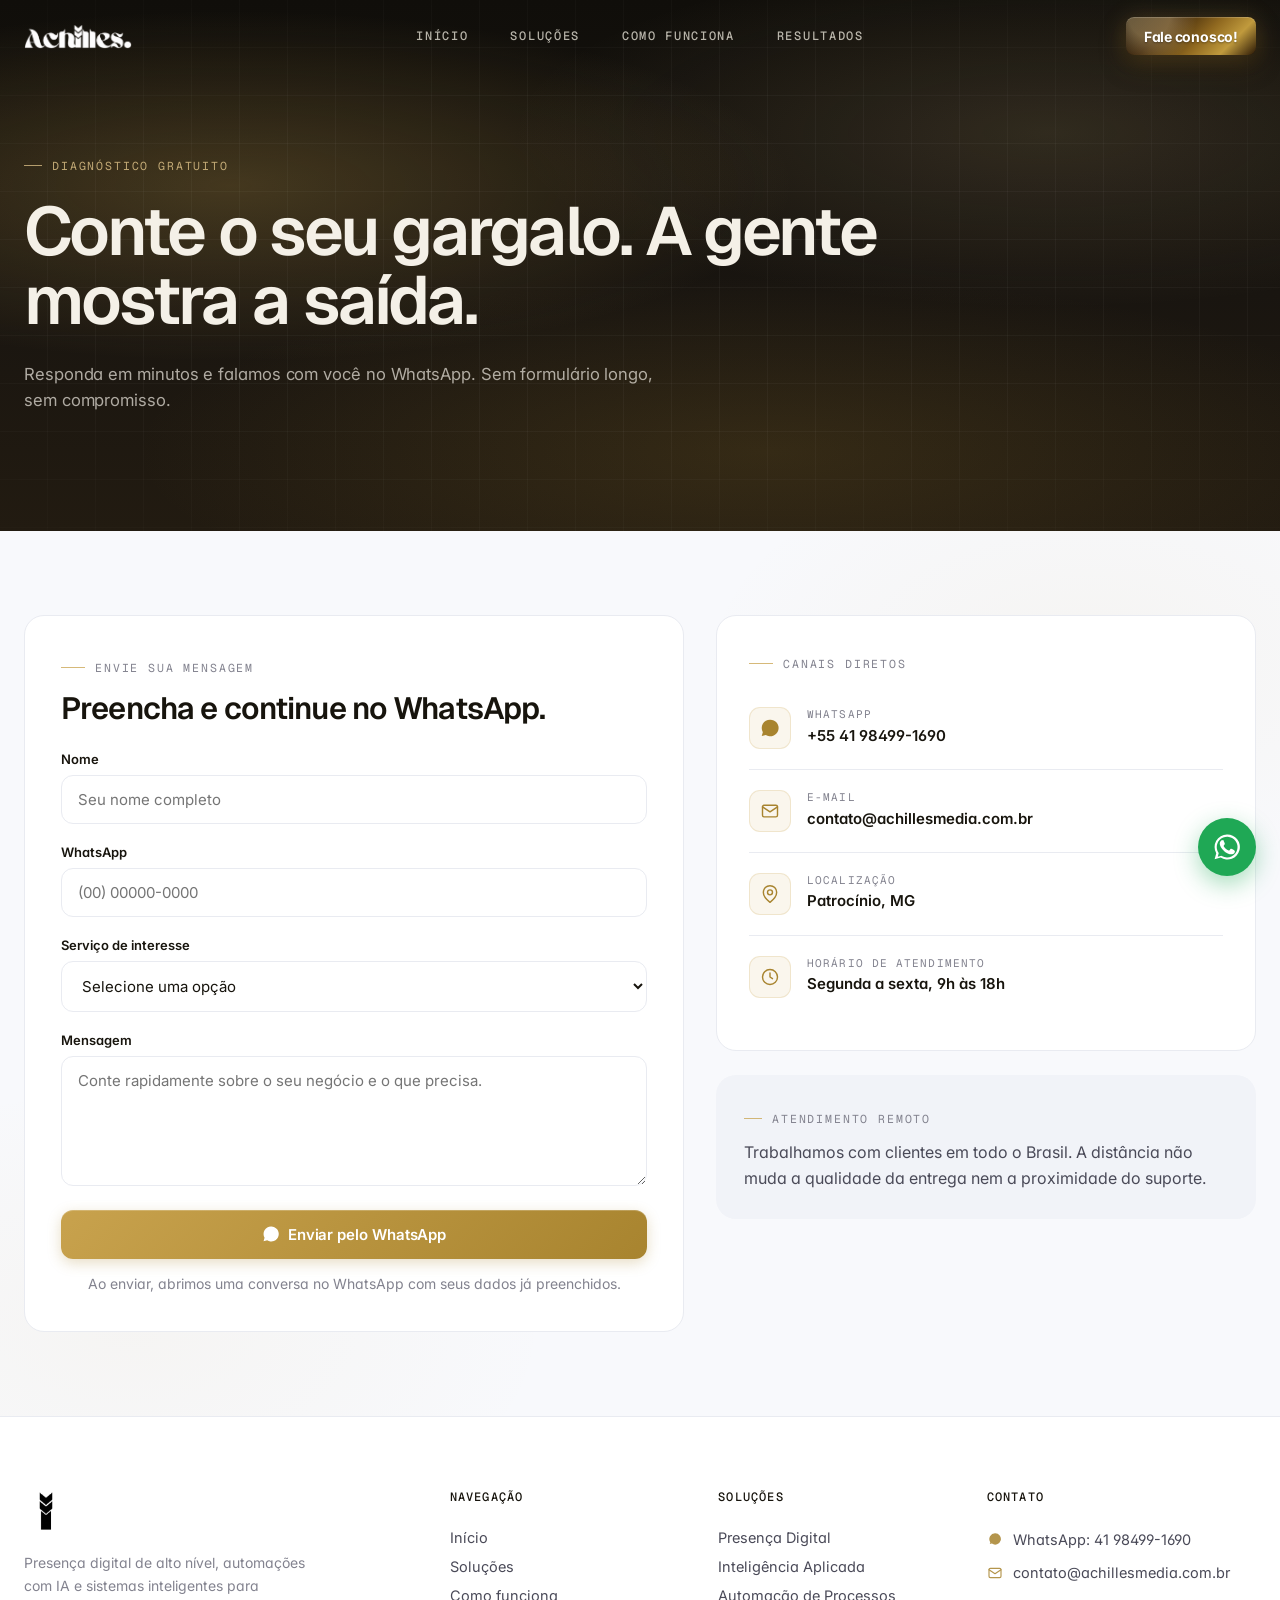
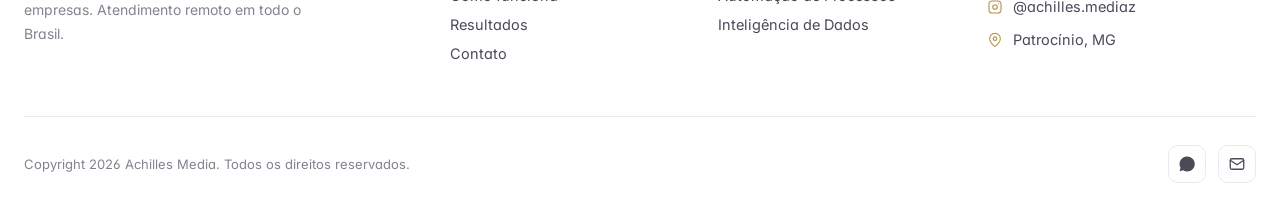
==== contato.html @ 7c9bd321 "Migrate to multi-page site (soluções, processo, resultados, contato)" ====
<!doctype html>
<html lang="pt-BR">
<head>
  <meta charset="utf-8" />
  <meta name="viewport" content="width=device-width, initial-scale=1.0" />

  <title>Contato | Achilles Media</title>
  <meta name="description" content="Fale com a Achilles Media. Diagnóstico gratuito por WhatsApp ou e-mail. Atendimento remoto em todo o Brasil, sede em Patrocínio, MG." />
  <link rel="canonical" href="https://achillesmedia.com.br/contato.html" />

  <meta property="og:type" content="website" />
  <meta property="og:title" content="Contato | Achilles Media" />
  <meta property="og:description" content="Diagnóstico gratuito por WhatsApp ou e-mail. Atendimento remoto em todo o Brasil." />
  <meta property="og:url" content="https://achillesmedia.com.br/contato.html" />
  <meta property="og:locale" content="pt_BR" />

  <link rel="icon" type="image/png" sizes="32x32" href="assets/logo-achilles.png" />
  <link rel="apple-touch-icon" href="assets/logo-achilles.png" />

  <style>
    :root { color-scheme: light; }
    html, body { background: #ffffff; color: #17140d; margin: 0; }
    .contact-grid { display:grid; grid-template-columns: 1.1fr 0.9fr; gap:32px; align-items:start; }
    @media (max-width: 860px){ .contact-grid { grid-template-columns:1fr; gap:24px; } }
  </style>

  <link rel="preconnect" href="https://fonts.googleapis.com" />
  <link rel="preconnect" href="https://fonts.gstatic.com" crossorigin />
  <link href="https://fonts.googleapis.com/css2?family=Inter:wght@400;500;600;700;800&family=Geist:wght@500;600;700&family=Geist+Mono:wght@400;500&display=swap" rel="stylesheet" />
  <link rel="stylesheet" href="styles.css" />
</head>
<body>

  <header class="nav">
    <div class="container nav-inner">
      <a href="index.html" class="nav-logo" aria-label="Achilles Media, página inicial">
        <img src="assets/logo-achilles-branca.png" alt="Achilles Media" width="915" height="211" decoding="async" class="nav-logo-img nav-logo-light" /><img src="assets/logo-nome-trim.png" alt="Achilles Media" width="909" height="208" decoding="async" class="nav-logo-img nav-logo-dark" />
      </a>
      <nav class="nav-links" aria-label="Navegação principal">
        <a href="index.html" class="nav-link">Início</a>
        <a href="solucoes.html" class="nav-link">Soluções</a>
        <a href="processo.html" class="nav-link">Como funciona</a>
        <a href="resultados.html" class="nav-link">Resultados</a>
      </nav>
      <div class="nav-cta">
        <a href="https://wa.me/5541984991690" target="_blank" rel="noopener" class="btn btn-nav">Fale conosco!</a>
      </div>
      <button class="nav-toggle" aria-label="Abrir menu" aria-expanded="false">
        <svg viewBox="0 0 24 24" fill="none" stroke="currentColor" stroke-width="1.8" stroke-linecap="round"><line x1="4" y1="8" x2="20" y2="8"/><line x1="4" y1="16" x2="20" y2="16"/></svg>
      </button>
    </div>
    <div class="nav-mobile">
      <a href="index.html">Início</a>
      <a href="solucoes.html">Soluções</a>
      <a href="processo.html">Como funciona</a>
      <a href="resultados.html">Resultados</a>
      <a href="https://wa.me/5541984991690" target="_blank" rel="noopener" class="btn btn-primary">Fale conosco!</a>
    </div>
  </header>

  <section class="section-dark hero hero-page">
    <div class="container">
      <div class="hero-inner">
        <span class="pill reveal"><span class="pill-dot"></span> Diagnóstico gratuito</span>
        <h1 class="t-display-lg" data-words>Conte o seu gargalo. A gente mostra a saída.</h1>
        <p class="hero-sub t-body-lg reveal reveal-stagger" style="--i:1">
          Responda em minutos e falamos com você no WhatsApp. Sem formulário longo, sem compromisso.
        </p>
      </div>
    </div>
  </section>

  <section class="section section-page">
    <div class="container">
      <div class="contact-grid">

        <div class="card reveal" style="padding:36px">
          <span class="eyebrow" style="margin-bottom:16px">Envie sua mensagem</span>
          <h2 class="t-headline-lg" style="margin:0 0 24px">Preencha e continue no WhatsApp.</h2>
          <form id="contato-form" novalidate>
            <div class="form-field">
              <label for="nome">Nome</label>
              <input type="text" id="nome" name="nome" placeholder="Seu nome completo" autocomplete="name" required />
            </div>
            <div class="form-field">
              <label for="whatsapp">WhatsApp</label>
              <input type="tel" id="whatsapp" name="whatsapp" placeholder="(00) 00000-0000" autocomplete="tel" required />
            </div>
            <div class="form-field">
              <label for="servico">Serviço de interesse</label>
              <select id="servico" name="servico">
                <option value="">Selecione uma opção</option>
                <option>Sites e Landing Pages</option>
                <option>SEO e Presença no Google</option>
                <option>Identidade Visual e Branding</option>
                <option>Chatbot e Atendimento com IA</option>
                <option>Automação de Processos</option>
                <option>Sistemas e Dashboards</option>
                <option>Inteligência de Dados</option>
                <option>Ainda não sei, quero um diagnóstico</option>
              </select>
            </div>
            <div class="form-field">
              <label for="mensagem">Mensagem</label>
              <textarea id="mensagem" name="mensagem" placeholder="Conte rapidamente sobre o seu negócio e o que precisa."></textarea>
            </div>
            <button type="submit" class="btn btn-primary" style="width:100%">
              <svg viewBox="0 0 24 24" fill="currentColor"><path d="M17.5 14.4c-.3-.2-1.7-.9-2-1-.3-.1-.5-.1-.7.1-.2.3-.7 1-.9 1.1-.2.2-.3.2-.6.1-.3-.2-1.2-.5-2.3-1.4-.9-.8-1.4-1.7-1.6-2-.2-.3 0-.5.1-.6.1-.1.3-.3.4-.5.1-.2.2-.3.3-.5.1-.2 0-.4 0-.5 0-.1-.7-1.6-.9-2.2-.2-.6-.5-.5-.7-.5h-.6c-.2 0-.5.1-.8.4-.3.3-1 1-1 2.5s1.1 2.9 1.2 3.1c.2.2 2.1 3.3 5.2 4.6.7.3 1.3.5 1.7.6.7.2 1.4.2 1.9.1.6-.1 1.7-.7 1.9-1.4.2-.7.2-1.2.2-1.4-.1-.1-.3-.2-.6-.3zM12 2a10 10 0 0 0-8.6 15l-1.3 4.7 4.8-1.3A10 10 0 1 0 12 2z"/></svg>
              Enviar pelo WhatsApp
            </button>
            <p class="t-body-sm" style="color:var(--text-muted); margin:14px 0 0; text-align:center">Ao enviar, abrimos uma conversa no WhatsApp com seus dados já preenchidos.</p>
          </form>
        </div>

        <div style="display:grid; gap:24px;">
          <div class="card reveal reveal-stagger" style="--i:1; padding:32px">
            <span class="eyebrow" style="margin-bottom:16px">Canais diretos</span>
            <div class="info-row">
              <span class="info-icon"><svg viewBox="0 0 24 24" fill="currentColor"><path d="M17.5 14.4c-.3-.2-1.7-.9-2-1-.3-.1-.5-.1-.7.1-.2.3-.7 1-.9 1.1-.2.2-.3.2-.6.1-.3-.2-1.2-.5-2.3-1.4-.9-.8-1.4-1.7-1.6-2-.2-.3 0-.5.1-.6.1-.1.3-.3.4-.5.1-.2.2-.3.3-.5.1-.2 0-.4 0-.5 0-.1-.7-1.6-.9-2.2-.2-.6-.5-.5-.7-.5h-.6c-.2 0-.5.1-.8.4-.3.3-1 1-1 2.5s1.1 2.9 1.2 3.1c.2.2 2.1 3.3 5.2 4.6.7.3 1.3.5 1.7.6.7.2 1.4.2 1.9.1.6-.1 1.7-.7 1.9-1.4.2-.7.2-1.2.2-1.4-.1-.1-.3-.2-.6-.3zM12 2a10 10 0 0 0-8.6 15l-1.3 4.7 4.8-1.3A10 10 0 1 0 12 2z"/></svg></span>
              <div><div class="lbl">WhatsApp</div><a class="val" href="https://wa.me/5541984991690" target="_blank" rel="noopener">+55 41 98499-1690</a></div>
            </div>
            <div class="info-row">
              <span class="info-icon"><svg viewBox="0 0 24 24" fill="none" stroke="currentColor" stroke-width="1.7" stroke-linecap="round" stroke-linejoin="round"><rect x="3" y="5" width="18" height="14" rx="2"/><polyline points="3 7 12 13 21 7"/></svg></span>
              <div><div class="lbl">E-mail</div><a class="val" href="mailto:contato@achillesmedia.com.br">contato@achillesmedia.com.br</a></div>
            </div>
            <div class="info-row">
              <span class="info-icon"><svg viewBox="0 0 24 24" fill="none" stroke="currentColor" stroke-width="1.7" stroke-linecap="round" stroke-linejoin="round"><path d="M20 10c0 6-8 12-8 12s-8-6-8-12a8 8 0 0 1 16 0z"/><circle cx="12" cy="10" r="3"/></svg></span>
              <div><div class="lbl">Localização</div><div class="val">Patrocínio, MG</div></div>
            </div>
            <div class="info-row">
              <span class="info-icon"><svg viewBox="0 0 24 24" fill="none" stroke="currentColor" stroke-width="1.7" stroke-linecap="round" stroke-linejoin="round"><circle cx="12" cy="12" r="9"/><polyline points="12 7 12 12 15 14"/></svg></span>
              <div><div class="lbl">Horário de atendimento</div><div class="val">Segunda a sexta, 9h às 18h</div></div>
            </div>
          </div>

          <div class="card reveal reveal-stagger" style="--i:2; padding:28px; background:var(--bg-card-alt); border:none">
            <div class="pill" style="margin-bottom:14px"><span class="pill-dot"></span> Atendimento remoto</div>
            <p class="t-body-md" style="margin:0; color:var(--text-secondary)">Trabalhamos com clientes em todo o Brasil. A distância não muda a qualidade da entrega nem a proximidade do suporte.</p>
          </div>
        </div>

      </div>
    </div>
  </section>

  <footer class="footer">
    <div class="container">
      <div class="footer-grid">
        <div class="footer-brand">
          <img src="assets/logo-achilles-preto.png" alt="Achilles Media" width="1024" height="1024" loading="lazy" decoding="async" class="footer-logo-img" />
          <p>Presença digital de alto nível, automações com IA e sistemas inteligentes para empresas. Atendimento remoto em todo o Brasil.</p>
        </div>
        <div class="footer-col">
          <h4>Navegação</h4>
          <a href="index.html">Início</a>
          <a href="solucoes.html">Soluções</a>
          <a href="processo.html">Como funciona</a>
          <a href="resultados.html">Resultados</a>
          <a href="contato.html">Contato</a>
        </div>
        <div class="footer-col">
          <h4>Soluções</h4>
          <a href="solucoes.html">Presença Digital</a>
          <a href="solucoes.html">Inteligência Aplicada</a>
          <a href="solucoes.html">Automação de Processos</a>
          <a href="solucoes.html">Inteligência de Dados</a>
        </div>
        <div class="footer-col footer-contact">
          <h4>Contato</h4>
          <a href="https://wa.me/5541984991690" target="_blank" rel="noopener" aria-label="WhatsApp Achilles Media"><svg viewBox="0 0 24 24" fill="currentColor"><path d="M17.5 14.4c-.3-.2-1.7-.9-2-1-.3-.1-.5-.1-.7.1-.2.3-.7 1-.9 1.1-.2.2-.3.2-.6.1-.3-.2-1.2-.5-2.3-1.4-.9-.8-1.4-1.7-1.6-2-.2-.3 0-.5.1-.6l.4-.5c.1-.2.2-.3.3-.5.1-.2 0-.4 0-.5 0-.1-.7-1.6-.9-2.2-.2-.5-.4-.5-.7-.5h-.6c-.2 0-.5.1-.8.4-.3.3-1 1-1 2.5s1.1 2.9 1.2 3.1c.2.2 2.1 3.3 5.2 4.6.7.3 1.3.5 1.7.6.7.2 1.4.2 1.9.1.6-.1 1.7-.7 1.9-1.4.2-.7.2-1.2.2-1.4-.1-.1-.3-.2-.6-.3zM12 3.5a8.5 8.5 0 0 0-7.3 12.9l.2.3-.7 2.8 2.9-.8.3.2A8.5 8.5 0 1 0 12 3.5z"/></svg><span>WhatsApp: 41 98499-1690</span></a>
          <a href="mailto:contato@achillesmedia.com.br" aria-label="E-mail Achilles Media"><svg viewBox="0 0 24 24" fill="none" stroke="currentColor" stroke-width="1.7" stroke-linecap="round" stroke-linejoin="round"><rect x="3" y="5" width="18" height="14" rx="2"/><polyline points="3 7 12 13 21 7"/></svg><span>contato@achillesmedia.com.br</span></a>
          <a href="https://www.instagram.com/achilles.mediaz" target="_blank" rel="noopener" aria-label="Instagram Achilles Media"><svg viewBox="0 0 24 24" fill="none" stroke="currentColor" stroke-width="1.7" stroke-linecap="round" stroke-linejoin="round"><rect x="3" y="3" width="18" height="18" rx="5"/><circle cx="12" cy="12" r="3.4"/><circle cx="17.4" cy="6.6" r=".8" fill="currentColor" stroke="none"/></svg><span>@achilles.mediaz</span></a>
          <a href="contato.html" aria-label="Localização Achilles Media"><svg viewBox="0 0 24 24" fill="none" stroke="currentColor" stroke-width="1.7" stroke-linecap="round" stroke-linejoin="round"><path d="M20 10c0 5-8 12-8 12S4 15 4 10a8 8 0 1 1 16 0z"/><circle cx="12" cy="10" r="2.6"/></svg><span>Patrocínio, MG</span></a>
        </div>
      </div>
      <div class="footer-bottom">
        <span>Copyright <span data-year>2026</span> Achilles Media. Todos os direitos reservados.</span>
        <div class="footer-social">
          <a href="https://wa.me/5541984991690" target="_blank" rel="noopener" aria-label="WhatsApp">
            <svg viewBox="0 0 24 24" fill="currentColor"><path d="M17.5 14.4c-.3-.2-1.7-.9-2-1-.3-.1-.5-.1-.7.1-.2.3-.7 1-.9 1.1-.2.2-.3.2-.6.1-.3-.2-1.2-.5-2.3-1.4-.9-.8-1.4-1.7-1.6-2-.2-.3 0-.5.1-.6.1-.1.3-.3.4-.5.1-.2.2-.3.3-.5.1-.2 0-.4 0-.5 0-.1-.7-1.6-.9-2.2-.2-.6-.5-.5-.7-.5h-.6c-.2 0-.5.1-.8.4-.3.3-1 1-1 2.5s1.1 2.9 1.2 3.1c.2.2 2.1 3.3 5.2 4.6.7.3 1.3.5 1.7.6.7.2 1.4.2 1.9.1.6-.1 1.7-.7 1.9-1.4.2-.7.2-1.2.2-1.4-.1-.1-.3-.2-.6-.3zM12 2a10 10 0 0 0-8.6 15l-1.3 4.7 4.8-1.3A10 10 0 1 0 12 2z"/></svg>
          </a>
          <a href="mailto:contato@achillesmedia.com.br" aria-label="E-mail">
            <svg viewBox="0 0 24 24" fill="none" stroke="currentColor" stroke-width="1.7" stroke-linecap="round" stroke-linejoin="round"><rect x="3" y="5" width="18" height="14" rx="2"/><polyline points="3 7 12 13 21 7"/></svg>
          </a>
        </div>
      </div>
    </div>
  </footer>

  <a href="https://wa.me/5541984991690" target="_blank" rel="noopener" class="wa-float" aria-label="Falar no WhatsApp">
    <svg viewBox="0 0 24 24" fill="currentColor"><path d="M17.5 14.4c-.3-.2-1.7-.9-2-1-.3-.1-.5-.1-.7.1-.2.3-.7 1-.9 1.1-.2.2-.3.2-.6.1-.3-.2-1.2-.5-2.3-1.4-.9-.8-1.4-1.7-1.6-2-.2-.3 0-.5.1-.6.1-.1.3-.3.4-.5.1-.2.2-.3.3-.5.1-.2 0-.4 0-.5 0-.1-.7-1.6-.9-2.2-.2-.6-.5-.5-.7-.5h-.6c-.2 0-.5.1-.8.4-.3.3-1 1-1 2.5s1.1 2.9 1.2 3.1c.2.2 2.1 3.3 5.2 4.6.7.3 1.3.5 1.7.6.7.2 1.4.2 1.9.1.6-.1 1.7-.7 1.9-1.4.2-.7.2-1.2.2-1.4-.1-.1-.3-.2-.6-.3zM12 2a10 10 0 0 0-8.6 15l-1.3 4.7 4.8-1.3A10 10 0 1 0 12 2zm0 18.3a8.3 8.3 0 0 1-4.2-1.2l-.3-.2-2.9.8.8-2.8-.2-.3A8.3 8.3 0 1 1 12 20.3z"/></svg>
  </a>

  <script src="app.js" defer></script>
</body>
</html>
---- styles.css ----
/* ============================================================
   Achilles Media, sistema de design fiel à Automy
   Estrutura, componentes e animações da automy.com.br
   Paleta branco / dourado / preto. Navbar e footer brancos.
   ============================================================ */

:root {
  /* Dourado (substitui o roxo da Automy) */
  --gold: #c8a24d;
  --gold-dark: #a8842f;
  --gold-deep: #8a6a22;
  --gold-light: #e0c48a;

  /* Gradientes */
  --gradient-primary: linear-gradient(135deg, #c8a24d 0%, #a8842f 100%);
  --gradient-gold: linear-gradient(135deg, #e0c48a 0%, #c8a24d 100%);
  --gradient-cover: linear-gradient(180deg, #100e0a 0%, #191510 55%, #221b11 100%);

  /* Neutros (off-white frio, casa com o branco puro da logo) */
  --bg-white: #ffffff;
  --bg-page: #f8f9fc;
  --bg-card-alt: #f1f3f8;
  --border-light: #e9ebf1;
  --border-gold: rgba(200, 162, 77, 0.20);
  --text-primary: #17140d;
  --text-secondary: #4a4a58;
  --text-muted: #83838f;
  --text-light: #a9a9b4;

  /* Escuro */
  --dark: #100e0a;
  --on-dark: #f4f0e7;
  --on-dark-soft: rgba(244, 240, 231, 0.68);
  --on-dark-faint: rgba(244, 240, 231, 0.42);

  /* Sombras */
  --shadow-sm: 0 1px 2px rgba(23, 20, 13, 0.04);
  --shadow-md: 0 4px 12px rgba(23, 20, 13, 0.06);
  --shadow-lg: 0 8px 24px rgba(23, 20, 13, 0.08);
  --shadow-xl: 0 16px 48px rgba(23, 20, 13, 0.10);
  --shadow-gold-sm: 0 4px 12px rgba(168, 132, 47, 0.18);
  --shadow-gold-md: 0 8px 24px rgba(168, 132, 47, 0.26);
  --shadow-gold-lg: 0 16px 48px rgba(168, 132, 47, 0.30);

  /* Tipografia (fiel à Automy) */
  --font-body: 'Inter', -apple-system, BlinkMacSystemFont, 'Segoe UI', sans-serif;
  --font-display: 'Geist', 'Inter', -apple-system, BlinkMacSystemFont, sans-serif;
  --font-mono: 'Geist Mono', ui-monospace, SFMono-Regular, Menlo, monospace;

  --ease-default: cubic-bezier(0.4, 0, 0.2, 1);
  --ease-out: cubic-bezier(0.16, 1, 0.3, 1);
}

*,
*::before,
*::after {
  box-sizing: border-box;
}

html,
body {
  margin: 0;
  padding: 0;
  background: var(--bg-white);
  color: var(--text-primary);
  font-family: var(--font-body);
  font-feature-settings: 'cv02', 'cv03', 'cv04', 'cv11', 'ss01';
  -webkit-font-smoothing: antialiased;
  -moz-osx-font-smoothing: grayscale;
  text-rendering: optimizeLegibility;
  scroll-behavior: smooth;
}
body {
  overflow-x: hidden;
}
a {
  color: inherit;
  text-decoration: none;
}
button {
  font-family: inherit;
  cursor: pointer;
  border: none;
  background: none;
}
img {
  max-width: 100%;
  display: block;
}
ul {
  list-style: none;
  margin: 0;
  padding: 0;
}
::selection {
  background: rgba(200, 162, 77, 0.25);
  color: var(--text-primary);
}
:focus-visible {
  outline: 2px solid var(--gold);
  outline-offset: 3px;
  border-radius: 4px;
}

/* ============================================================
   Tipografia
   ============================================================ */
.t-display-lg,
.t-display-md,
.t-headline-lg {
  font-family: var(--font-display);
  font-feature-settings: 'ss01', 'ss02', 'cv11';
}
.t-display-lg {
  font-size: clamp(36px, 5.4vw, 68px);
  line-height: 1.02;
  font-weight: 600;
  letter-spacing: -0.04em;
}
.t-display-md {
  font-size: clamp(28px, 3.8vw, 52px);
  line-height: 1.06;
  font-weight: 600;
  letter-spacing: -0.035em;
}
.t-headline-lg {
  font-size: clamp(24px, 2.4vw, 34px);
  line-height: 1.16;
  font-weight: 600;
  letter-spacing: -0.028em;
}
.t-headline-sm {
  font-size: 18px;
  line-height: 1.35;
  font-weight: 600;
  letter-spacing: -0.01em;
}
.t-body-lg {
  font-size: clamp(16px, 1.3vw, 19px);
  line-height: 1.55;
  font-weight: 400;
  letter-spacing: -0.005em;
}
.t-body-md {
  font-size: 16px;
  line-height: 1.6;
  font-weight: 400;
}
.t-body-sm {
  font-size: 14px;
  line-height: 1.55;
  font-weight: 400;
}
.t-metric-lg {
  font-family: var(--font-display);
  font-size: clamp(32px, 3.6vw, 50px);
  line-height: 0.98;
  font-weight: 700;
  letter-spacing: -0.035em;
  font-variant-numeric: tabular-nums;
}

.gradient-text {
  background: var(--gradient-primary);
  -webkit-background-clip: text;
  background-clip: text;
  -webkit-text-fill-color: transparent;
  color: transparent;
  padding-bottom: 0.05em;
  display: inline-block;
}
.section-dark .gradient-text {
  background: var(--gradient-gold);
  -webkit-background-clip: text;
  background-clip: text;
  -webkit-text-fill-color: transparent;
}

/* ============================================================
   Layout
   ============================================================ */
.container {
  width: 100%;
  max-width: 1280px;
  margin: 0 auto;
  padding-left: 24px;
  padding-right: 24px;
}
@media (max-width: 640px) {
  .container {
    padding-left: 20px;
    padding-right: 20px;
  }
}
.section {
  padding-top: 84px;
  padding-bottom: 84px;
  position: relative;
}
@media (max-width: 768px) {
  .section {
    padding-top: 56px;
    padding-bottom: 56px;
  }
}
.section-tight {
  padding-top: 52px;
  padding-bottom: 52px;
}

/* Eyebrow (mono técnico, como a Automy) */
.eyebrow {
  font-family: var(--font-mono);
  font-size: 11.5px;
  font-weight: 400;
  letter-spacing: 0.16em;
  text-transform: uppercase;
  color: var(--text-muted);
  display: inline-flex;
  align-items: center;
  gap: 10px;
}
.eyebrow::before {
  content: '';
  display: inline-block;
  width: 24px;
  height: 1px;
  background: var(--gold);
  opacity: 0.75;
}
.section-dark .eyebrow {
  color: var(--gold-light);
}

.section-head {
  max-width: 720px;
  margin-bottom: 52px;
}
.section-head .eyebrow {
  margin-bottom: 18px;
}
.section-head h2 {
  margin: 0 0 18px;
}
.section-head p {
  color: var(--text-secondary);
  margin: 0;
}
.section-head.center {
  margin-left: auto;
  margin-right: auto;
  text-align: center;
}
.section-head.center .eyebrow {
  justify-content: center;
}
.section-dark .section-head p {
  color: var(--on-dark-soft);
}

/* ============================================================
   Fundos de seção
   ============================================================ */
.section-dark {
  background: var(--gradient-cover);
  color: var(--on-dark);
  position: relative;
  overflow: hidden;
  isolation: isolate;
}
.section-dark::before {
  content: '';
  position: absolute;
  inset: 0;
  background:
    radial-gradient(ellipse 80% 60% at 18% 35%, rgba(200, 162, 77, 0.26) 0%, transparent 55%),
    radial-gradient(ellipse 70% 55% at 82% 25%, rgba(224, 196, 138, 0.14) 0%, transparent 60%),
    radial-gradient(ellipse 90% 60% at 60% 85%, rgba(168, 132, 47, 0.16) 0%, transparent 55%);
  z-index: -2;
}
.section-dark::after {
  content: '';
  position: absolute;
  inset: 0;
  background-image:
    linear-gradient(rgba(255, 255, 255, 0.035) 1px, transparent 1px),
    linear-gradient(90deg, rgba(255, 255, 255, 0.035) 1px, transparent 1px);
  background-size: 48px 48px;
  background-position: -1px -1px;
  z-index: -1;
  mask-image: radial-gradient(ellipse 100% 80% at 50% 50%, black 40%, transparent 100%);
  -webkit-mask-image: radial-gradient(ellipse 100% 80% at 50% 50%, black 40%, transparent 100%);
}

/* Canvas de partículas em seções escuras (ex.: última chamada) */
.spark-canvas {
  position: absolute;
  inset: 0;
  width: 100%;
  height: 100%;
  z-index: -1;
  pointer-events: none;
}

.section-mesh {
  background: var(--bg-white);
  position: relative;
  overflow: hidden;
  isolation: isolate;
}
.section-mesh::before {
  content: '';
  position: absolute;
  inset: 0;
  background:
    radial-gradient(ellipse 60% 50% at 12% 18%, rgba(200, 162, 77, 0.06) 0%, transparent 55%),
    radial-gradient(ellipse 55% 45% at 88% 78%, rgba(200, 162, 77, 0.05) 0%, transparent 55%);
  z-index: -1;
}
.section-page {
  background: var(--bg-page);
  position: relative;
  overflow: hidden;
  isolation: isolate;
}
.section-page::before {
  content: '';
  position: absolute;
  inset: 0;
  background:
    radial-gradient(ellipse 55% 45% at 85% 15%, rgba(200, 162, 77, 0.06) 0%, transparent 55%),
    radial-gradient(ellipse 60% 50% at 10% 90%, rgba(200, 162, 77, 0.05) 0%, transparent 55%);
  z-index: -1;
}

/* ============================================================
   Botões (fiel à Automy)
   ============================================================ */
.btn {
  display: inline-flex;
  align-items: center;
  justify-content: center;
  gap: 8px;
  padding: 15px 26px;
  border-radius: 12px;
  font-size: 15px;
  font-weight: 600;
  letter-spacing: -0.005em;
  transition: all 200ms var(--ease-default);
  white-space: nowrap;
  user-select: none;
  position: relative;
  overflow: hidden;
}
.btn svg {
  width: 18px;
  height: 18px;
  transition: transform 200ms var(--ease-default);
}
.btn-primary {
  background: var(--gradient-primary);
  color: #fff;
  box-shadow: 0 4px 14px rgba(168, 132, 47, 0.28), inset 0 1px 0 rgba(255, 255, 255, 0.2);
}
.btn-primary::before {
  content: '';
  position: absolute;
  inset: 0;
  background: linear-gradient(135deg, rgba(255, 255, 255, 0.2) 0%, transparent 50%);
  opacity: 0;
  transition: opacity 200ms var(--ease-default);
}
.btn-primary:hover {
  transform: translateY(-1px);
  box-shadow: 0 10px 28px rgba(168, 132, 47, 0.4), inset 0 1px 0 rgba(255, 255, 255, 0.28);
}
.btn-primary:hover::before {
  opacity: 1;
}
.btn-primary:hover svg {
  transform: translateX(3px);
}
.btn-primary:active {
  transform: translateY(0);
}
.btn-ghost {
  background: transparent;
  color: var(--text-primary);
  border: 1px solid var(--border-light);
}
.btn-ghost:hover {
  border-color: var(--gold);
  color: var(--gold-dark);
  background: rgba(200, 162, 77, 0.05);
}
.btn-glass {
  background: rgba(255, 255, 255, 0.08);
  backdrop-filter: blur(16px);
  -webkit-backdrop-filter: blur(16px);
  border: 1px solid rgba(255, 255, 255, 0.18);
  color: #fff;
}
.btn-glass:hover {
  background: rgba(255, 255, 255, 0.16);
  border-color: rgba(255, 255, 255, 0.32);
  transform: translateY(-1px);
}
.btn-wa {
  background: #1fa855;
  color: #fff;
}
.btn-wa:hover {
  transform: translateY(-1px);
  box-shadow: 0 10px 28px rgba(31, 168, 85, 0.35);
}
.btn-row {
  display: flex;
  flex-wrap: wrap;
  gap: 14px;
}

/* Pílula */
/* Rótulo minimalista: texto fino e discreto.
   mesmo padrão da tagline da hero */
.pill {
  display: inline-flex;
  align-items: center;
  gap: 10px;
  font-family: var(--font-mono);
  font-size: 11.5px;
  font-weight: 400;
  letter-spacing: 0.16em;
  text-transform: uppercase;
  color: var(--text-muted);
}
.pill-dot {
  width: 18px;
  height: 1px;
  border-radius: 0;
  background: var(--gold);
  opacity: 0.75;
  box-shadow: none;
}
.section-dark .pill {
  color: rgba(224, 196, 138, 0.82);
}
.section-dark .pill-dot {
  background: var(--gold-light);
}

/* Pill do hero: minimalista, branco, com brilho sutil */
/* Tagline minimalista: texto fino com uma luz dourada que atravessa
   letra por letra a cada ~10s (sem contorno / pill) */
.hero-tagline {
  display: inline-block;
  margin: 0;
  font-family: var(--font-mono);
  font-size: 12.5px;
  font-weight: 400;
  letter-spacing: 0.16em;
  text-transform: uppercase;
  white-space: nowrap;
  /* Base apagada + banda dourada que varre via background-clip */
  background-image: linear-gradient(
    100deg,
    rgba(240, 236, 224, 0.42) 0%,
    rgba(240, 236, 224, 0.42) 42%,
    rgba(224, 196, 138, 0.85) 48%,
    #fff6df 50%,
    rgba(224, 196, 138, 0.85) 52%,
    rgba(240, 236, 224, 0.42) 58%,
    rgba(240, 236, 224, 0.42) 100%
  );
  background-size: 300% 100%;
  background-position: 0% 0;
  -webkit-background-clip: text;
  background-clip: text;
  -webkit-text-fill-color: transparent;
  color: transparent;
  animation: hero-tagline-sweep 10s linear infinite;
}
.hero-tagline-sep {
  margin: 0 6px;
  font-size: 10px;
  vertical-align: middle;
}
/* Repouso apagado na maior parte do ciclo; varredura rápida no fim */
@keyframes hero-tagline-sweep {
  0%, 78% { background-position: 0% 0; }
  100% { background-position: 100% 0; }
}
@media (max-width: 480px) {
  .hero-tagline { white-space: normal; font-size: 11px; letter-spacing: 0.12em; }
}
@media (prefers-reduced-motion: reduce) {
  .hero-tagline {
    animation: none;
    background-position: 0% 0;
  }
}

/* ============================================================
   Cards
   ============================================================ */
.card {
  background: #fff;
  border: 1px solid var(--border-light);
  border-radius: 20px;
  padding: 32px;
  transition: all 300ms var(--ease-default);
  position: relative;
}
.card-hover:hover {
  border-color: rgba(200, 162, 77, 0.32);
  box-shadow: 0 16px 48px rgba(200, 162, 77, 0.1);
  transform: translateY(-3px);
}
.card-grad {
  position: relative;
  isolation: isolate;
}
.card-grad::after {
  content: '';
  position: absolute;
  inset: -1px;
  border-radius: inherit;
  padding: 1px;
  background: var(--gradient-primary);
  -webkit-mask: linear-gradient(#000 0 0) content-box, linear-gradient(#000 0 0);
  -webkit-mask-composite: xor;
  mask-composite: exclude;
  opacity: 0;
  transition: opacity 300ms var(--ease-default);
  pointer-events: none;
  z-index: 1;
}
.card-grad:hover::after {
  opacity: 1;
}
.card-icon {
  width: 46px;
  height: 46px;
  border-radius: 12px;
  display: inline-flex;
  align-items: center;
  justify-content: center;
  background: rgba(200, 162, 77, 0.1);
  border: 1px solid var(--border-gold);
  color: var(--gold-dark);
  margin-bottom: 20px;
  transition: transform 300ms var(--ease-default);
}
.card:hover .card-icon {
  transform: scale(1.06);
}
.card-icon svg {
  width: 22px;
  height: 22px;
}
.card h3 {
  margin: 0 0 10px;
}
.card p {
  color: var(--text-secondary);
  margin: 0;
}

/* ============================================================
   Grids
   ============================================================ */
.grid {
  display: grid;
  gap: 24px;
}
.grid-2 { grid-template-columns: repeat(2, minmax(0, 1fr)); }
.grid-3 { grid-template-columns: repeat(3, minmax(0, 1fr)); }
.grid-4 { grid-template-columns: repeat(4, minmax(0, 1fr)); }
@media (max-width: 900px) {
  .grid-3, .grid-4 { grid-template-columns: repeat(2, minmax(0, 1fr)); }
}
@media (max-width: 600px) {
  .grid-2, .grid-3, .grid-4 { grid-template-columns: 1fr; }
}

/* ============================================================
   Navbar
   ============================================================ */
.nav {
  position: fixed;
  inset: 0 0 auto 0;
  z-index: 60;
  background: transparent;
  border-bottom: 1px solid transparent;
  transition: background-color 320ms var(--ease-default), border-color 280ms var(--ease-default), box-shadow 280ms var(--ease-default), backdrop-filter 280ms var(--ease-default);
}
.nav.scrolled {
  background: rgba(255, 255, 255, 0.94);
  border-bottom-color: var(--border-light);
  box-shadow: var(--shadow-sm);
  backdrop-filter: blur(18px);
  -webkit-backdrop-filter: blur(18px);
}
.nav-inner {
  height: 72px;
  display: grid;
  grid-template-columns: 220px minmax(0, 1fr) 220px;
  align-items: center;
  gap: 24px;
}
.nav-logo {
  display: flex;
  align-items: center;
  justify-self: start;
}
.nav-logo-img {
  height: 25px;
  width: auto;
  display: block;
}
/* Sobre a hero (nav transparente) usa a logo branca; ao rolar, a preta */
.nav-logo-dark { display: none; }
.nav.scrolled .nav-logo-light { display: none; }
.nav.scrolled .nav-logo-dark { display: block; }
.nav-links {
  display: flex;
  align-items: center;
  justify-content: center;
  gap: clamp(22px, 3vw, 38px);
  min-width: 0;
}
.nav-link {
  font-family: var(--font-mono);
  font-size: 12px;
  font-weight: 500;
  letter-spacing: 0.14em;
  text-transform: uppercase;
  padding: 6px 2px;
  color: rgba(248, 244, 232, 0.72);
  position: relative;
  transition: color 200ms var(--ease-default);
}
.nav-link::after {
  content: '';
  position: absolute;
  left: 0;
  right: 0;
  bottom: -3px;
  height: 1px;
  background: var(--gold);
  transform: scaleX(0);
  transform-origin: left;
  transition: transform 260ms var(--ease-out);
}
.nav-link:hover {
  color: #ffffff;
}
.nav-link:hover::after {
  transform: scaleX(1);
}
.nav-link.active {
  color: #ffffff;
}
.nav-link.active::after {
  transform: scaleX(1);
}
/* Estado sólido (após rolar): texto escuro / dourado */
.nav.scrolled .nav-link {
  color: var(--text-secondary);
}
.nav.scrolled .nav-link:hover,
.nav.scrolled .nav-link.active {
  color: var(--gold-dark);
}
.nav-cta {
  display: flex;
  align-items: center;
  justify-self: end;
}
.btn-nav {
  min-height: 38px;
  padding: 10px 18px;
  border-radius: 8px;
  background:
    radial-gradient(circle at 18% 0%, rgba(224, 196, 138, 0.42) 0 18%, transparent 42%),
    linear-gradient(135deg, #120c06 0%, #3a2309 30%, #8f681f 58%, #c09a3d 78%, #2a1806 100%);
  border: 0;
  color: #ffffff;
  font-size: 14px;
  font-weight: 700;
  letter-spacing: -0.015em;
  text-shadow: 0 1px 2px rgba(0, 0, 0, 0.36);
  box-shadow:
    0 0 22px rgba(200, 162, 77, 0.22),
    0 10px 26px rgba(80, 52, 15, 0.34),
    0 3px 10px rgba(0, 0, 0, 0.26),
    inset 0 1px 0 rgba(255, 255, 255, 0.18);
}
.btn-nav:hover {
  background:
    radial-gradient(circle at 80% 0%, rgba(224, 196, 138, 0.50) 0 18%, transparent 42%),
    linear-gradient(135deg, #191006 0%, #4a2e0c 30%, #9b7224 58%, #d0aa4a 78%, #2d1a07 100%);
  box-shadow:
    0 0 28px rgba(200, 162, 77, 0.30),
    0 14px 32px rgba(80, 52, 15, 0.42),
    0 4px 14px rgba(0, 0, 0, 0.30),
    inset 0 1px 0 rgba(255, 255, 255, 0.22);
  transform: translateY(-1px);
}
.nav.scrolled .btn-nav {
  background:
    radial-gradient(circle at 18% 0%, rgba(224, 196, 138, 0.42) 0 18%, transparent 42%),
    linear-gradient(135deg, #120c06 0%, #3a2309 30%, #8f681f 58%, #c09a3d 78%, #2a1806 100%);
  color: #ffffff;
  box-shadow:
    0 0 20px rgba(200, 162, 77, 0.18),
    0 9px 22px rgba(80, 52, 15, 0.26),
    0 3px 10px rgba(23, 20, 13, 0.14),
    inset 0 1px 0 rgba(255, 255, 255, 0.18);
}
.nav.scrolled .btn-nav:hover {
  background:
    radial-gradient(circle at 80% 0%, rgba(224, 196, 138, 0.50) 0 18%, transparent 42%),
    linear-gradient(135deg, #191006 0%, #4a2e0c 30%, #9b7224 58%, #d0aa4a 78%, #2d1a07 100%);
  box-shadow:
    0 0 26px rgba(200, 162, 77, 0.24),
    0 13px 30px rgba(80, 52, 15, 0.34),
    0 4px 14px rgba(23, 20, 13, 0.18),
    inset 0 1px 0 rgba(255, 255, 255, 0.22);
}
.nav-toggle {
  display: none;
  width: 44px;
  height: 44px;
  border-radius: 10px;
  align-items: center;
  justify-content: center;
  color: #ffffff;
  transition: color 320ms var(--ease-default);
}
.nav.scrolled .nav-toggle {
  color: var(--text-primary);
}
.nav-toggle svg {
  width: 24px;
  height: 24px;
}
.nav-mobile {
  display: none;
  flex-direction: column;
  gap: 2px;
  padding: 12px 24px 22px;
  background: rgba(255, 255, 255, 0.98);
  backdrop-filter: blur(12px);
  -webkit-backdrop-filter: blur(12px);
  border-bottom: 1px solid var(--border-light);
}
.nav-mobile.open {
  display: flex;
}
.nav-mobile a {
  padding: 13px 15px;
  border-radius: 10px;
  font-weight: 500;
  font-size: 15px;
  color: var(--text-secondary);
}
.nav-mobile a:hover {
  background: rgba(200, 162, 77, 0.07);
  color: var(--gold-dark);
}
.nav-mobile .btn {
  margin-top: 8px;
}
@media (max-width: 920px) {
  .nav-inner {
    display: flex;
    justify-content: space-between;
  }
  .nav-links,
  .nav-cta {
    display: none;
  }
  .nav-toggle {
    display: inline-flex;
  }
}

/* ============================================================
   Hero
   ============================================================ */
.hero {
  padding-top: 150px;
  padding-bottom: 100px;
  position: relative;
  overflow: hidden;
  isolation: isolate;
}
.hero-page {
  padding-top: 150px;
  padding-bottom: 80px;
}
.hero-inner {
  max-width: 880px;
}
.hero h1 {
  margin: 24px 0 26px;
}
.hero-sub {
  color: var(--on-dark-soft);
  max-width: 640px;
  margin: 0 0 38px;
}

/* Word reveal do headline */
.word-reveal {
  display: inline-block;
  opacity: 0;
  transform: translateY(28px);
  transition: opacity 720ms var(--ease-out), transform 720ms var(--ease-out);
}
.word-reveal.in {
  opacity: 1;
  transform: translateY(0);
}

/* ============================================================
   Retorno real (cards passo a passo)
   ============================================================ */
.retorno-grid {
  display: grid;
  grid-template-columns: repeat(4, 1fr);
  border: 1px solid var(--border-light);
  border-radius: 20px;
  overflow: hidden;
  background: #fff;
  --retorno-dur: 3400ms;
}
.retorno-card {
  text-align: left;
  padding: 28px 26px 24px;
  border-right: 1px solid var(--border-light);
  position: relative;
  transition: background-color 400ms var(--ease-default);
  display: flex;
  flex-direction: column;
  min-height: 190px;
}
.retorno-card:last-child {
  border-right: none;
}
/* Entrada refinada e escalonada (melhor animação de carregamento) */
.retorno-card.reveal {
  opacity: 0;
  transform: translateY(32px) scale(0.985);
  transition:
    opacity 660ms var(--ease-out),
    transform 660ms var(--ease-out),
    background-color 400ms var(--ease-default);
  transition-delay: calc(var(--i, 0) * 130ms);
}
.retorno-card.reveal.in {
  opacity: 1;
  transform: translateY(0) scale(1);
}
.retorno-card.active {
  background: rgba(200, 162, 77, 0.06);
}
.retorno-top {
  display: flex;
  align-items: center;
  justify-content: space-between;
  margin-bottom: 30px;
}
.retorno-num {
  font-family: var(--font-mono);
  font-size: 12px;
  font-weight: 500;
  letter-spacing: 0.1em;
  color: var(--text-light);
  transition: color 400ms var(--ease-default);
}
.retorno-card.active .retorno-num {
  color: var(--gold-dark);
}
.retorno-arrow {
  width: 34px;
  height: 34px;
  border-radius: 50%;
  display: inline-flex;
  align-items: center;
  justify-content: center;
  border: 1px solid var(--border-light);
  color: var(--text-light);
  transition: all 400ms var(--ease-default);
}
.retorno-arrow svg {
  width: 16px;
  height: 16px;
  transition: transform 400ms var(--ease-default);
}
.retorno-card.active .retorno-arrow {
  background: var(--gradient-primary);
  border-color: transparent;
  color: #fff;
  box-shadow: var(--shadow-gold-sm);
}
.retorno-card.active .retorno-arrow svg {
  transform: rotate(-180deg);
}
.retorno-card h3 {
  font-family: var(--font-display);
  font-size: 20px;
  font-weight: 700;
  letter-spacing: -0.02em;
  line-height: 1.2;
  color: var(--text-primary);
  margin: 0 0 12px;
  transition: color 400ms var(--ease-default);
}
.retorno-card.active h3 {
  color: var(--gold-dark);
}
/* Espaço da descrição fica sempre reservado: a altura do card nunca muda
   (evita a "quebra" do layout). Só o texto entra e sai com fade. */
.retorno-desc {
  font-size: 13.5px;
  line-height: 1.55;
  color: var(--text-muted);
  margin: 0 0 20px;
  min-height: 42px;
  opacity: 0;
  transform: translateY(-6px);
  transition: opacity 460ms var(--ease-out), transform 460ms var(--ease-out);
}
.retorno-card.active .retorno-desc {
  opacity: 1;
  transform: translateY(0);
}
/* Barra de carregamento */
.retorno-track {
  margin-top: auto;
  height: 3px;
  border-radius: 3px;
  background: var(--border-light);
  overflow: hidden;
}
.retorno-track span {
  display: block;
  height: 100%;
  width: 0;
  border-radius: 3px;
  background: var(--gradient-primary);
  box-shadow: 0 0 10px rgba(200, 162, 77, 0.45);
}
.retorno-card.active .retorno-track span {
  width: 100%;
  transition: width var(--retorno-dur, 3400ms) linear;
}
@media (max-width: 860px) {
  .retorno-grid {
    grid-template-columns: repeat(2, 1fr);
  }
  .retorno-card:nth-child(2) {
    border-right: none;
  }
  .retorno-card:nth-child(1),
  .retorno-card:nth-child(2) {
    border-bottom: 1px solid var(--border-light);
  }
}
@media (max-width: 520px) {
  .retorno-grid {
    grid-template-columns: 1fr;
  }
  .retorno-card {
    border-right: none;
    border-bottom: 1px solid var(--border-light);
    min-height: 0;
  }
  .retorno-card:last-child {
    border-bottom: none;
  }
}

/* ============================================================
   Hero com visual de partículas
   ============================================================ */
/* Hero imersivo: canvas cobre a seção inteira */
#hero.hero {
  min-height: 100vh;
  min-height: 100svh;
  display: flex;
  align-items: center;
  padding-top: 140px;
  padding-bottom: 90px;
}
#hero .container {
  position: relative;
  z-index: 3;
}
#hero .hero-inner {
  max-width: 660px;
}
/* Fundo limpo para a logo em partículas */
.hero-neb {
  position: absolute;
  inset: 0;
  z-index: 0;
  background:
    radial-gradient(circle at 72% 48%, rgba(224, 196, 138, 0.28) 0%, rgba(224, 196, 138, 0.08) 22%, transparent 48%),
    linear-gradient(90deg, rgba(16, 14, 10, 1) 0%, rgba(16, 14, 10, 0.95) 42%, rgba(33, 27, 17, 0.92) 100%);
  pointer-events: none;
}
/* Malha quadriculada minimalista (tech / universo) */
.hero-neb::before,
.hero-neb::after {
  content: '';
  position: absolute;
  inset: -2px;
  pointer-events: none;
}
.hero-neb::before {
  background-image:
    linear-gradient(rgba(224, 196, 138, 0.06) 1px, transparent 1px),
    linear-gradient(90deg, rgba(224, 196, 138, 0.06) 1px, transparent 1px);
  background-size: 54px 54px;
  background-position: center;
  mask-image: radial-gradient(ellipse 75% 70% at 68% 48%, #000 0%, rgba(0, 0, 0, 0.55) 45%, transparent 78%);
  -webkit-mask-image: radial-gradient(ellipse 75% 70% at 68% 48%, #000 0%, rgba(0, 0, 0, 0.55) 45%, transparent 78%);
  animation: hero-grid-pan 24s linear infinite;
}
/* Malha maior, mais sutil, deslocada para dar profundidade */
.hero-neb::after {
  background-image:
    linear-gradient(rgba(255, 255, 255, 0.028) 1px, transparent 1px),
    linear-gradient(90deg, rgba(255, 255, 255, 0.028) 1px, transparent 1px);
  background-size: 162px 162px;
  background-position: center;
  mask-image: radial-gradient(ellipse 90% 85% at 60% 50%, #000 0%, transparent 82%);
  -webkit-mask-image: radial-gradient(ellipse 90% 85% at 60% 50%, #000 0%, transparent 82%);
  animation: hero-grid-pan 40s linear infinite reverse;
}
@keyframes hero-grid-pan {
  from { background-position: 0 0; }
  to { background-position: 54px 54px; }
}
@media (prefers-reduced-motion: reduce) {
  .hero-neb::before,
  .hero-neb::after { animation: none; }
}
.hero-canvas {
  position: absolute;
  inset: 0;
  width: 100%;
  height: 100%;
  z-index: 1;
}
/* Scrim: garante leitura do texto sobre as partículas */
.hero-scrim {
  position: absolute;
  inset: 0;
  z-index: 2;
  pointer-events: none;
  background: linear-gradient(
    90deg,
    rgba(16, 14, 10, 0.8) 0%,
    rgba(16, 14, 10, 0.58) 40%,
    rgba(16, 14, 10, 0.14) 66%,
    rgba(16, 14, 10, 0) 82%
  );
}
@media (max-width: 900px) {
  #hero.hero {
    min-height: 92vh;
    min-height: 92svh;
  }
  .hero-scrim {
    background: linear-gradient(
      180deg,
      rgba(16, 14, 10, 0.6) 0%,
      rgba(16, 14, 10, 0.82) 55%,
      rgba(16, 14, 10, 0.92) 100%
    );
  }
}

#hero .hero-inner {
  max-width: 820px;
  padding-top: 4vh;
}
@media (max-width: 640px) {
  #hero.hero {
    padding-top: 126px;
    padding-bottom: 64px;
  }
}

/* ============================================================
   Métricas
   ============================================================ */
.metrics {
  display: grid;
  grid-template-columns: repeat(4, 1fr);
  gap: 24px;
}
@media (max-width: 700px) {
  .metrics {
    grid-template-columns: repeat(2, 1fr);
    gap: 20px;
  }
}
.metric-value {
  display: block;
  color: var(--gold-dark);
}
.section-dark .metric-value {
  background: var(--gradient-gold);
  -webkit-background-clip: text;
  background-clip: text;
  -webkit-text-fill-color: transparent;
}
.metric-label {
  display: block;
  margin-top: 10px;
  font-size: 14px;
  font-weight: 500;
  color: var(--text-muted);
}
.section-dark .metric-label {
  color: var(--on-dark-faint);
}
.metric-divider {
  border-top: 1px solid var(--border-light);
  margin-bottom: 44px;
}

/* ============================================================
   Posicionamento digital
   ============================================================ */
.digital-positioning {
  border-top: 1px solid var(--border-light);
  border-bottom: 1px solid var(--border-light);
}
.digital-grid {
  display: grid;
  grid-template-columns: repeat(3, minmax(0, 1fr));
  gap: 18px;
}
.digital-card {
  position: relative;
  min-height: 230px;
  padding: 28px;
  overflow: hidden;
  border: 1px solid var(--border-light);
  border-radius: 20px;
  background:
    linear-gradient(145deg, rgba(255, 255, 255, 0.96), rgba(248, 249, 252, 0.92)),
    #fff;
  box-shadow: var(--shadow-sm);
  transition: transform 260ms var(--ease-default), border-color 260ms var(--ease-default), box-shadow 260ms var(--ease-default);
}
.digital-card::before {
  content: '';
  position: absolute;
  inset: 0;
  background:
    linear-gradient(rgba(168, 132, 47, 0.04) 1px, transparent 1px),
    linear-gradient(90deg, rgba(168, 132, 47, 0.04) 1px, transparent 1px);
  background-size: 26px 26px;
  mask-image: linear-gradient(180deg, black, transparent 82%);
  -webkit-mask-image: linear-gradient(180deg, black, transparent 82%);
  pointer-events: none;
}
.digital-card::after {
  content: '';
  position: absolute;
  right: 24px;
  bottom: 24px;
  width: 56px;
  height: 56px;
  border-radius: 50%;
  border: 1px solid rgba(200, 162, 77, 0.3);
  box-shadow: inset 0 0 0 12px rgba(200, 162, 77, 0.06);
  opacity: 0.75;
}
.digital-card:hover {
  transform: translateY(-4px);
  border-color: rgba(200, 162, 77, 0.34);
  box-shadow: 0 18px 46px rgba(23, 20, 13, 0.08);
}
.digital-code {
  position: relative;
  z-index: 1;
  display: inline-flex;
  margin-bottom: 26px;
  color: var(--text-light);
  font-family: var(--font-mono);
  font-size: 10.5px;
  font-weight: 400;
  letter-spacing: 0.16em;
}
.digital-card h3 {
  position: relative;
  z-index: 1;
  margin: 0 0 12px;
  color: var(--text-primary);
  font-family: var(--font-display);
  font-size: 21px;
  line-height: 1.2;
  font-weight: 700;
}
.digital-card p {
  position: relative;
  z-index: 1;
  margin: 0;
  color: var(--text-secondary);
  font-size: 15px;
  line-height: 1.6;
}
.svc-grid-digital {
  margin-bottom: 4px;
}
.digital-service-card {
  border-color: rgba(200, 162, 77, 0.18);
}
@media (max-width: 980px) {
  .digital-grid {
    grid-template-columns: repeat(2, minmax(0, 1fr));
  }
}
@media (max-width: 640px) {
  .digital-grid {
    grid-template-columns: 1fr;
  }
  .digital-card {
    min-height: auto;
    padding: 24px;
    border-radius: 16px;
  }
}

/* ============================================================
   Pilar Panel (seção alternada copy + visual, como a Automy)
   ============================================================ */
.pilar-panel {
  position: relative;
  isolation: isolate;
}
.pilar-panel + .pilar-panel {
  margin-top: 96px;
}
.pilar-panel-grid {
  display: grid;
  grid-template-columns: minmax(0, 1fr) minmax(0, 1.05fr);
  gap: 64px;
  align-items: center;
}
.pilar-panel-reverse .pilar-panel-grid {
  grid-template-columns: minmax(0, 1.05fr) minmax(0, 1fr);
}
.pilar-panel-reverse .pilar-panel-copy {
  order: 2;
}
.pilar-panel-reverse .pilar-panel-visual {
  order: 1;
}
.pilar-num {
  font-family: var(--font-display);
  font-size: clamp(48px, 6vw, 80px);
  font-weight: 700;
  line-height: 0.9;
  letter-spacing: -0.04em;
  background: var(--gradient-primary);
  -webkit-background-clip: text;
  background-clip: text;
  -webkit-text-fill-color: transparent;
  margin-bottom: 14px;
  display: block;
}
.pilar-kicker {
  display: inline-flex;
  align-items: center;
  gap: 10px;
  font-family: var(--font-mono);
  font-size: 11.5px;
  font-weight: 400;
  letter-spacing: 0.16em;
  text-transform: uppercase;
  color: var(--text-muted);
  margin-bottom: 18px;
}
.pilar-kicker::before {
  content: '';
  width: 18px;
  height: 1px;
  background: var(--gold);
  opacity: 0.75;
}
.pilar-title {
  font-family: var(--font-display);
  font-size: clamp(28px, 3.6vw, 44px);
  font-weight: 700;
  line-height: 1.1;
  letter-spacing: -0.02em;
  color: var(--text-primary);
  margin: 0 0 16px;
}
.pilar-lead {
  font-size: clamp(17px, 1.4vw, 20px);
  font-weight: 600;
  line-height: 1.4;
  color: var(--text-primary);
  margin: 0 0 16px;
}
.pilar-body {
  font-size: 16px;
  line-height: 1.7;
  color: var(--text-secondary);
  margin: 0 0 24px;
  max-width: 52ch;
}
.pilar-list {
  display: flex;
  flex-direction: column;
  gap: 12px;
  margin-bottom: 26px;
}
.pilar-list li {
  display: flex;
  gap: 12px;
  align-items: flex-start;
  font-size: 15px;
  color: var(--text-secondary);
}
.pilar-list li svg {
  flex-shrink: 0;
  width: 20px;
  height: 20px;
  color: var(--gold);
  margin-top: 1px;
}
.pilar-panel-visual {
  position: relative;
  display: flex;
  align-items: center;
  justify-content: center;
}
.pilar-visual-card {
  width: 100%;
  border-radius: 24px;
  border: 1px solid var(--border-light);
  background: #fff;
  box-shadow: var(--shadow-lg);
  padding: 30px;
  position: relative;
  overflow: hidden;
}
.pilar-visual-card::before {
  content: '';
  position: absolute;
  inset: 0;
  background: radial-gradient(ellipse 70% 60% at 80% 10%, rgba(200, 162, 77, 0.09) 0%, transparent 60%);
  pointer-events: none;
}
@media (max-width: 920px) {
  .pilar-panel + .pilar-panel {
    margin-top: 64px;
  }
  .pilar-panel-grid,
  .pilar-panel-reverse .pilar-panel-grid {
    grid-template-columns: 1fr;
    gap: 36px;
  }
  .pilar-panel-reverse .pilar-panel-copy {
    order: 1;
  }
  .pilar-panel-reverse .pilar-panel-visual {
    order: 2;
  }
}

/* ============================================================
   Serviços IA (filtro + card problema/solução)
   ============================================================ */
.filter-bar {
  display: flex;
  flex-wrap: wrap;
  gap: 8px;
  margin-bottom: 44px;
}
.filter-chip {
  padding: 9px 18px;
  border-radius: 9999px;
  font-size: 13px;
  font-weight: 600;
  letter-spacing: -0.005em;
  color: var(--text-secondary);
  background: #fff;
  border: 1px solid var(--border-light);
  transition: all 200ms var(--ease-default);
}
.filter-chip:hover {
  border-color: var(--gold);
  color: var(--gold-dark);
}
.filter-chip.active {
  background: var(--text-primary);
  color: #fff;
  border-color: var(--text-primary);
}
.svc-grid {
  display: grid;
  grid-template-columns: repeat(3, minmax(0, 1fr));
  gap: 24px;
}
@media (max-width: 940px) {
  .svc-grid { grid-template-columns: repeat(2, minmax(0, 1fr)); }
}
@media (max-width: 620px) {
  .svc-grid { grid-template-columns: 1fr; }
}
.svc-card {
  background: #fff;
  border: 1px solid var(--border-light);
  border-radius: 20px;
  padding: 30px 30px 26px;
  transition: all 300ms var(--ease-default);
  position: relative;
  display: flex;
  flex-direction: column;
  overflow: hidden;
  isolation: isolate;
}
.svc-card::after {
  content: '';
  position: absolute;
  inset: -1px;
  border-radius: inherit;
  padding: 1px;
  background: var(--gradient-primary);
  -webkit-mask: linear-gradient(#000 0 0) content-box, linear-gradient(#000 0 0);
  -webkit-mask-composite: xor;
  mask-composite: exclude;
  opacity: 0;
  transition: opacity 300ms var(--ease-default);
  pointer-events: none;
  z-index: 1;
}
.svc-card:hover {
  transform: translateY(-4px);
  box-shadow: 0 20px 50px rgba(200, 162, 77, 0.12);
  border-color: transparent;
}
.svc-card:hover::after {
  opacity: 1;
}
.svc-card.hidden {
  display: none;
}
.svc-top {
  display: flex;
  align-items: center;
  justify-content: space-between;
  margin-bottom: 18px;
}
.svc-cat {
  font-family: var(--font-mono);
  font-size: 10.5px;
  font-weight: 400;
  letter-spacing: 0.16em;
  text-transform: uppercase;
  color: var(--text-muted);
}
.svc-num {
  font-family: var(--font-display);
  font-size: 15px;
  font-weight: 700;
  color: var(--text-light);
  font-variant-numeric: tabular-nums;
}
.svc-card h3 {
  margin: 0 0 18px;
  font-family: var(--font-display);
  font-size: 22px;
  font-weight: 700;
  letter-spacing: -0.02em;
  color: var(--text-primary);
  line-height: 1.2;
}
.ps-block + .ps-block {
  margin-top: 14px;
}
.ps-tag {
  font-family: var(--font-mono);
  font-size: 10px;
  font-weight: 500;
  letter-spacing: 0.14em;
  text-transform: uppercase;
  display: inline-flex;
  align-items: center;
  gap: 7px;
  margin-bottom: 6px;
}
.ps-problem {
  color: #ad4034;
}
.ps-problem::before {
  content: '';
  width: 6px;
  height: 6px;
  border-radius: 50%;
  background: #c85748;
}
.ps-solution {
  color: var(--gold-dark);
}
.ps-solution::before {
  content: '';
  width: 6px;
  height: 6px;
  border-radius: 50%;
  background: var(--gold);
}
.ps-text {
  color: var(--text-secondary);
  font-size: 14px;
  line-height: 1.6;
  margin: 0;
}
.svc-reveal {
  margin-top: 22px;
  padding-top: 18px;
  border-top: 1px dashed var(--border-light);
  max-height: 0;
  opacity: 0;
  overflow: hidden;
  transition: max-height 350ms var(--ease-default), opacity 350ms var(--ease-default),
    margin-top 350ms var(--ease-default), padding-top 350ms var(--ease-default);
}
.svc-card:hover .svc-reveal,
.svc-card:focus-within .svc-reveal {
  max-height: 80px;
  opacity: 1;
}
.svc-reveal a {
  display: inline-flex;
  align-items: center;
  gap: 8px;
  font-size: 13.5px;
  font-weight: 600;
  color: var(--gold-dark);
}
.svc-reveal a svg {
  width: 16px;
  height: 16px;
  transition: transform 200ms var(--ease-default);
}
.svc-reveal a:hover svg {
  transform: translateX(3px);
}
/* Em telas sem hover (touch), sempre mostrar o CTA */
@media (hover: none) {
  .svc-reveal {
    max-height: 80px;
    opacity: 1;
  }
}

/* ============================================================
   Seção "E muito mais" + campo livre WhatsApp
   ============================================================ */
.mais-box {
  max-width: 760px;
  margin: 0 auto;
  text-align: center;
}
.mais-box h2 {
  margin: 20px 0 20px;
}
.mais-box .lead {
  color: var(--on-dark-soft);
  font-size: clamp(16px, 1.3vw, 19px);
  line-height: 1.7;
  margin: 0 auto 40px;
  max-width: 640px;
}
.ask-form {
  max-width: 620px;
  margin: 0 auto;
  text-align: left;
}
.ask-label {
  display: block;
  font-size: 15px;
  font-weight: 600;
  color: var(--on-dark);
  margin-bottom: 14px;
  text-align: center;
}
.ask-input-wrap {
  display: flex;
  gap: 12px;
  align-items: stretch;
}
.ask-input-wrap input {
  flex: 1;
  padding: 16px 20px;
  border-radius: 14px;
  border: 1px solid rgba(244, 240, 231, 0.18);
  background: rgba(255, 255, 255, 0.06);
  color: var(--on-dark);
  font-family: inherit;
  font-size: 15px;
  transition: border-color 180ms var(--ease-default), box-shadow 180ms var(--ease-default);
}
.ask-input-wrap input::placeholder {
  color: var(--on-dark-faint);
}
.ask-input-wrap input:focus {
  outline: none;
  border-color: var(--gold);
  box-shadow: 0 0 0 3px rgba(200, 162, 77, 0.22);
}
.ask-form .btn {
  flex-shrink: 0;
}
@media (max-width: 620px) {
  .ask-input-wrap {
    flex-direction: column;
  }
}

/* ============================================================
   Quebra de objeções
   ============================================================ */
.objection {
  position: relative;
  display: flex;
  gap: 18px;
  padding: 28px;
  border-radius: 18px;
  background: #fff;
  border: 1px solid var(--border-light);
  transition: all 300ms var(--ease-default);
}
/* Brilho periódico e suave, percorrendo os cards em sequência */
.objection::after {
  content: '';
  position: absolute;
  inset: -1px;
  border-radius: 18px;
  pointer-events: none;
  opacity: 0;
  box-shadow: 0 0 0 1px rgba(200, 162, 77, 0.45), 0 12px 36px -10px rgba(200, 162, 77, 0.42);
  animation: objection-glow 8s ease-in-out infinite;
  animation-delay: calc(var(--i, 0) * -2s);
}
@keyframes objection-glow {
  0% { opacity: 0; }
  6% { opacity: 1; }
  18% { opacity: 0; }
  100% { opacity: 0; }
}
@media (prefers-reduced-motion: reduce) {
  .objection::after { animation: none; }
}
.objection:hover {
  border-color: rgba(200, 162, 77, 0.3);
  box-shadow: var(--shadow-lg);
}
.objection-check {
  flex-shrink: 0;
  width: 40px;
  height: 40px;
  border-radius: 11px;
  display: inline-flex;
  align-items: center;
  justify-content: center;
  background: var(--gradient-primary);
  color: #fff;
  box-shadow: var(--shadow-gold-sm);
}
.objection-check svg {
  width: 20px;
  height: 20px;
}
.objection h3 {
  margin: 2px 0 6px;
  font-size: 18px;
  font-weight: 700;
  letter-spacing: -0.015em;
  font-family: var(--font-display);
}
.objection p {
  margin: 0;
  color: var(--text-secondary);
  font-size: 14.5px;
}

/* ============================================================
   Depoimentos
   ============================================================ */
.testimonial-avatar {
  width: 44px;
  height: 44px;
  border-radius: 50%;
  display: inline-flex;
  align-items: center;
  justify-content: center;
  background: var(--gradient-primary);
  color: #fff;
  font-weight: 700;
  font-size: 15px;
  font-family: var(--font-display);
}
.testimonial-name {
  font-weight: 700;
  font-size: 15px;
  letter-spacing: -0.01em;
}
.testimonial-role {
  font-size: 13px;
  color: var(--text-muted);
}

/* ============================================================
   Case
   ============================================================ */
.case {
  border: 1px solid var(--border-light);
  border-radius: 24px;
  padding: 40px;
  background: #fff;
  transition: all 300ms var(--ease-default);
}
.case:hover {
  box-shadow: var(--shadow-xl);
  border-color: rgba(200, 162, 77, 0.28);
}
.case-head {
  display: flex;
  align-items: center;
  gap: 16px;
  margin-bottom: 28px;
  padding-bottom: 24px;
  border-bottom: 1px solid var(--border-light);
}
.case-result {
  margin-left: auto;
  text-align: right;
}
.case-result .num {
  font-family: var(--font-display);
  font-size: 30px;
  font-weight: 700;
  letter-spacing: -0.03em;
  color: var(--gold-dark);
  line-height: 1;
}
.case-result .lbl {
  font-size: 12px;
  color: var(--text-muted);
  margin-top: 4px;
}
.case-grid {
  display: grid;
  grid-template-columns: repeat(2, 1fr);
  gap: 28px;
}
@media (max-width: 700px) {
  .case-grid { grid-template-columns: 1fr; gap: 20px; }
  .case { padding: 28px; }
}
.case-block p {
  margin: 0;
  color: var(--text-secondary);
  font-size: 15px;
  line-height: 1.6;
}
.case-block .ps-tag {
  margin-bottom: 8px;
}
.ps-neutral {
  color: var(--text-muted);
}
.ps-neutral::before {
  content: '';
  width: 6px;
  height: 6px;
  border-radius: 50%;
  background: var(--text-light);
}

/* ============================================================
   Formulário contato
   ============================================================ */
.form-field {
  margin-bottom: 20px;
}
.form-field label {
  display: block;
  font-size: 13px;
  font-weight: 600;
  margin-bottom: 8px;
  color: var(--text-primary);
}
.form-field input,
.form-field select,
.form-field textarea {
  width: 100%;
  padding: 14px 16px;
  border-radius: 12px;
  border: 1px solid var(--border-light);
  background: #fff;
  font-family: inherit;
  font-size: 15px;
  color: var(--text-primary);
  transition: border-color 180ms var(--ease-default), box-shadow 180ms var(--ease-default);
}
.form-field input:focus,
.form-field select:focus,
.form-field textarea:focus {
  outline: none;
  border-color: var(--gold);
  box-shadow: 0 0 0 3px rgba(200, 162, 77, 0.15);
}
.form-field textarea {
  min-height: 130px;
  resize: vertical;
}
.info-row {
  display: flex;
  gap: 16px;
  align-items: flex-start;
  padding: 20px 0;
  border-bottom: 1px solid var(--border-light);
}
.info-row:last-child {
  border-bottom: none;
}
.info-icon {
  flex-shrink: 0;
  width: 42px;
  height: 42px;
  border-radius: 11px;
  display: inline-flex;
  align-items: center;
  justify-content: center;
  background: rgba(200, 162, 77, 0.1);
  border: 1px solid var(--border-gold);
  color: var(--gold-dark);
}
.info-icon svg {
  width: 20px;
  height: 20px;
}
.info-row .lbl {
  font-family: var(--font-mono);
  font-size: 11px;
  letter-spacing: 0.1em;
  text-transform: uppercase;
  color: var(--text-muted);
  margin-bottom: 4px;
}
.info-row .val {
  font-weight: 600;
  font-size: 15px;
}
.info-row a.val:hover {
  color: var(--gold-dark);
}

/* ============================================================
   CTA final
   ============================================================ */
.cta-final {
  text-align: center;
  max-width: 780px;
  margin: 0 auto;
}
.cta-final h2 {
  margin: 20px 0 20px;
}
.cta-final p {
  color: var(--on-dark-soft);
  margin: 0 auto 36px;
  max-width: 560px;
}
.cta-final .btn-row {
  justify-content: center;
}

/* ============================================================
   Footer (BRANCO)
   ============================================================ */
.footer {
  background: #ffffff;
  color: var(--text-secondary);
  padding: 72px 0 32px;
  border-top: 1px solid var(--border-light);
}
.footer-grid {
  display: grid;
  grid-template-columns: 1.7fr 1fr 1fr 1.2fr;
  gap: 44px;
  padding-bottom: 48px;
  border-bottom: 1px solid var(--border-light);
}
@media (max-width: 820px) {
  .footer-grid { grid-template-columns: 1fr 1fr; gap: 34px; }
}
@media (max-width: 480px) {
  .footer-grid { grid-template-columns: 1fr; }
}
.footer-logo-img {
  height: 44px;
  width: auto;
  margin-bottom: 18px;
}
.footer-brand p {
  font-size: 14px;
  line-height: 1.7;
  max-width: 300px;
  margin: 0 0 20px;
  color: var(--text-muted);
}
.footer-col h4 {
  color: var(--text-primary);
  font-family: var(--font-mono);
  font-size: 12px;
  letter-spacing: 0.1em;
  text-transform: uppercase;
  margin: 0 0 18px;
  font-weight: 500;
}
.footer-col a {
  display: block;
  font-size: 14.5px;
  padding: 6px 0;
  color: var(--text-secondary);
  transition: color 160ms var(--ease-default), padding-left 160ms var(--ease-default);
}
.footer-col a:hover {
  color: var(--gold-dark);
  padding-left: 4px;
}
.footer-contact {
  min-width: 0;
}
.footer-contact a {
  display: flex;
  align-items: center;
  gap: 10px;
  padding: 7px 0;
  line-height: 1.35;
}
.footer-contact a:hover {
  padding-left: 0;
}
.footer-contact svg {
  width: 16px;
  height: 16px;
  flex: 0 0 16px;
  color: var(--gold-dark);
  opacity: 0.86;
}
.footer-contact span {
  min-width: 0;
  overflow-wrap: anywhere;
}
.footer-bottom {
  display: flex;
  justify-content: space-between;
  align-items: center;
  gap: 16px;
  padding-top: 28px;
  font-size: 13px;
  color: var(--text-muted);
  flex-wrap: wrap;
}
.footer-social {
  display: flex;
  gap: 12px;
}
.footer-social a {
  width: 38px;
  height: 38px;
  border-radius: 10px;
  display: inline-flex;
  align-items: center;
  justify-content: center;
  border: 1px solid var(--border-light);
  color: var(--text-secondary);
  transition: all 180ms var(--ease-default);
}
.footer-social a:hover {
  border-color: var(--gold);
  color: var(--gold-dark);
  transform: translateY(-2px);
}
.footer-social svg {
  width: 18px;
  height: 18px;
}

/* ============================================================
   WhatsApp flutuante
   ============================================================ */
.wa-float {
  position: fixed;
  right: 24px;
  bottom: 24px;
  z-index: 80;
  width: 58px;
  height: 58px;
  border-radius: 50%;
  background: #1fa855;
  display: inline-flex;
  align-items: center;
  justify-content: center;
  box-shadow: 0 8px 24px rgba(31, 168, 85, 0.4);
  transition: transform 220ms var(--ease-out);
  animation: wa-pulse 2.8s var(--ease-default) infinite;
}
.wa-float:hover {
  transform: scale(1.08);
}
.wa-float svg {
  width: 30px;
  height: 30px;
  color: #fff;
}
@keyframes wa-pulse {
  0%, 100% { box-shadow: 0 8px 24px rgba(31, 168, 85, 0.4), 0 0 0 0 rgba(31, 168, 85, 0.4); }
  50% { box-shadow: 0 8px 24px rgba(31, 168, 85, 0.4), 0 0 0 14px rgba(31, 168, 85, 0); }
}

/* ============================================================
   Reveal on scroll (fiel à Automy)
   ============================================================ */
.reveal {
  opacity: 0;
  transform: translateY(20px);
  transition: opacity 700ms var(--ease-out), transform 700ms var(--ease-out);
}
.reveal.in {
  opacity: 1;
  transform: translateY(0);
}
.reveal-stagger {
  transition-delay: calc(var(--i, 0) * 80ms);
}

/* Utils */
.divider { height: 1px; background: var(--border-light); border: none; margin: 0; }
.sr-only {
  position: absolute;
  width: 1px;
  height: 1px;
  padding: 0;
  margin: -1px;
  overflow: hidden;
  clip: rect(0, 0, 0, 0);
  white-space: nowrap;
  border: 0;
}

@media (prefers-reduced-motion: reduce) {
  *,
  *::before,
  *::after {
    animation-duration: 0.001ms !important;
    animation-iteration-count: 1 !important;
    transition-duration: 0.001ms !important;
    scroll-behavior: auto !important;
  }
  .reveal,
  .word-reveal {
    opacity: 1 !important;
    transform: none !important;
  }
}

/* ============================================================
   Marquee de tecnologias (faixa infinita)
   ============================================================ */
.marquee-band {
  position: relative;
  padding: 46px 0;
  background:
    radial-gradient(circle at 72% 44%, rgba(224, 196, 138, 0.22) 0%, rgba(224, 196, 138, 0.06) 24%, transparent 48%),
    radial-gradient(circle at 18% 64%, rgba(200, 162, 77, 0.09) 0%, transparent 34%),
    linear-gradient(90deg, rgba(16, 14, 10, 1) 0%, rgba(16, 14, 10, 0.96) 42%, rgba(33, 27, 17, 0.94) 100%);
  border-top: 1px solid rgba(224, 196, 138, 0.13);
  border-bottom: 1px solid rgba(224, 196, 138, 0.16);
  overflow: hidden;
  isolation: isolate;
}
.marquee-band::before,
.marquee-band::after {
  content: '';
  position: absolute;
  inset: -30%;
  z-index: -1;
  pointer-events: none;
}
.marquee-band::before {
  background-image:
    radial-gradient(circle, rgba(255, 244, 207, 0.82) 0 1px, transparent 1.8px),
    radial-gradient(circle, rgba(224, 196, 138, 0.48) 0 1px, transparent 2px),
    radial-gradient(circle, rgba(255, 255, 255, 0.32) 0 0.8px, transparent 1.6px);
  background-size: 44px 44px, 74px 74px, 118px 118px;
  background-position: 0 0, 18px 11px, 34px 28px;
  animation: marquee-particle-drift 22s linear infinite;
  opacity: 0.42;
}
.marquee-band::after {
  background:
    linear-gradient(110deg, transparent 18%, rgba(224, 196, 138, 0.12) 42%, transparent 62%),
    linear-gradient(rgba(224, 196, 138, 0.035) 1px, transparent 1px),
    linear-gradient(90deg, rgba(224, 196, 138, 0.035) 1px, transparent 1px);
  background-size: 100% 100%, 42px 42px, 42px 42px;
  opacity: 0.78;
  animation: marquee-grid-shift 14s var(--ease-default) infinite alternate;
}
.marquee-label {
  text-align: center;
  font-family: var(--font-mono);
  font-size: 11.5px;
  font-weight: 500;
  letter-spacing: 0.16em;
  text-transform: uppercase;
  color: rgba(244, 240, 231, 0.56);
  margin-bottom: 26px;
}
.marquee-mask {
  -webkit-mask-image: linear-gradient(90deg, transparent, #000 8%, #000 92%, transparent);
  mask-image: linear-gradient(90deg, transparent, #000 8%, #000 92%, transparent);
}
.marquee {
  display: flex;
  width: max-content;
  animation: marquee 34s linear infinite;
}
.marquee:hover {
  animation-play-state: paused;
}
.marquee-track {
  display: flex;
  align-items: center;
  gap: 44px;
  padding-right: 44px;
}
.marq-item {
  display: inline-flex;
  align-items: center;
  gap: 11px;
  white-space: nowrap;
  font-family: var(--font-display);
  font-size: 20px;
  font-weight: 600;
  letter-spacing: -0.01em;
  color: rgba(244, 240, 231, 0.78);
  text-shadow: 0 0 18px rgba(224, 196, 138, 0.08);
}
.marq-item svg {
  width: 18px;
  height: 18px;
  color: rgba(224, 196, 138, 0.78);
  filter: drop-shadow(0 0 10px rgba(224, 196, 138, 0.26));
}
@keyframes marquee {
  to {
    transform: translateX(-50%);
  }
}
@keyframes marquee-particle-drift {
  to {
    transform: translate3d(-74px, 44px, 0);
  }
}
@keyframes marquee-grid-shift {
  from {
    transform: translateX(-18px);
  }
  to {
    transform: translateX(18px);
  }
}

/* ============================================================
   Cenas animadas nos paineis de pilar
   ============================================================ */
.scene {
  width: 100%;
  min-height: 260px;
  display: flex;
  flex-direction: column;
  justify-content: center;
  gap: 12px;
  position: relative;
}
.scene-chat {
  gap: 14px;
}
.chat-bubble {
  max-width: 82%;
  padding: 13px 16px;
  border-radius: 16px;
  font-size: 14px;
  line-height: 1.45;
  opacity: 0;
  transform: translateY(10px);
}
.chat-bubble.user {
  align-self: flex-end;
  background: var(--bg-page);
  border: 1px solid var(--border-light);
  color: var(--text-primary);
  border-bottom-right-radius: 5px;
  animation: chat-in 7s var(--ease-out) infinite;
}
.chat-bubble.typing {
  align-self: flex-start;
  background: var(--gradient-primary);
  border-bottom-left-radius: 5px;
  padding: 15px 18px;
  display: flex;
  gap: 5px;
  animation: chat-typing 7s var(--ease-out) infinite;
}
.chat-bubble.typing span {
  width: 7px;
  height: 7px;
  border-radius: 50%;
  background: rgba(255, 255, 255, 0.9);
  animation: dot-blink 1.2s ease-in-out infinite;
}
.chat-bubble.typing span:nth-child(2) { animation-delay: 0.2s; }
.chat-bubble.typing span:nth-child(3) { animation-delay: 0.4s; }
.chat-bubble.reply {
  align-self: flex-start;
  background: var(--gradient-primary);
  color: #fff;
  border-bottom-left-radius: 5px;
  box-shadow: var(--shadow-gold-sm);
  animation: chat-reply 7s var(--ease-out) infinite;
}
@keyframes chat-in {
  0% { opacity: 0; transform: translateY(10px); }
  8%, 92% { opacity: 1; transform: none; }
  100% { opacity: 1; transform: none; }
}
@keyframes chat-typing {
  0%, 22% { opacity: 0; transform: translateY(8px); }
  30%, 50% { opacity: 1; transform: none; }
  56%, 100% { opacity: 0; transform: translateY(0); }
}
@keyframes chat-reply {
  0%, 52% { opacity: 0; transform: translateY(10px); }
  60%, 92% { opacity: 1; transform: none; }
  100% { opacity: 1; transform: none; }
}
@keyframes dot-blink {
  0%, 100% { opacity: 0.35; transform: translateY(0); }
  50% { opacity: 1; transform: translateY(-3px); }
}

.scene-chart .chart-head {
  display: flex;
  align-items: center;
  justify-content: space-between;
  margin-bottom: 12px;
}
.chart-badge {
  display: inline-flex;
  align-items: center;
  gap: 10px;
  font-family: var(--font-mono);
  font-size: 11px;
  font-weight: 400;
  letter-spacing: 0.14em;
  text-transform: uppercase;
  color: var(--text-muted);
}
.chart-up {
  font-family: var(--font-display);
  font-weight: 700;
  font-size: 15px;
  color: var(--gold-dark);
}
.chart-signal {
  display: inline-flex;
  flex-direction: column;
  gap: 3px;
  width: fit-content;
  max-width: 100%;
  margin-bottom: 10px;
  padding: 10px 14px;
  border-radius: 14px;
  background: rgba(248, 249, 252, 0.82);
  box-shadow: inset 0 0 0 1px rgba(233, 235, 241, 0.86);
  opacity: 0;
  transform: translateY(8px);
}
.chart-signal span {
  font-family: var(--font-mono);
  font-size: 9.5px;
  letter-spacing: 0.14em;
  text-transform: uppercase;
  color: var(--text-muted);
}
.chart-signal strong {
  font-size: 13px;
  line-height: 1.25;
  color: var(--text-primary);
}
.chart-svg {
  width: 100%;
  height: auto;
  display: block;
}
/* Gráfico: desenha uma vez ao entrar na tela e permanece preenchido.
   (Antes reiniciava em loop e ficava "vazio" em parte do ciclo.) */
.chart-line {
  fill: none;
  stroke: url(#goldgrad);
  stroke-width: 2.5;
  stroke-linecap: round;
  stroke-linejoin: round;
  stroke-dasharray: 520;
  stroke-dashoffset: 520;
}
.chart-area {
  fill: url(#goldfill);
  opacity: 0;
}
.chart-dot {
  fill: #fff;
  stroke: var(--gold);
  stroke-width: 2.5;
  opacity: 0;
}
.chart-grid line {
  stroke: rgba(131, 131, 143, 0.14);
  stroke-width: 1;
  stroke-dasharray: 4 7;
}
.chart-points circle {
  fill: #fff;
  stroke: rgba(168, 132, 47, 0.76);
  stroke-width: 2;
  opacity: 0;
  transform: scale(0.6);
  transform-origin: center;
  transform-box: fill-box;
}
.metric-strip {
  display: grid;
  grid-template-columns: repeat(4, minmax(0, 1fr));
  gap: 10px;
  margin-top: 14px;
}
.metric-pill {
  min-height: 78px;
  padding: 12px 11px 10px;
  border-radius: 13px;
  background: #eef0f6;
  overflow: hidden;
  position: relative;
  opacity: 0;
  transform: translateY(12px);
}
.metric-pill::before {
  content: '';
  position: absolute;
  inset: auto 0 0;
  height: 0;
  background: linear-gradient(180deg, rgba(200, 162, 77, 0.08), rgba(200, 162, 77, 0.34));
  transition: height 700ms var(--ease-out);
}
.metric-pill.is-gold {
  background: linear-gradient(145deg, #d2ad4f, #b68b2f);
  box-shadow: 0 14px 26px rgba(168, 132, 47, 0.22);
}
.metric-pill.is-gold::before {
  background: linear-gradient(180deg, rgba(255, 255, 255, 0.12), rgba(72, 48, 12, 0.10));
}
.metric-value,
.metric-label,
.metric-pill i {
  position: relative;
  z-index: 1;
}
.metric-value {
  display: block;
  font-family: var(--font-display);
  font-size: 17px;
  font-weight: 700;
  line-height: 1;
  color: var(--gold-dark);
}
.metric-pill.is-gold .metric-value,
.metric-pill.is-gold .metric-label {
  color: #fff;
}
.metric-label {
  display: block;
  margin-top: 6px;
  font-family: var(--font-mono);
  font-size: 8.5px;
  line-height: 1.25;
  letter-spacing: 0.12em;
  text-transform: uppercase;
  color: var(--text-muted);
}
.metric-pill i {
  display: block;
  height: 4px;
  width: 0;
  margin-top: 12px;
  border-radius: 999px;
  background: linear-gradient(90deg, rgba(224, 196, 138, 0.74), rgba(168, 132, 47, 0.96));
}
.metric-pill.is-gold i {
  background: rgba(255, 255, 255, 0.82);
}
.chart-flow {
  display: grid;
  grid-template-columns: repeat(4, minmax(0, 1fr));
  gap: 8px;
  margin-top: 10px;
}
.chart-flow span {
  position: relative;
  display: flex;
  align-items: center;
  justify-content: center;
  min-height: 26px;
  border-radius: 999px;
  background: rgba(255, 255, 255, 0.74);
  box-shadow: inset 0 0 0 1px rgba(233, 235, 241, 0.9);
  font-family: var(--font-mono);
  font-size: 8.5px;
  letter-spacing: 0.12em;
  text-transform: uppercase;
  color: var(--text-muted);
  opacity: 0;
  transform: translateY(8px);
}
.chart-flow span:not(:last-child)::after {
  content: '';
  position: absolute;
  right: -8px;
  top: 50%;
  width: 8px;
  height: 1px;
  background: rgba(200, 162, 77, 0.50);
}

/* Dispara quando o painel entra na viewport (classe .in via IntersectionObserver) */
.reveal.in .chart-signal {
  animation: metric-rise 0.75s var(--ease-out) 0.22s forwards;
}
.reveal.in .chart-line {
  animation: chart-draw 1.9s var(--ease-out) 0.35s forwards;
}
.reveal.in .chart-area {
  animation: chart-fill 1.4s var(--ease-out) 0.85s forwards;
}
.reveal.in .chart-points circle {
  animation: chart-point 0.45s var(--ease-out) forwards;
}
.reveal.in .chart-points circle:nth-child(1) { animation-delay: 0.65s; }
.reveal.in .chart-points circle:nth-child(2) { animation-delay: 0.82s; }
.reveal.in .chart-points circle:nth-child(3) { animation-delay: 0.99s; }
.reveal.in .chart-points circle:nth-child(4) { animation-delay: 1.16s; }
.reveal.in .chart-points circle:nth-child(5) { animation-delay: 1.33s; }
.reveal.in .metric-pill {
  animation: metric-rise 0.7s var(--ease-out) forwards;
}
.reveal.in .metric-pill::before {
  height: var(--w);
}
.reveal.in .metric-pill i {
  animation: metric-bar 1s var(--ease-out) forwards;
}
.reveal.in .metric-pill:nth-child(1) { animation-delay: 0.75s; }
.reveal.in .metric-pill:nth-child(2) { animation-delay: 0.92s; }
.reveal.in .metric-pill:nth-child(3) { animation-delay: 1.09s; }
.reveal.in .metric-pill:nth-child(4) { animation-delay: 1.26s; }
.reveal.in .metric-pill:nth-child(1) i { animation-delay: 1s; }
.reveal.in .metric-pill:nth-child(2) i { animation-delay: 1.17s; }
.reveal.in .metric-pill:nth-child(3) i { animation-delay: 1.34s; }
.reveal.in .metric-pill:nth-child(4) i { animation-delay: 1.51s; }
.reveal.in .chart-flow span {
  animation: metric-rise 0.55s var(--ease-out) forwards;
}
.reveal.in .chart-flow span:nth-child(1) { animation-delay: 1.25s; }
.reveal.in .chart-flow span:nth-child(2) { animation-delay: 1.42s; }
.reveal.in .chart-flow span:nth-child(3) { animation-delay: 1.59s; }
.reveal.in .chart-flow span:nth-child(4) { animation-delay: 1.76s; color: var(--gold-dark); }
.reveal.in .chart-dot {
  animation:
    chart-dot 0.6s var(--ease-out) 1.55s forwards,
    chart-dot-pulse 2.4s ease-in-out 2.15s infinite;
}

@keyframes chart-draw {
  from { stroke-dashoffset: 520; }
  to { stroke-dashoffset: 0; }
}
@keyframes chart-fill {
  from { opacity: 0; }
  to { opacity: 1; }
}
@keyframes chart-dot {
  from { opacity: 0; }
  to { opacity: 1; }
}
@keyframes chart-dot-pulse {
  0%, 100% { r: 5; filter: drop-shadow(0 0 0 rgba(200, 162, 77, 0)); }
  50% { r: 6.2; filter: drop-shadow(0 0 4px rgba(200, 162, 77, 0.6)); }
}
@keyframes chart-point {
  from { opacity: 0; transform: scale(0.6); }
  to { opacity: 1; transform: scale(1); }
}
@keyframes metric-rise {
  from { opacity: 0; transform: translateY(12px); }
  to { opacity: 1; transform: translateY(0); }
}
@keyframes metric-bar {
  from { width: 0; }
  to { width: var(--w); }
}
@media (max-width: 560px) {
  .metric-strip {
    grid-template-columns: repeat(2, minmax(0, 1fr));
  }
  .chart-flow {
    grid-template-columns: repeat(2, minmax(0, 1fr));
  }
  .chart-flow span::after {
    display: none;
  }
}

.scene-revenue {
  min-height: 350px;
  justify-content: center;
}
.invoice-card {
  position: relative;
  overflow: hidden;
  width: 100%;
  padding: 24px;
  border: 1px solid var(--border-light);
  border-radius: 24px;
  background:
    radial-gradient(circle at 82% 12%, rgba(200, 162, 77, 0.14), transparent 34%),
    linear-gradient(145deg, rgba(255, 255, 255, 0.96), rgba(248, 249, 252, 0.92));
  box-shadow: var(--shadow-lg);
}
.invoice-card::before {
  content: '';
  position: absolute;
  inset: 0;
  background:
    linear-gradient(rgba(168, 132, 47, 0.04) 1px, transparent 1px),
    linear-gradient(90deg, rgba(168, 132, 47, 0.04) 1px, transparent 1px);
  background-size: 26px 26px;
  pointer-events: none;
}
.invoice-head,
.invoice-summary,
.invoice-checklist,
.invoice-status {
  position: relative;
  z-index: 1;
}
.invoice-head,
.invoice-summary {
  display: flex;
  justify-content: space-between;
  gap: 18px;
}
.invoice-head {
  align-items: flex-start;
  padding-bottom: 18px;
  border-bottom: 1px solid var(--border-light);
}
.invoice-head span,
.invoice-summary span {
  display: block;
  font-family: var(--font-mono);
  font-size: 10px;
  font-weight: 500;
  letter-spacing: 0.14em;
  text-transform: uppercase;
  color: var(--text-muted);
}
.invoice-kicker {
  display: inline-flex;
  align-items: center;
  gap: 10px;
  white-space: nowrap;
  color: var(--text-muted);
}
.invoice-kicker::before {
  content: '';
  width: 20px;
  height: 1px;
  background: var(--gold);
  opacity: 0.8;
}
.invoice-head strong {
  display: block;
  margin-top: 8px;
  font-family: var(--font-display);
  font-size: 22px;
  line-height: 1.15;
  color: var(--text-primary);
}
.invoice-summary {
  margin-top: 18px;
}
.invoice-summary strong {
  display: block;
  margin-top: 6px;
  color: var(--text-primary);
  font-family: var(--font-display);
  font-size: 18px;
}
.invoice-summary div:last-child strong {
  color: var(--gold-dark);
}
.invoice-checklist {
  display: grid;
  gap: 12px;
  margin-top: 24px;
}
.invoice-step {
  display: flex;
  align-items: center;
  gap: 13px;
  min-height: 46px;
  padding: 10px 12px;
  border: 1px solid var(--border-light);
  border-radius: 14px;
  background: rgba(255, 255, 255, 0.68);
}
.invoice-step p {
  margin: 0;
  color: var(--text-secondary);
  font-size: 14px;
  line-height: 1.35;
  font-weight: 500;
}
.invoice-check {
  display: grid;
  place-items: center;
  flex: 0 0 auto;
  width: 24px;
  height: 24px;
  border-radius: 50%;
  border: 1px solid var(--border-light);
  background: #fff;
  color: transparent;
}
.invoice-check svg {
  width: 14px;
  height: 14px;
  stroke-dasharray: 26;
  stroke-dashoffset: 26;
}
.invoice-status {
  display: flex;
  align-items: center;
  gap: 10px;
  margin-top: 18px;
  padding-top: 18px;
  border-top: 1px solid var(--border-light);
  opacity: 0;
}
.invoice-status span {
  width: 9px;
  height: 9px;
  border-radius: 50%;
  background: var(--gold);
  box-shadow: 0 0 0 6px rgba(200, 162, 77, 0.16);
}
.invoice-status strong {
  color: var(--gold-dark);
  font-family: var(--font-display);
  font-size: 16px;
}
.reveal.in .invoice-check {
  animation: invoice-check-fill 0.34s var(--ease-out) forwards;
}
.reveal.in .step-one .invoice-check { animation-delay: 0s; }
.reveal.in .step-two .invoice-check { animation-delay: 1s; }
.reveal.in .step-three .invoice-check { animation-delay: 2s; }
.reveal.in .step-four .invoice-check { animation-delay: 3s; }
.reveal.in .invoice-check svg {
  animation: invoice-check-draw 0.34s var(--ease-out) forwards;
}
.reveal.in .step-one .invoice-check svg { animation-delay: 0.06s; }
.reveal.in .step-two .invoice-check svg { animation-delay: 1.06s; }
.reveal.in .step-three .invoice-check svg { animation-delay: 2.06s; }
.reveal.in .step-four .invoice-check svg { animation-delay: 3.06s; }
.reveal.in .invoice-status {
  animation: invoice-status-in 0.55s var(--ease-out) 3.45s forwards;
}
@keyframes invoice-check-fill {
  to {
    border-color: rgba(200, 162, 77, 0.35);
    background: var(--gradient-primary);
    color: #fff;
    box-shadow: var(--shadow-gold-sm);
  }
}
@keyframes invoice-check-draw {
  to { stroke-dashoffset: 0; }
}
@keyframes invoice-status-in {
  from { opacity: 0; transform: translateY(8px); }
  to { opacity: 1; transform: translateY(0); }
}
@media (max-width: 700px) {
  .invoice-head,
  .invoice-summary {
    flex-direction: column;
  }
}

.scene-human-flow {
  min-height: 340px;
  justify-content: center;
  overflow: hidden;
  padding: 14px;
}
.scene-human-flow::before {
  content: '';
  position: absolute;
  inset: -20px;
  background:
    linear-gradient(rgba(168, 132, 47, 0.045) 1px, transparent 1px),
    linear-gradient(90deg, rgba(168, 132, 47, 0.045) 1px, transparent 1px);
  background-size: 32px 32px;
  pointer-events: none;
}
.human-flow-label {
  position: relative;
  z-index: 1;
  display: inline-flex;
  align-items: center;
  align-self: center;
  gap: 10px;
  width: fit-content;
  margin-bottom: 18px;
  padding: 8px 22px;
  border: 1px solid var(--border-gold);
  border-radius: 999px;
  background: rgba(255, 255, 255, 0.82);
  color: var(--text-primary);
  font-family: var(--font-mono);
  font-size: 10px;
  font-weight: 600;
  letter-spacing: 0.14em;
  text-transform: uppercase;
  box-shadow: var(--shadow-sm);
}
.human-flow-label span {
  width: 8px;
  height: 8px;
  border-radius: 50%;
  background: #8ce0b0;
  box-shadow: 0 0 0 5px rgba(140, 224, 176, 0.18);
}
.human-flow-stack {
  position: relative;
  z-index: 1;
  display: grid;
  justify-items: center;
  gap: 8px;
  width: min(430px, 100%);
  margin: 0 auto;
}
.flow-object {
  display: flex;
  align-items: center;
  gap: 13px;
  width: 100%;
  min-height: 58px;
  padding: 12px 14px;
  border: 1px solid var(--border-light);
  border-radius: 16px;
  background: rgba(255, 255, 255, 0.86);
  box-shadow: var(--shadow-sm);
  opacity: 0;
  transform: translateY(12px);
}
.flow-object small {
  display: block;
  color: var(--text-muted);
  font-family: var(--font-mono);
  font-size: 10px;
  font-weight: 500;
  letter-spacing: 0.14em;
  text-transform: uppercase;
}
.flow-object strong {
  display: block;
  margin-top: 4px;
  color: var(--text-primary);
  font-family: var(--font-display);
  font-size: 16px;
  line-height: 1.2;
}
.object-status {
  display: grid;
  place-items: center;
  flex: 0 0 auto;
  width: 30px;
  height: 30px;
  border: 1px solid var(--border-light);
  border-radius: 50%;
  background: #fff;
  color: transparent;
}
.object-status svg {
  width: 16px;
  height: 16px;
  stroke-dasharray: 28;
  stroke-dashoffset: 28;
}
.object-status.alert {
  color: var(--gold-dark);
  border-color: rgba(200, 162, 77, 0.42);
  background: rgba(200, 162, 77, 0.08);
  font-family: var(--font-display);
  font-size: 18px;
  font-weight: 700;
}
.object-status.human {
  color: var(--gold-dark);
  border-color: rgba(200, 162, 77, 0.42);
}
.object-status.human svg {
  width: 18px;
  height: 18px;
  stroke-dasharray: none;
  stroke-dashoffset: 0;
}
.object-alert {
  border-color: rgba(200, 162, 77, 0.28);
  background:
    linear-gradient(145deg, rgba(255, 255, 255, 0.94), rgba(200, 162, 77, 0.08)),
    #fff;
}
.flow-arrow {
  position: relative;
  width: 2px;
  height: 22px;
  background: var(--border-light);
  opacity: 0;
}
.flow-arrow::before {
  content: '';
  position: absolute;
  inset: 0 0 auto 0;
  width: 100%;
  height: 0;
  background: var(--gradient-primary);
  box-shadow: 0 0 14px rgba(200, 162, 77, 0.28);
}
.flow-arrow::after {
  content: '';
  position: absolute;
  left: 50%;
  bottom: -1px;
  width: 8px;
  height: 8px;
  border-right: 2px solid var(--gold);
  border-bottom: 2px solid var(--gold);
  transform: translateX(-50%) rotate(45deg);
  opacity: 0;
}
.human-alert-card {
  position: relative;
  z-index: 1;
  max-width: 360px;
  margin: 14px auto 0;
  padding: 16px 18px;
  border: 1px solid rgba(200, 162, 77, 0.26);
  border-radius: 18px;
  background:
    linear-gradient(145deg, rgba(255, 255, 255, 0.96), rgba(200, 162, 77, 0.08)),
    #fff;
  box-shadow: var(--shadow-lg);
  opacity: 0;
  transform: translateY(12px);
}
.human-alert-card span {
  display: block;
  color: var(--gold-dark);
  font-family: var(--font-mono);
  font-size: 10px;
  font-weight: 600;
  letter-spacing: 0.14em;
  text-transform: uppercase;
}
.human-alert-card strong {
  display: block;
  margin-top: 8px;
  color: var(--text-primary);
  font-family: var(--font-display);
  font-size: 17px;
}
.human-alert-card p {
  margin: 7px 0 0;
  color: var(--text-secondary);
  font-size: 13px;
  line-height: 1.45;
}
.reveal.in .flow-object {
  animation: human-object-in 0.48s var(--ease-out) forwards;
}
.reveal.in .object-a { animation-delay: 0.1s; }
.reveal.in .object-b { animation-delay: 0.72s; }
.reveal.in .object-alert { animation-delay: 1.34s; }
.reveal.in .object-human { animation-delay: 2.05s; }
.reveal.in .object-a .object-status,
.reveal.in .object-b .object-status {
  animation: human-node-done 0.35s var(--ease-out) forwards;
}
.reveal.in .object-a .object-status { animation-delay: 0.32s; }
.reveal.in .object-b .object-status { animation-delay: 0.94s; }
.reveal.in .object-a svg { animation: human-check 0.36s var(--ease-out) 0.38s forwards; }
.reveal.in .object-b svg { animation: human-check 0.36s var(--ease-out) 1s forwards; }
.reveal.in .object-alert .object-status {
  animation: human-alert-pulse 1.1s var(--ease-default) 1.62s infinite;
}
.reveal.in .flow-arrow {
  animation: human-arrow-show 0.2s var(--ease-out) forwards;
}
.reveal.in .arrow-a { animation-delay: 0.52s; }
.reveal.in .arrow-b { animation-delay: 1.14s; }
.reveal.in .arrow-c { animation-delay: 1.82s; }
.reveal.in .flow-arrow::before {
  animation: human-arrow-run 0.42s var(--ease-out) forwards;
}
.reveal.in .arrow-a::before { animation-delay: 0.56s; }
.reveal.in .arrow-b::before { animation-delay: 1.18s; }
.reveal.in .arrow-c::before { animation-delay: 1.86s; }
.reveal.in .flow-arrow::after {
  animation: human-arrow-head 0.2s var(--ease-out) forwards;
}
.reveal.in .arrow-a::after { animation-delay: 0.86s; }
.reveal.in .arrow-b::after { animation-delay: 1.48s; }
.reveal.in .arrow-c::after { animation-delay: 2.16s; }
.reveal.in .human-alert-card {
  animation: human-alert-card-in 0.55s var(--ease-out) 1.78s forwards;
}
@keyframes human-object-in {
  from { opacity: 0; transform: translateY(12px); }
  to { opacity: 1; transform: translateY(0); }
}
@keyframes human-check {
  to { stroke-dashoffset: 0; }
}
@keyframes human-node-done {
  to {
    border-color: rgba(140, 224, 176, 0.7);
    color: #39b778;
    box-shadow: 0 0 0 6px rgba(140, 224, 176, 0.16);
  }
}
@keyframes human-alert-pulse {
  0%, 100% { box-shadow: 0 0 0 0 rgba(200, 162, 77, 0.24); }
  50% { box-shadow: 0 0 0 10px rgba(200, 162, 77, 0.08); }
}
@keyframes human-alert-card-in {
  from { opacity: 0; transform: translateY(12px); }
  to { opacity: 1; transform: translateY(0); }
}
@keyframes human-arrow-show {
  to { opacity: 1; }
}
@keyframes human-arrow-run {
  from { height: 0; }
  to { height: 100%; }
}
@keyframes human-arrow-head {
  to { opacity: 1; }
}
@media (max-width: 700px) {
  .scene-human-flow {
    padding: 4px;
  }
  .flow-object {
    min-height: 54px;
  }
}

/* ============================================================
   Timeline animada (processo)
   ============================================================ */
.timeline {
  position: relative;
  max-width: 840px;
  margin: 0 auto;
  padding-left: 52px;
}
.timeline-line {
  position: absolute;
  left: 17px;
  top: 8px;
  bottom: 8px;
  width: 2px;
  background: var(--border-light);
  border-radius: 2px;
  overflow: hidden;
}
.timeline-progress {
  position: absolute;
  inset: 0 0 auto 0;
  width: 100%;
  height: 0;
  background: var(--gradient-primary);
  transition: height 2.6s var(--ease-out);
}
.timeline.run .timeline-progress {
  height: 100%;
}
.tl-step {
  position: relative;
  padding-bottom: 48px;
}
.tl-step:last-child {
  padding-bottom: 0;
}
.tl-dot {
  position: absolute;
  left: -44px;
  top: 2px;
  width: 18px;
  height: 18px;
  border-radius: 50%;
  background: #fff;
  border: 2px solid var(--border-strong, #d6d0c4);
  transition: background 500ms var(--ease-default), border-color 500ms var(--ease-default),
    box-shadow 500ms var(--ease-default);
  transition-delay: calc(var(--s, 0) * 0.6s);
  z-index: 1;
}
.timeline.run .tl-dot {
  background: var(--gradient-primary);
  border-color: transparent;
  box-shadow: 0 0 0 5px rgba(200, 162, 77, 0.14);
}
.timeline.run .tl-dot::after {
  content: '';
  position: absolute;
  inset: -2px;
  border-radius: 50%;
  border: 2px solid var(--gold);
  opacity: 0;
  animation: tl-ring 2.4s var(--ease-out) infinite;
  animation-delay: calc(var(--s, 0) * 0.6s + 0.4s);
}
@keyframes tl-ring {
  0% { transform: scale(1); opacity: 0.6; }
  100% { transform: scale(2.4); opacity: 0; }
}
.tl-kicker {
  font-family: var(--font-mono);
  font-size: 11px;
  font-weight: 500;
  letter-spacing: 0.16em;
  text-transform: uppercase;
  color: var(--gold-dark);
  display: block;
  margin-bottom: 8px;
}
.tl-step h3 {
  font-family: var(--font-display);
  font-size: clamp(22px, 2.4vw, 30px);
  font-weight: 700;
  letter-spacing: -0.02em;
  line-height: 1.15;
  color: var(--text-primary);
  margin: 0 0 10px;
}
.tl-step p {
  margin: 0;
  color: var(--text-secondary);
  font-size: 16px;
  line-height: 1.65;
  max-width: 58ch;
}
.tl-num {
  position: absolute;
  right: 0;
  top: 0;
  font-family: var(--font-display);
  font-size: clamp(40px, 5vw, 68px);
  font-weight: 700;
  line-height: 0.9;
  letter-spacing: -0.04em;
  color: var(--bg-card-alt);
}
@media (max-width: 560px) {
  .tl-num { display: none; }
  .timeline { padding-left: 44px; }
  .tl-dot { left: -38px; }
}

/* Card de garantia em destaque (borda dourada fixa, sem piscar) */
.objection.glow-card {
  border-color: rgba(200, 162, 77, 0.4);
  background: linear-gradient(180deg, rgba(200, 162, 77, 0.035), #fff 60%);
}
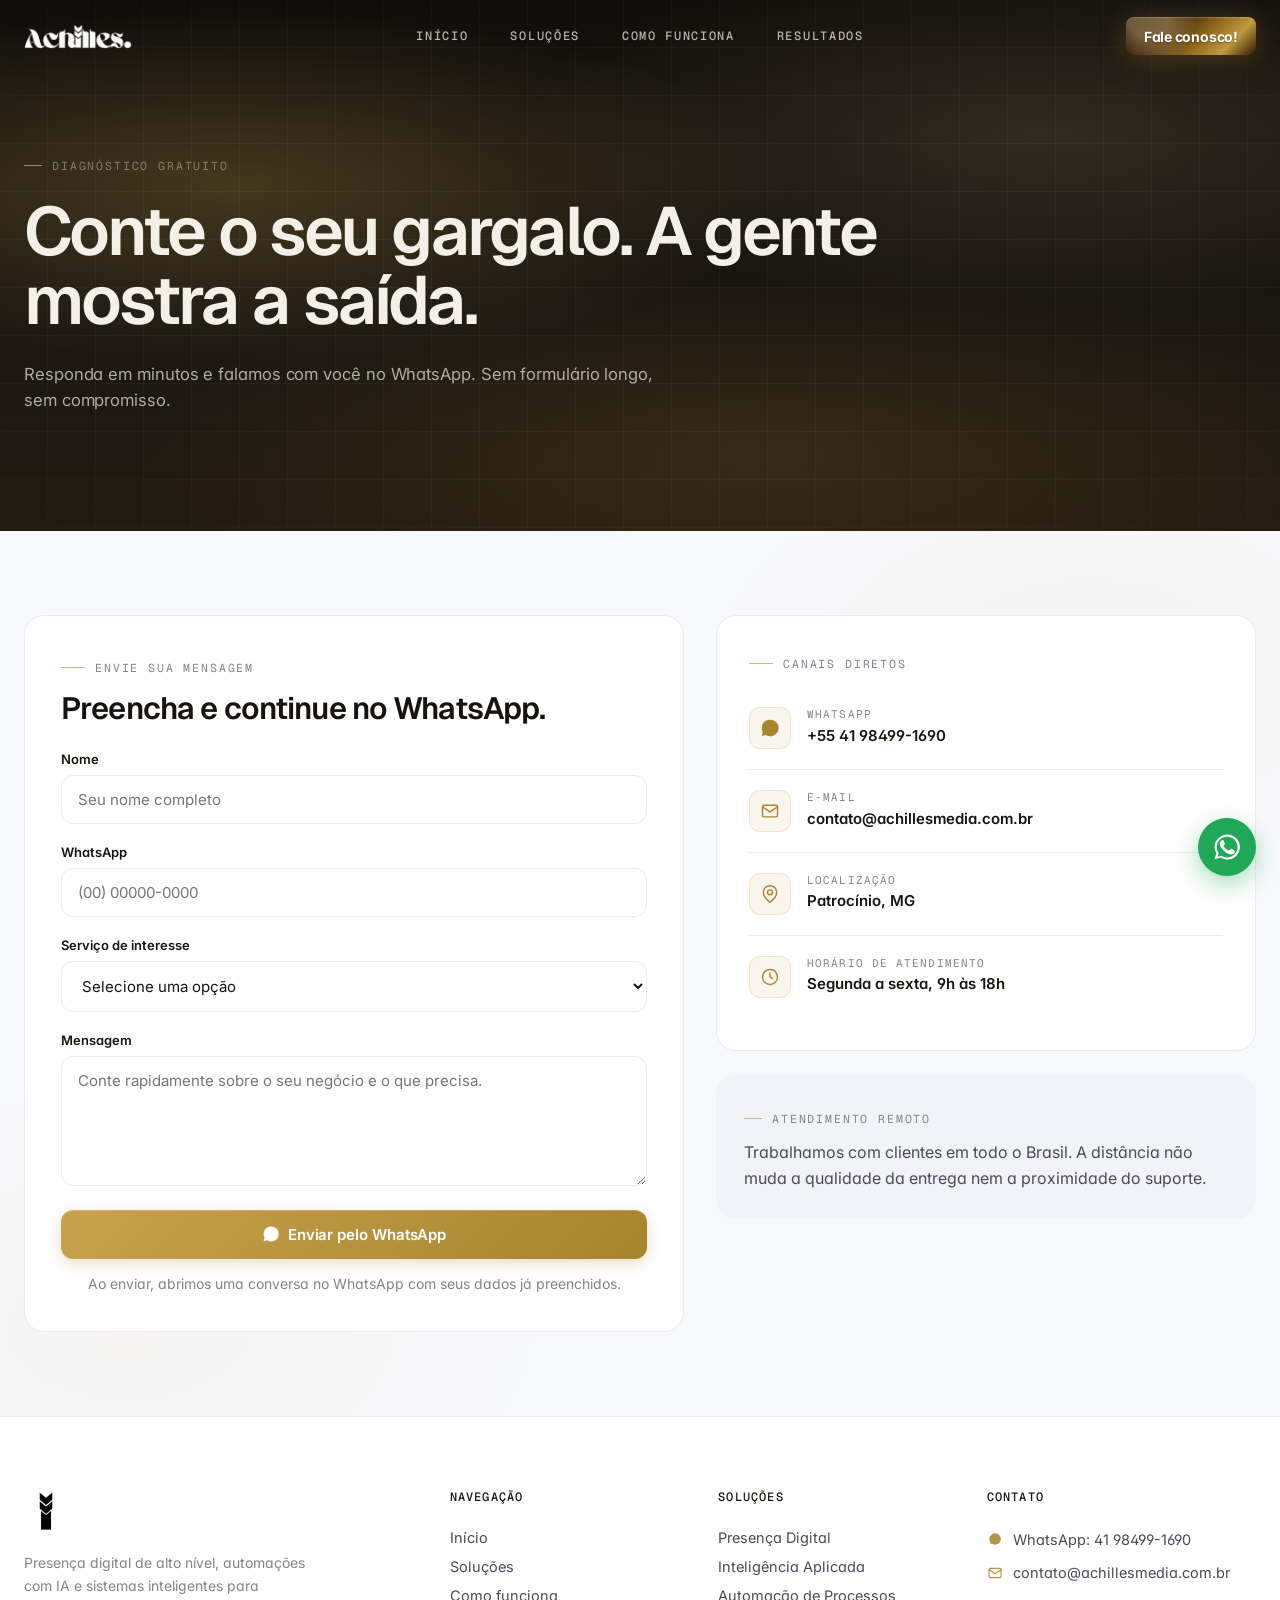
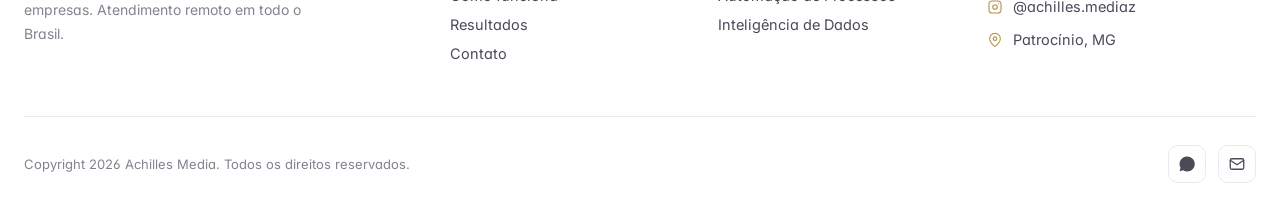
==== commit 6057179f: "Versiona styles.css e app.js (cache-busting) para evitar CSS antigo em cache" ====
--- a/contato.html
+++ b/contato.html
@@ -27,7 +27,7 @@
   <link rel="preconnect" href="https://fonts.googleapis.com" />
   <link rel="preconnect" href="https://fonts.gstatic.com" crossorigin />
   <link href="https://fonts.googleapis.com/css2?family=Inter:wght@400;500;600;700;800&family=Geist:wght@500;600;700&family=Geist+Mono:wght@400;500&display=swap" rel="stylesheet" />
-  <link rel="stylesheet" href="styles.css" />
+  <link rel="stylesheet" href="styles.css?v=2" />
 </head>
 <body>
 
@@ -191,6 +191,6 @@
     <svg viewBox="0 0 24 24" fill="currentColor"><path d="M17.5 14.4c-.3-.2-1.7-.9-2-1-.3-.1-.5-.1-.7.1-.2.3-.7 1-.9 1.1-.2.2-.3.2-.6.1-.3-.2-1.2-.5-2.3-1.4-.9-.8-1.4-1.7-1.6-2-.2-.3 0-.5.1-.6.1-.1.3-.3.4-.5.1-.2.2-.3.3-.5.1-.2 0-.4 0-.5 0-.1-.7-1.6-.9-2.2-.2-.6-.5-.5-.7-.5h-.6c-.2 0-.5.1-.8.4-.3.3-1 1-1 2.5s1.1 2.9 1.2 3.1c.2.2 2.1 3.3 5.2 4.6.7.3 1.3.5 1.7.6.7.2 1.4.2 1.9.1.6-.1 1.7-.7 1.9-1.4.2-.7.2-1.2.2-1.4-.1-.1-.3-.2-.6-.3zM12 2a10 10 0 0 0-8.6 15l-1.3 4.7 4.8-1.3A10 10 0 1 0 12 2zm0 18.3a8.3 8.3 0 0 1-4.2-1.2l-.3-.2-2.9.8.8-2.8-.2-.3A8.3 8.3 0 1 1 12 20.3z"/></svg>
   </a>
 
-  <script src="app.js" defer></script>
+  <script src="app.js?v=2" defer></script>
 </body>
 </html>
--- a/styles.css
+++ b/styles.css
@@ -446,6 +446,42 @@
 }
 .section-dark .pill-dot {
   background: var(--gold-light);
+}
+
+/* Rótulos de seção em fundo escuro: mesmo tratamento minimalista da
+   hero-tagline (base off-white + varredura de luz dourada), no lugar
+   do dourado chapado. */
+.section-dark .eyebrow,
+.section-dark .pill {
+  background-image: linear-gradient(
+    100deg,
+    rgba(240, 236, 224, 0.42) 0%,
+    rgba(240, 236, 224, 0.42) 42%,
+    rgba(224, 196, 138, 0.85) 48%,
+    #fff6df 50%,
+    rgba(224, 196, 138, 0.85) 52%,
+    rgba(240, 236, 224, 0.42) 58%,
+    rgba(240, 236, 224, 0.42) 100%
+  );
+  background-size: 300% 100%;
+  background-position: 0% 0;
+  -webkit-background-clip: text;
+  background-clip: text;
+  -webkit-text-fill-color: transparent;
+  color: transparent;
+  animation: hero-tagline-sweep 10s linear infinite;
+}
+.section-dark .eyebrow::before,
+.section-dark .pill-dot {
+  background: rgba(240, 236, 224, 0.5);
+  opacity: 1;
+}
+@media (prefers-reduced-motion: reduce) {
+  .section-dark .eyebrow,
+  .section-dark .pill {
+    animation: none;
+    background-position: 0% 0;
+  }
 }
 
 /* Pill do hero: minimalista, branco, com brilho sutil */
@@ -1098,40 +1134,89 @@
 /* ============================================================
    Métricas
    ============================================================ */
+/* Painel de números (resultados): centralizado, com divisórias */
+.metrics-panel {
+  max-width: 940px;
+  margin: 0 auto;
+  padding: 44px 30px;
+  border: 1px solid var(--border-light);
+  border-radius: 22px;
+  background: linear-gradient(180deg, rgba(200, 162, 77, 0.05), #fff 62%);
+  box-shadow: 0 26px 64px -34px rgba(23, 20, 13, 0.2);
+}
 .metrics {
   display: grid;
   grid-template-columns: repeat(4, 1fr);
-  gap: 24px;
-}
-@media (max-width: 700px) {
-  .metrics {
-    grid-template-columns: repeat(2, 1fr);
-    gap: 20px;
-  }
-}
-.metric-value {
+  gap: 0;
+}
+.metric {
+  position: relative;
+  text-align: center;
+  padding: 4px 22px;
+}
+.metric + .metric::before {
+  content: '';
+  position: absolute;
+  left: 0;
+  top: 50%;
+  transform: translateY(-50%);
+  width: 1px;
+  height: 50px;
+  background: var(--border-light);
+}
+.metrics-panel .metric-value {
   display: block;
-  color: var(--gold-dark);
-}
-.section-dark .metric-value {
+  font-family: var(--font-display);
+  font-size: clamp(34px, 4vw, 52px);
+  font-weight: 700;
+  line-height: 0.98;
+  letter-spacing: -0.035em;
+  font-variant-numeric: tabular-nums;
   background: var(--gradient-gold);
   -webkit-background-clip: text;
   background-clip: text;
   -webkit-text-fill-color: transparent;
-}
-.metric-label {
+  color: transparent;
+}
+.metrics-panel .metric-label {
   display: block;
-  margin-top: 10px;
-  font-size: 14px;
+  margin-top: 12px;
+  font-family: var(--font-mono);
+  font-size: 11px;
   font-weight: 500;
+  letter-spacing: 0.14em;
+  text-transform: uppercase;
   color: var(--text-muted);
 }
-.section-dark .metric-label {
-  color: var(--on-dark-faint);
-}
-.metric-divider {
-  border-top: 1px solid var(--border-light);
-  margin-bottom: 44px;
+@media (max-width: 700px) {
+  .metrics-panel {
+    padding: 30px 16px;
+    border-radius: 18px;
+  }
+  .metrics {
+    grid-template-columns: repeat(2, 1fr);
+    row-gap: 28px;
+  }
+  .metric {
+    padding: 4px 8px;
+  }
+  .metric + .metric::before {
+    display: none;
+  }
+  .metric:nth-child(even)::before {
+    content: '';
+    position: absolute;
+    left: 0;
+    top: 50%;
+    transform: translateY(-50%);
+    width: 1px;
+    height: 42px;
+    background: var(--border-light);
+  }
+  .metrics-panel .metric-label {
+    font-size: 10px;
+    letter-spacing: 0.1em;
+  }
 }
 
 /* ============================================================
@@ -3123,3 +3208,370 @@
   background: linear-gradient(180deg, rgba(200, 162, 77, 0.035), #fff 60%);
 }
 
+/* ============================================================
+   Soluções: cards em destaque, badge, filtro com contagem,
+   animação de entrada e estado vazio.
+   ============================================================ */
+
+/* Card em destaque: borda dourada fixa + fundo levemente tingido */
+.svc-card-featured {
+  background: linear-gradient(180deg, rgba(200, 162, 77, 0.055), #fff 58%);
+  box-shadow: 0 18px 46px -20px rgba(200, 162, 77, 0.4);
+}
+.svc-card-featured::after {
+  opacity: 1;
+}
+.svc-card-featured .svc-num {
+  display: none;
+}
+/* No destaque, o CTA fica sempre visível (inclusive no mobile/touch) */
+.svc-card-featured .svc-reveal {
+  max-height: 90px;
+  opacity: 1;
+  margin-top: 22px;
+  padding-top: 18px;
+}
+
+/* Badge do card em destaque */
+.svc-badge {
+  position: absolute;
+  top: 16px;
+  right: 16px;
+  z-index: 2;
+  display: inline-flex;
+  align-items: center;
+  gap: 6px;
+  padding: 5px 11px;
+  border-radius: 9999px;
+  font-family: var(--font-mono);
+  font-size: 9.5px;
+  font-weight: 500;
+  letter-spacing: 0.12em;
+  text-transform: uppercase;
+  color: #fff;
+  background: var(--gradient-primary);
+  box-shadow: var(--shadow-gold-sm);
+}
+.svc-badge::before {
+  content: '';
+  width: 5px;
+  height: 5px;
+  border-radius: 50%;
+  background: #fff;
+}
+
+/* Barra de controles: botão "Filtrar" à esquerda, contagem à direita */
+.svc-controls {
+  position: relative;
+  z-index: 40;
+  display: flex;
+  align-items: center;
+  justify-content: space-between;
+  flex-wrap: wrap;
+  gap: 12px 18px;
+  margin-bottom: 30px;
+}
+.svc-filter {
+  position: relative;
+  z-index: 40;
+}
+.svc-filter-toggle {
+  display: inline-flex;
+  align-items: center;
+  gap: 9px;
+  padding: 11px 16px;
+  border-radius: 12px;
+  border: 1px solid var(--border-light);
+  background: #fff;
+  font-size: 14px;
+  font-weight: 600;
+  color: var(--text-primary);
+  cursor: pointer;
+  transition: border-color 200ms var(--ease-default), box-shadow 200ms var(--ease-default);
+}
+.svc-filter-toggle:hover {
+  border-color: var(--gold);
+}
+.svc-filter-toggle[aria-expanded="true"] {
+  border-color: var(--gold);
+  box-shadow: 0 0 0 3px rgba(200, 162, 77, 0.14);
+}
+.svc-filter-icon {
+  width: 15px;
+  height: 15px;
+  color: var(--gold-dark);
+}
+.svc-filter-current {
+  color: var(--gold-dark);
+  font-weight: 700;
+}
+.svc-filter-current::before {
+  content: '·';
+  margin-right: 7px;
+  color: var(--text-light);
+  font-weight: 400;
+}
+.svc-filter-chevron {
+  width: 15px;
+  height: 15px;
+  color: var(--text-muted);
+  transition: transform 220ms var(--ease-default);
+}
+.svc-filter-toggle[aria-expanded="true"] .svc-filter-chevron {
+  transform: rotate(180deg);
+}
+.svc-filter-menu {
+  position: absolute;
+  top: calc(100% + 10px);
+  left: 0;
+  z-index: 30;
+  width: max-content;
+  max-width: min(540px, 88vw);
+  padding: 16px;
+  border-radius: 16px;
+  border: 1px solid var(--border-light);
+  background: #fff;
+  box-shadow: 0 26px 64px -24px rgba(23, 20, 13, 0.3);
+  animation: svc-menu-in 180ms var(--ease-default) both;
+}
+.svc-filter-menu[hidden] {
+  display: none;
+}
+@keyframes svc-menu-in {
+  from { opacity: 0; transform: translateY(-6px); }
+  to   { opacity: 1; transform: none; }
+}
+.svc-filter-heading {
+  margin: 0 0 12px;
+  font-family: var(--font-mono);
+  font-size: 10.5px;
+  letter-spacing: 0.14em;
+  text-transform: uppercase;
+  color: var(--text-muted);
+}
+.svc-filter-chips {
+  display: flex;
+  flex-wrap: wrap;
+  gap: 8px;
+}
+
+/* Contagem de resultados (à direita dos controles) */
+.svc-count {
+  font-family: var(--font-mono);
+  font-size: 12px;
+  letter-spacing: 0.03em;
+  color: var(--text-muted);
+  margin: 0;
+  min-height: 15px;
+}
+.svc-count strong {
+  color: var(--text-primary);
+  font-weight: 600;
+}
+
+/* Contador dentro de cada chip do filtro */
+.filter-chip {
+  display: inline-flex;
+  align-items: center;
+  gap: 7px;
+}
+.chip-count {
+  padding: 0 6px;
+  border-radius: 9999px;
+  font-size: 11px;
+  font-weight: 700;
+  line-height: 17px;
+  color: var(--text-muted);
+  background: #f0ede6;
+  font-variant-numeric: tabular-nums;
+}
+.filter-chip.active .chip-count {
+  color: #fff;
+  background: rgba(255, 255, 255, 0.24);
+}
+
+/* Animação de entrada ao trocar de filtro */
+@keyframes svc-in {
+  from { opacity: 0; transform: translateY(10px) scale(0.985); }
+  to   { opacity: 1; transform: none; }
+}
+.svc-grid.is-filtering .svc-card:not(.hidden) {
+  animation: svc-in 340ms var(--ease-default) both;
+  animation-delay: calc(var(--i, 0) * 45ms);
+}
+
+/* Estado vazio (nenhuma solução na categoria) */
+.svc-empty {
+  grid-column: 1 / -1;
+  text-align: center;
+  padding: 44px 20px;
+  color: var(--text-secondary);
+  font-size: 15px;
+  line-height: 1.6;
+}
+.svc-empty a {
+  color: var(--gold-dark);
+  font-weight: 600;
+  text-decoration: underline;
+  text-underline-offset: 2px;
+}
+
+/* Ajustes mobile do filtro e destaque */
+@media (max-width: 600px) {
+  .svc-filter,
+  .svc-filter-toggle {
+    width: 100%;
+  }
+  .svc-filter-toggle {
+    justify-content: center;
+  }
+  .svc-filter-menu {
+    left: 0;
+    right: 0;
+    width: auto;
+    max-width: none;
+  }
+  .svc-badge {
+    top: 14px;
+    right: 14px;
+    font-size: 9px;
+    padding: 4px 9px;
+  }
+  @media (prefers-reduced-motion: no-preference) {
+    .svc-grid.is-filtering .svc-card:not(.hidden) {
+      animation-duration: 300ms;
+    }
+  }
+}
+@media (prefers-reduced-motion: reduce) {
+  .svc-grid.is-filtering .svc-card:not(.hidden) {
+    animation: none;
+  }
+}
+
+/* ============================================================
+   Compactação mobile — reduz a altura das seções em grid no
+   celular (desktop intacto). Ver conversa: pilares, cards com
+   ícone, "sem risco" e página de soluções ficavam longos demais.
+   ============================================================ */
+
+/* (1) Cards com ícone "Presença Digital" (index): 2 por linha */
+@media (max-width: 640px) {
+  .digital-grid {
+    grid-template-columns: repeat(2, minmax(0, 1fr));
+    gap: 12px;
+  }
+  .digital-card {
+    min-height: auto;
+    padding: 18px;
+    border-radius: 14px;
+  }
+}
+
+@media (max-width: 600px) {
+  /* (2) Quatro pilares: mantém 1 coluna, só reduz escala/espaçamento */
+  .pilar-panel + .pilar-panel {
+    margin-top: 40px;
+  }
+  .pilar-panel-grid,
+  .pilar-panel-reverse .pilar-panel-grid {
+    gap: 22px;
+  }
+  .pilar-num {
+    font-size: 38px;
+    margin-bottom: 8px;
+  }
+  .pilar-title {
+    font-size: 24px;
+    margin-bottom: 12px;
+  }
+  .pilar-lead {
+    font-size: 16px;
+    margin-bottom: 12px;
+  }
+  .pilar-body {
+    font-size: 14.5px;
+    line-height: 1.6;
+    margin-bottom: 18px;
+  }
+  .pilar-list {
+    gap: 10px;
+    margin-bottom: 20px;
+  }
+  .pilar-visual-card {
+    padding: 18px;
+    border-radius: 18px;
+  }
+  .scene {
+    min-height: 200px;
+  }
+
+  /* (3) Cards curtos com ícone (4 frentes no index, 3 garantias no
+     processo): 2 por linha em vez de empilhados */
+  .grid-3,
+  .grid-4 {
+    grid-template-columns: repeat(2, minmax(0, 1fr));
+    gap: 12px;
+  }
+  .grid-3 .card,
+  .grid-4 .card {
+    padding: 18px;
+    border-radius: 14px;
+  }
+  .grid-3 .card-icon,
+  .grid-4 .card-icon {
+    margin-bottom: 10px;
+  }
+
+  /* (4) "Sem risco": 2 por linha, com o card reempilhado na vertical */
+  .grid-2:has(.objection) {
+    grid-template-columns: repeat(2, minmax(0, 1fr));
+    gap: 12px;
+  }
+  .objection {
+    flex-direction: column;
+    gap: 12px;
+    padding: 18px;
+  }
+  .objection-check {
+    width: 34px;
+    height: 34px;
+    border-radius: 10px;
+  }
+  .objection-check svg {
+    width: 17px;
+    height: 17px;
+  }
+  .objection h3 {
+    font-size: 15.5px;
+    margin: 0 0 5px;
+  }
+  .objection p {
+    font-size: 13px;
+    line-height: 1.5;
+  }
+
+  /* (5) Página de soluções: mantém 1 coluna, compacta os cards densos */
+  .svc-grid {
+    gap: 14px;
+  }
+  .svc-card {
+    padding: 20px 20px 18px;
+    border-radius: 16px;
+  }
+  .svc-top {
+    margin-bottom: 12px;
+  }
+  .svc-card h3 {
+    font-size: 19px;
+    margin: 0 0 12px;
+  }
+  .ps-block + .ps-block {
+    margin-top: 10px;
+  }
+  .ps-text {
+    font-size: 13.5px;
+    line-height: 1.55;
+  }
+}
+
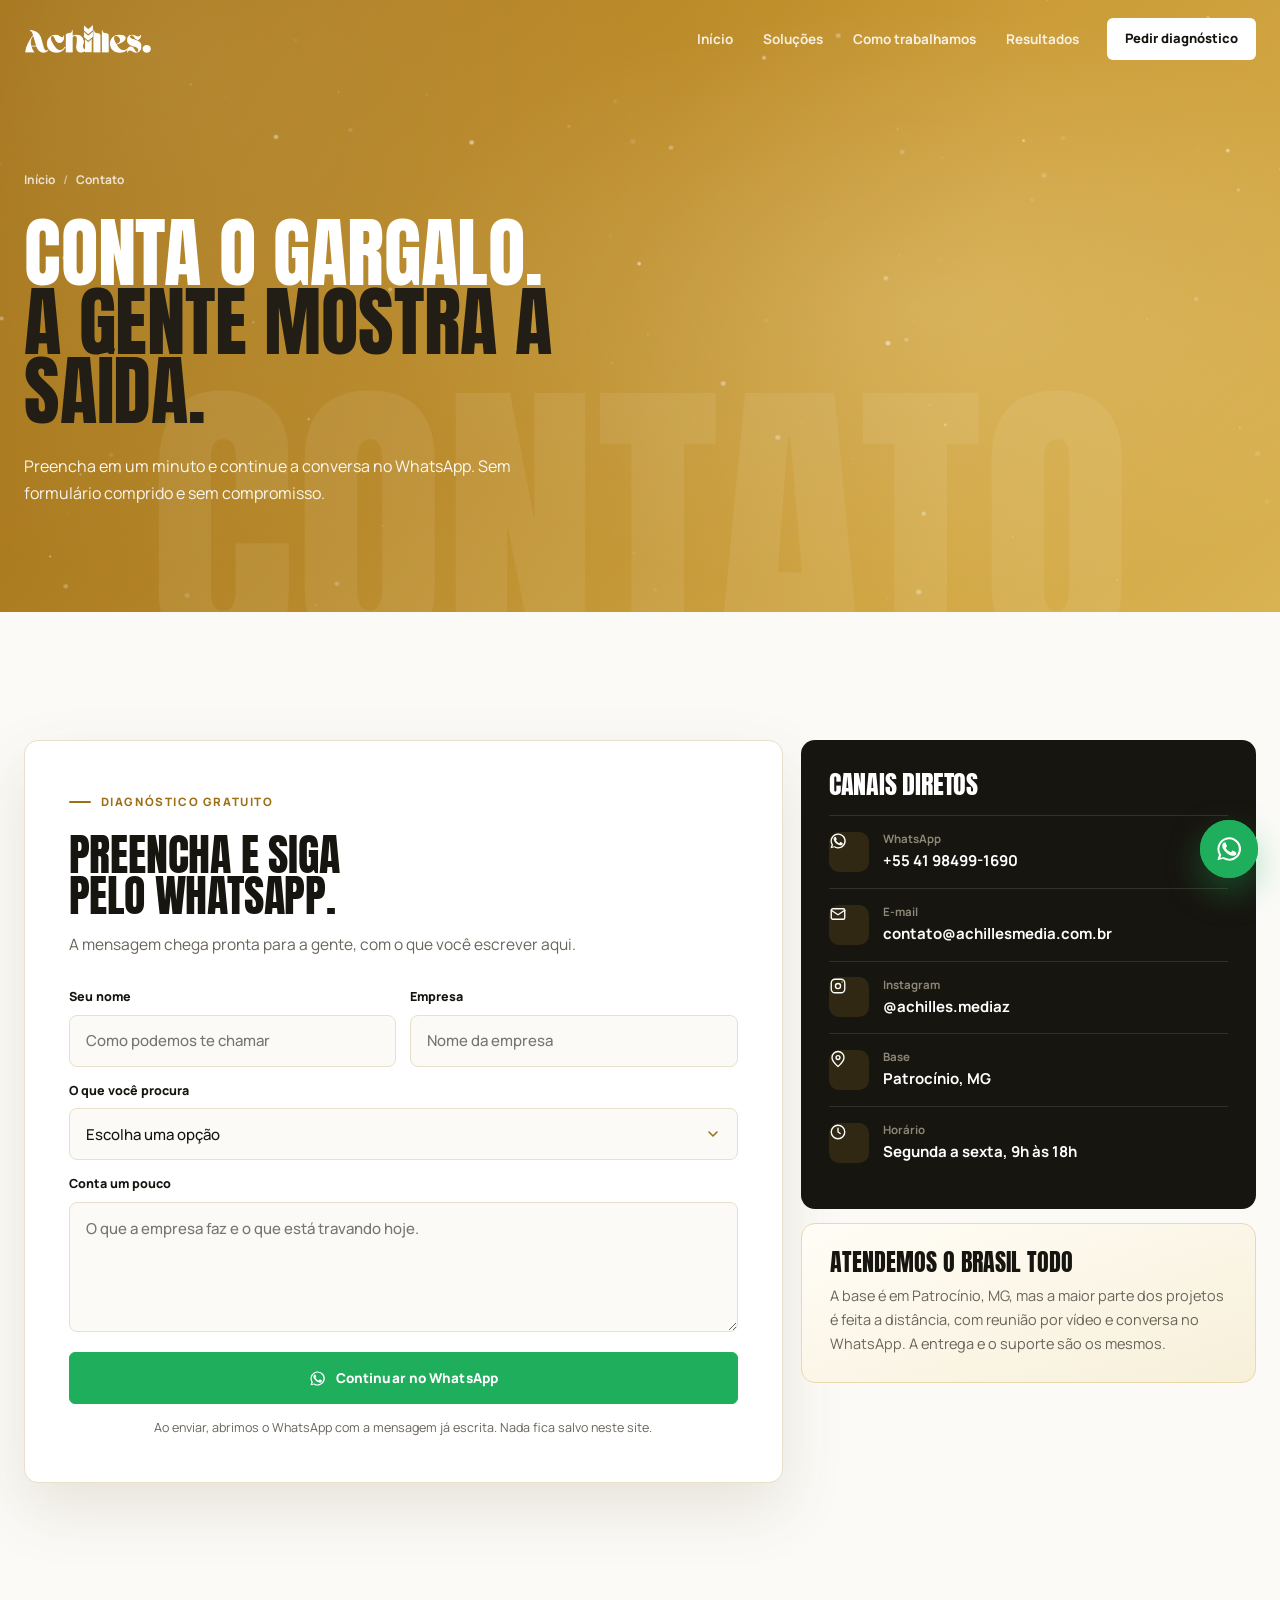
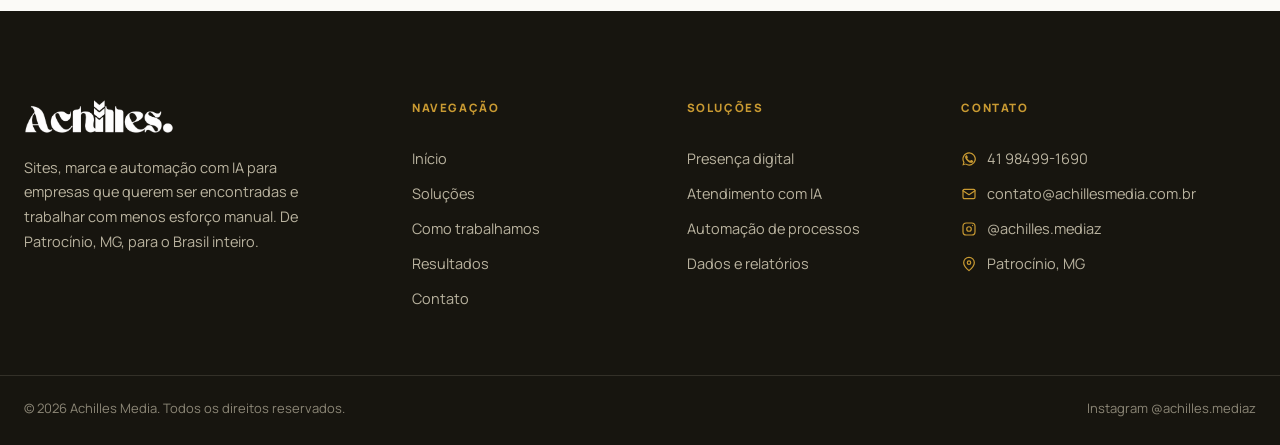
==== commit ef64eda0: "V3: site no visual da Achilles Content, hero dourado e textos reescritos - Hero em dourado com o log" ====
--- a/contato.html
+++ b/contato.html
@@ -3,186 +3,173 @@
 <head>
   <meta charset="utf-8" />
   <meta name="viewport" content="width=device-width, initial-scale=1.0" />
+  <meta name="theme-color" content="#b98119" />
 
   <title>Contato | Achilles Media</title>
-  <meta name="description" content="Fale com a Achilles Media. Diagnóstico gratuito por WhatsApp ou e-mail. Atendimento remoto em todo o Brasil, sede em Patrocínio, MG." />
+  <meta name="description" content="Peça um diagnóstico gratuito. Preencha em um minuto e continue a conversa no WhatsApp." />
   <link rel="canonical" href="https://achillesmedia.com.br/contato.html" />
+
+  <!-- Google tag (gtag.js) -->
+  <script async src="https://www.googletagmanager.com/gtag/js?id=G-2TMTVSLVKS"></script>
+  <script>
+    window.dataLayer = window.dataLayer || [];
+    function gtag(){dataLayer.push(arguments);}
+    gtag('js', new Date());
+    gtag('config', 'G-2TMTVSLVKS');
+  </script>
 
   <meta property="og:type" content="website" />
   <meta property="og:title" content="Contato | Achilles Media" />
-  <meta property="og:description" content="Diagnóstico gratuito por WhatsApp ou e-mail. Atendimento remoto em todo o Brasil." />
+  <meta property="og:description" content="Peça um diagnóstico gratuito. Preencha em um minuto e continue a conversa no WhatsApp." />
   <meta property="og:url" content="https://achillesmedia.com.br/contato.html" />
   <meta property="og:locale" content="pt_BR" />
+  <meta property="og:image" content="https://achillesmedia.com.br/assets/logo-nome-trim.png" />
+  <meta name="twitter:card" content="summary_large_image" />
 
   <link rel="icon" type="image/png" sizes="32x32" href="assets/logo-achilles.png" />
   <link rel="apple-touch-icon" href="assets/logo-achilles.png" />
 
-  <style>
-    :root { color-scheme: light; }
-    html, body { background: #ffffff; color: #17140d; margin: 0; }
-    .contact-grid { display:grid; grid-template-columns: 1.1fr 0.9fr; gap:32px; align-items:start; }
-    @media (max-width: 860px){ .contact-grid { grid-template-columns:1fr; gap:24px; } }
-  </style>
-
+  <style>html,body{background:#fbfaf7;margin:0}</style>
   <link rel="preconnect" href="https://fonts.googleapis.com" />
   <link rel="preconnect" href="https://fonts.gstatic.com" crossorigin />
-  <link href="https://fonts.googleapis.com/css2?family=Inter:wght@400;500;600;700;800&family=Geist:wght@500;600;700&family=Geist+Mono:wght@400;500&display=swap" rel="stylesheet" />
-  <link rel="stylesheet" href="styles.css?v=2" />
+  <link href="https://fonts.googleapis.com/css2?family=Anton&family=Manrope:wght@400;500;600;700;800&display=swap" rel="stylesheet" />
+  <link rel="stylesheet" href="styles.css?v=3" />
 </head>
 <body>
 
+  <!-- NAV -->
   <header class="nav">
-    <div class="container nav-inner">
+    <div class="wrap nav-shell">
       <a href="index.html" class="nav-logo" aria-label="Achilles Media, página inicial">
-        <img src="assets/logo-achilles-branca.png" alt="Achilles Media" width="915" height="211" decoding="async" class="nav-logo-img nav-logo-light" /><img src="assets/logo-nome-trim.png" alt="Achilles Media" width="909" height="208" decoding="async" class="nav-logo-img nav-logo-dark" />
+        <img class="logo-light" src="assets/logo-achilles-branca.png" alt="Achilles Media" width="915" height="211" />
+        <img class="logo-dark" src="assets/logo-nome-dark.png" alt="" width="909" height="208" aria-hidden="true" />
       </a>
       <nav class="nav-links" aria-label="Navegação principal">
-        <a href="index.html" class="nav-link">Início</a>
-        <a href="solucoes.html" class="nav-link">Soluções</a>
-        <a href="processo.html" class="nav-link">Como funciona</a>
-        <a href="resultados.html" class="nav-link">Resultados</a>
+        <a href="index.html">Início</a>
+        <a href="solucoes.html">Soluções</a>
+        <a href="processo.html">Como trabalhamos</a>
+        <a href="resultados.html">Resultados</a>
       </nav>
-      <div class="nav-cta">
-        <a href="https://wa.me/5541984991690" target="_blank" rel="noopener" class="btn btn-nav">Fale conosco!</a>
-      </div>
-      <button class="nav-toggle" aria-label="Abrir menu" aria-expanded="false">
-        <svg viewBox="0 0 24 24" fill="none" stroke="currentColor" stroke-width="1.8" stroke-linecap="round"><line x1="4" y1="8" x2="20" y2="8"/><line x1="4" y1="16" x2="20" y2="16"/></svg>
+      <a href="contato.html" class="nav-cta">Pedir diagnóstico</a>
+      <button class="nav-toggle" type="button" aria-label="Abrir menu" aria-expanded="false">
+        <svg class="i-open" viewBox="0 0 24 24" fill="none" stroke="currentColor" stroke-width="1.8" stroke-linecap="round"><line x1="4" y1="8" x2="20" y2="8"/><line x1="4" y1="16" x2="20" y2="16"/></svg>
+        <svg class="i-close" viewBox="0 0 24 24" fill="none" stroke="currentColor" stroke-width="1.8" stroke-linecap="round"><line x1="6" y1="6" x2="18" y2="18"/><line x1="18" y1="6" x2="6" y2="18"/></svg>
       </button>
     </div>
-    <div class="nav-mobile">
+    <div class="nav-mobile wrap">
       <a href="index.html">Início</a>
       <a href="solucoes.html">Soluções</a>
-      <a href="processo.html">Como funciona</a>
+      <a href="processo.html">Como trabalhamos</a>
       <a href="resultados.html">Resultados</a>
-      <a href="https://wa.me/5541984991690" target="_blank" rel="noopener" class="btn btn-primary">Fale conosco!</a>
+      <a href="contato.html" class="btn btn-ink">Pedir diagnóstico gratuito</a>
     </div>
   </header>
 
-  <section class="section-dark hero hero-page">
-    <div class="container">
-      <div class="hero-inner">
-        <span class="pill reveal"><span class="pill-dot"></span> Diagnóstico gratuito</span>
-        <h1 class="t-display-lg" data-words>Conte o seu gargalo. A gente mostra a saída.</h1>
-        <p class="hero-sub t-body-lg reveal reveal-stagger" style="--i:1">
-          Responda em minutos e falamos com você no WhatsApp. Sem formulário longo, sem compromisso.
-        </p>
+  <!-- HERO -->
+  <section class="hero hero-page">
+    <div class="hero-shade" aria-hidden="true"></div>
+    <canvas class="spark-canvas" aria-hidden="true"></canvas>
+    <div class="hero-mark" aria-hidden="true">CONTATO</div>
+    <div class="wrap hero-inner">
+      <div class="hero-copy">
+        <div class="crumbs hero-in" style="--delay:60ms"><a href="index.html">Início</a><span>/</span>Contato</div>
+        <h1 class="split">Conta o gargalo.<br><span class="ink">A gente mostra a saída.</span></h1>
+        <p class="lead hero-in" style="--delay:560ms">Preencha em um minuto e continue a conversa no WhatsApp. Sem formulário comprido e sem compromisso.</p>
       </div>
     </div>
   </section>
 
-  <section class="section section-page">
-    <div class="container">
-      <div class="contact-grid">
-
-        <div class="card reveal" style="padding:36px">
-          <span class="eyebrow" style="margin-bottom:16px">Envie sua mensagem</span>
-          <h2 class="t-headline-lg" style="margin:0 0 24px">Preencha e continue no WhatsApp.</h2>
-          <form id="contato-form" novalidate>
-            <div class="form-field">
-              <label for="nome">Nome</label>
-              <input type="text" id="nome" name="nome" placeholder="Seu nome completo" autocomplete="name" required />
-            </div>
-            <div class="form-field">
-              <label for="whatsapp">WhatsApp</label>
-              <input type="tel" id="whatsapp" name="whatsapp" placeholder="(00) 00000-0000" autocomplete="tel" required />
-            </div>
-            <div class="form-field">
-              <label for="servico">Serviço de interesse</label>
-              <select id="servico" name="servico">
-                <option value="">Selecione uma opção</option>
-                <option>Sites e Landing Pages</option>
-                <option>SEO e Presença no Google</option>
-                <option>Identidade Visual e Branding</option>
-                <option>Chatbot e Atendimento com IA</option>
-                <option>Automação de Processos</option>
-                <option>Sistemas e Dashboards</option>
-                <option>Inteligência de Dados</option>
-                <option>Ainda não sei, quero um diagnóstico</option>
-              </select>
-            </div>
-            <div class="form-field">
-              <label for="mensagem">Mensagem</label>
-              <textarea id="mensagem" name="mensagem" placeholder="Conte rapidamente sobre o seu negócio e o que precisa."></textarea>
-            </div>
-            <button type="submit" class="btn btn-primary" style="width:100%">
-              <svg viewBox="0 0 24 24" fill="currentColor"><path d="M17.5 14.4c-.3-.2-1.7-.9-2-1-.3-.1-.5-.1-.7.1-.2.3-.7 1-.9 1.1-.2.2-.3.2-.6.1-.3-.2-1.2-.5-2.3-1.4-.9-.8-1.4-1.7-1.6-2-.2-.3 0-.5.1-.6.1-.1.3-.3.4-.5.1-.2.2-.3.3-.5.1-.2 0-.4 0-.5 0-.1-.7-1.6-.9-2.2-.2-.6-.5-.5-.7-.5h-.6c-.2 0-.5.1-.8.4-.3.3-1 1-1 2.5s1.1 2.9 1.2 3.1c.2.2 2.1 3.3 5.2 4.6.7.3 1.3.5 1.7.6.7.2 1.4.2 1.9.1.6-.1 1.7-.7 1.9-1.4.2-.7.2-1.2.2-1.4-.1-.1-.3-.2-.6-.3zM12 2a10 10 0 0 0-8.6 15l-1.3 4.7 4.8-1.3A10 10 0 1 0 12 2z"/></svg>
-              Enviar pelo WhatsApp
-            </button>
-            <p class="t-body-sm" style="color:var(--text-muted); margin:14px 0 0; text-align:center">Ao enviar, abrimos uma conversa no WhatsApp com seus dados já preenchidos.</p>
-          </form>
+  <!-- FORMULÁRIO -->
+  <section class="band band-canvas">
+    <div class="wrap contact">
+      <div class="form-card reveal">
+        <span class="eyebrow">Diagnóstico gratuito</span>
+        <h2>Preencha e siga pelo WhatsApp.</h2>
+        <p class="lead">A mensagem chega pronta para a gente, com o que você escrever aqui.</p>
+        <form id="contato-form" class="form" novalidate>
+          <div class="field">
+            <label for="nome">Seu nome</label>
+            <input type="text" id="nome" name="nome" placeholder="Como podemos te chamar" autocomplete="name" required />
+          </div>
+          <div class="field">
+            <label for="empresa">Empresa</label>
+            <input type="text" id="empresa" name="empresa" placeholder="Nome da empresa" autocomplete="organization" />
+          </div>
+          <div class="field full">
+            <label for="servico">O que você procura</label>
+            <select id="servico" name="servico">
+              <option value="">Escolha uma opção</option>
+              <option>Site ou landing page</option>
+              <option>SEO e Google</option>
+              <option>Identidade visual</option>
+              <option>Social media</option>
+              <option>Atendimento com IA</option>
+              <option>Automação de processos</option>
+              <option>Painéis e relatórios</option>
+              <option>Ainda não sei, quero o diagnóstico</option>
+            </select>
+          </div>
+          <div class="field full">
+            <label for="mensagem">Conta um pouco</label>
+            <textarea id="mensagem" name="mensagem" placeholder="O que a empresa faz e o que está travando hoje."></textarea>
+          </div>
+          <button type="submit" class="btn btn-wa"><svg viewBox="0 0 24 24" fill="currentColor"><path d="M17.5 14.4c-.3-.2-1.7-.9-2-1-.3-.1-.5-.1-.7.1-.2.3-.7 1-.9 1.1-.2.2-.3.2-.6.1-.3-.2-1.2-.5-2.3-1.4-.9-.8-1.4-1.7-1.6-2-.2-.3 0-.5.1-.6.1-.1.3-.3.4-.5.1-.2.2-.3.3-.5.1-.2 0-.4 0-.5 0-.1-.7-1.6-.9-2.2-.2-.6-.5-.5-.7-.5h-.6c-.2 0-.5.1-.8.4-.3.3-1 1-1 2.5s1.1 2.9 1.2 3.1c.2.2 2.1 3.3 5.2 4.6.7.3 1.3.5 1.7.6.7.2 1.4.2 1.9.1.6-.1 1.7-.7 1.9-1.4.2-.7.2-1.2.2-1.4-.1-.1-.3-.2-.6-.3zM12 2a10 10 0 0 0-8.6 15l-1.3 4.7 4.8-1.3A10 10 0 1 0 12 2zm0 18.3a8.3 8.3 0 0 1-4.2-1.2l-.3-.2-2.9.8.8-2.8-.2-.3A8.3 8.3 0 1 1 12 20.3z"/></svg> Continuar no WhatsApp</button>
+          <p class="form-note">Ao enviar, abrimos o WhatsApp com a mensagem já escrita. Nada fica salvo neste site.</p>
+        </form>
+      </div>
+      <div class="side">
+        <div class="channels reveal" style="--i:1">
+          <h3>Canais diretos</h3>
+          <div class="channel"><span class="channel-ico"><svg viewBox="0 0 24 24" fill="currentColor"><path d="M17.5 14.4c-.3-.2-1.7-.9-2-1-.3-.1-.5-.1-.7.1-.2.3-.7 1-.9 1.1-.2.2-.3.2-.6.1-.3-.2-1.2-.5-2.3-1.4-.9-.8-1.4-1.7-1.6-2-.2-.3 0-.5.1-.6.1-.1.3-.3.4-.5.1-.2.2-.3.3-.5.1-.2 0-.4 0-.5 0-.1-.7-1.6-.9-2.2-.2-.6-.5-.5-.7-.5h-.6c-.2 0-.5.1-.8.4-.3.3-1 1-1 2.5s1.1 2.9 1.2 3.1c.2.2 2.1 3.3 5.2 4.6.7.3 1.3.5 1.7.6.7.2 1.4.2 1.9.1.6-.1 1.7-.7 1.9-1.4.2-.7.2-1.2.2-1.4-.1-.1-.3-.2-.6-.3zM12 2a10 10 0 0 0-8.6 15l-1.3 4.7 4.8-1.3A10 10 0 1 0 12 2zm0 18.3a8.3 8.3 0 0 1-4.2-1.2l-.3-.2-2.9.8.8-2.8-.2-.3A8.3 8.3 0 1 1 12 20.3z"/></svg></span><div><small>WhatsApp</small><a href="https://wa.me/5541984991690" target="_blank" rel="noopener">+55 41 98499-1690</a></div></div>
+          <div class="channel"><span class="channel-ico"><svg viewBox="0 0 24 24" fill="none" stroke="currentColor" stroke-width="1.8" stroke-linecap="round" stroke-linejoin="round"><rect x="3" y="5" width="18" height="14" rx="2"/><polyline points="3 7 12 13 21 7"/></svg></span><div><small>E-mail</small><a href="mailto:contato@achillesmedia.com.br">contato@achillesmedia.com.br</a></div></div>
+          <div class="channel"><span class="channel-ico"><svg viewBox="0 0 24 24" fill="none" stroke="currentColor" stroke-width="1.8" stroke-linecap="round" stroke-linejoin="round"><rect x="3" y="3" width="18" height="18" rx="5"/><circle cx="12" cy="12" r="3.4"/><circle cx="17.4" cy="6.6" r=".8" fill="currentColor" stroke="none"/></svg></span><div><small>Instagram</small><a href="https://www.instagram.com/achilles.mediaz" target="_blank" rel="noopener">@achilles.mediaz</a></div></div>
+          <div class="channel"><span class="channel-ico"><svg viewBox="0 0 24 24" fill="none" stroke="currentColor" stroke-width="1.8" stroke-linecap="round" stroke-linejoin="round"><path d="M20 10c0 5-8 12-8 12S4 15 4 10a8 8 0 1 1 16 0z"/><circle cx="12" cy="10" r="2.6"/></svg></span><div><small>Base</small><span>Patrocínio, MG</span></div></div>
+          <div class="channel"><span class="channel-ico"><svg viewBox="0 0 24 24" fill="none" stroke="currentColor" stroke-width="1.8" stroke-linecap="round" stroke-linejoin="round"><circle cx="12" cy="12" r="9"/><polyline points="12 7 12 12 15 14"/></svg></span><div><small>Horário</small><span>Segunda a sexta, 9h às 18h</span></div></div>
         </div>
-
-        <div style="display:grid; gap:24px;">
-          <div class="card reveal reveal-stagger" style="--i:1; padding:32px">
-            <span class="eyebrow" style="margin-bottom:16px">Canais diretos</span>
-            <div class="info-row">
-              <span class="info-icon"><svg viewBox="0 0 24 24" fill="currentColor"><path d="M17.5 14.4c-.3-.2-1.7-.9-2-1-.3-.1-.5-.1-.7.1-.2.3-.7 1-.9 1.1-.2.2-.3.2-.6.1-.3-.2-1.2-.5-2.3-1.4-.9-.8-1.4-1.7-1.6-2-.2-.3 0-.5.1-.6.1-.1.3-.3.4-.5.1-.2.2-.3.3-.5.1-.2 0-.4 0-.5 0-.1-.7-1.6-.9-2.2-.2-.6-.5-.5-.7-.5h-.6c-.2 0-.5.1-.8.4-.3.3-1 1-1 2.5s1.1 2.9 1.2 3.1c.2.2 2.1 3.3 5.2 4.6.7.3 1.3.5 1.7.6.7.2 1.4.2 1.9.1.6-.1 1.7-.7 1.9-1.4.2-.7.2-1.2.2-1.4-.1-.1-.3-.2-.6-.3zM12 2a10 10 0 0 0-8.6 15l-1.3 4.7 4.8-1.3A10 10 0 1 0 12 2z"/></svg></span>
-              <div><div class="lbl">WhatsApp</div><a class="val" href="https://wa.me/5541984991690" target="_blank" rel="noopener">+55 41 98499-1690</a></div>
-            </div>
-            <div class="info-row">
-              <span class="info-icon"><svg viewBox="0 0 24 24" fill="none" stroke="currentColor" stroke-width="1.7" stroke-linecap="round" stroke-linejoin="round"><rect x="3" y="5" width="18" height="14" rx="2"/><polyline points="3 7 12 13 21 7"/></svg></span>
-              <div><div class="lbl">E-mail</div><a class="val" href="mailto:contato@achillesmedia.com.br">contato@achillesmedia.com.br</a></div>
-            </div>
-            <div class="info-row">
-              <span class="info-icon"><svg viewBox="0 0 24 24" fill="none" stroke="currentColor" stroke-width="1.7" stroke-linecap="round" stroke-linejoin="round"><path d="M20 10c0 6-8 12-8 12s-8-6-8-12a8 8 0 0 1 16 0z"/><circle cx="12" cy="10" r="3"/></svg></span>
-              <div><div class="lbl">Localização</div><div class="val">Patrocínio, MG</div></div>
-            </div>
-            <div class="info-row">
-              <span class="info-icon"><svg viewBox="0 0 24 24" fill="none" stroke="currentColor" stroke-width="1.7" stroke-linecap="round" stroke-linejoin="round"><circle cx="12" cy="12" r="9"/><polyline points="12 7 12 12 15 14"/></svg></span>
-              <div><div class="lbl">Horário de atendimento</div><div class="val">Segunda a sexta, 9h às 18h</div></div>
-            </div>
-          </div>
-
-          <div class="card reveal reveal-stagger" style="--i:2; padding:28px; background:var(--bg-card-alt); border:none">
-            <div class="pill" style="margin-bottom:14px"><span class="pill-dot"></span> Atendimento remoto</div>
-            <p class="t-body-md" style="margin:0; color:var(--text-secondary)">Trabalhamos com clientes em todo o Brasil. A distância não muda a qualidade da entrega nem a proximidade do suporte.</p>
-          </div>
+        <div class="remote reveal" style="--i:2">
+          <strong>Atendemos o Brasil todo</strong>
+          <p>A base é em Patrocínio, MG, mas a maior parte dos projetos é feita a distância, com reunião por vídeo e conversa no WhatsApp. A entrega e o suporte são os mesmos.</p>
         </div>
-
       </div>
     </div>
   </section>
 
+  <!-- RODAPÉ -->
   <footer class="footer">
-    <div class="container">
+    <div class="wrap">
       <div class="footer-grid">
         <div class="footer-brand">
-          <img src="assets/logo-achilles-preto.png" alt="Achilles Media" width="1024" height="1024" loading="lazy" decoding="async" class="footer-logo-img" />
-          <p>Presença digital de alto nível, automações com IA e sistemas inteligentes para empresas. Atendimento remoto em todo o Brasil.</p>
+          <img src="assets/logo-achilles-branca.png" alt="Achilles Media" width="915" height="211" loading="lazy" />
+          <p>Sites, marca e automação com IA para empresas que querem ser encontradas e trabalhar com menos esforço manual. De Patrocínio, MG, para o Brasil inteiro.</p>
         </div>
         <div class="footer-col">
-          <h4>Navegação</h4>
+          <h4>NAVEGAÇÃO</h4>
           <a href="index.html">Início</a>
           <a href="solucoes.html">Soluções</a>
-          <a href="processo.html">Como funciona</a>
+          <a href="processo.html">Como trabalhamos</a>
           <a href="resultados.html">Resultados</a>
           <a href="contato.html">Contato</a>
         </div>
         <div class="footer-col">
-          <h4>Soluções</h4>
-          <a href="solucoes.html">Presença Digital</a>
-          <a href="solucoes.html">Inteligência Aplicada</a>
-          <a href="solucoes.html">Automação de Processos</a>
-          <a href="solucoes.html">Inteligência de Dados</a>
+          <h4>SOLUÇÕES</h4>
+          <a href="solucoes.html#presenca">Presença digital</a>
+          <a href="solucoes.html#ia">Atendimento com IA</a>
+          <a href="solucoes.html#ia">Automação de processos</a>
+          <a href="solucoes.html#ia">Dados e relatórios</a>
         </div>
         <div class="footer-col footer-contact">
-          <h4>Contato</h4>
-          <a href="https://wa.me/5541984991690" target="_blank" rel="noopener" aria-label="WhatsApp Achilles Media"><svg viewBox="0 0 24 24" fill="currentColor"><path d="M17.5 14.4c-.3-.2-1.7-.9-2-1-.3-.1-.5-.1-.7.1-.2.3-.7 1-.9 1.1-.2.2-.3.2-.6.1-.3-.2-1.2-.5-2.3-1.4-.9-.8-1.4-1.7-1.6-2-.2-.3 0-.5.1-.6l.4-.5c.1-.2.2-.3.3-.5.1-.2 0-.4 0-.5 0-.1-.7-1.6-.9-2.2-.2-.5-.4-.5-.7-.5h-.6c-.2 0-.5.1-.8.4-.3.3-1 1-1 2.5s1.1 2.9 1.2 3.1c.2.2 2.1 3.3 5.2 4.6.7.3 1.3.5 1.7.6.7.2 1.4.2 1.9.1.6-.1 1.7-.7 1.9-1.4.2-.7.2-1.2.2-1.4-.1-.1-.3-.2-.6-.3zM12 3.5a8.5 8.5 0 0 0-7.3 12.9l.2.3-.7 2.8 2.9-.8.3.2A8.5 8.5 0 1 0 12 3.5z"/></svg><span>WhatsApp: 41 98499-1690</span></a>
-          <a href="mailto:contato@achillesmedia.com.br" aria-label="E-mail Achilles Media"><svg viewBox="0 0 24 24" fill="none" stroke="currentColor" stroke-width="1.7" stroke-linecap="round" stroke-linejoin="round"><rect x="3" y="5" width="18" height="14" rx="2"/><polyline points="3 7 12 13 21 7"/></svg><span>contato@achillesmedia.com.br</span></a>
-          <a href="https://www.instagram.com/achilles.mediaz" target="_blank" rel="noopener" aria-label="Instagram Achilles Media"><svg viewBox="0 0 24 24" fill="none" stroke="currentColor" stroke-width="1.7" stroke-linecap="round" stroke-linejoin="round"><rect x="3" y="3" width="18" height="18" rx="5"/><circle cx="12" cy="12" r="3.4"/><circle cx="17.4" cy="6.6" r=".8" fill="currentColor" stroke="none"/></svg><span>@achilles.mediaz</span></a>
-          <a href="contato.html" aria-label="Localização Achilles Media"><svg viewBox="0 0 24 24" fill="none" stroke="currentColor" stroke-width="1.7" stroke-linecap="round" stroke-linejoin="round"><path d="M20 10c0 5-8 12-8 12S4 15 4 10a8 8 0 1 1 16 0z"/><circle cx="12" cy="10" r="2.6"/></svg><span>Patrocínio, MG</span></a>
+          <h4>CONTATO</h4>
+          <a href="https://wa.me/5541984991690" target="_blank" rel="noopener"><svg viewBox="0 0 24 24" fill="currentColor"><path d="M17.5 14.4c-.3-.2-1.7-.9-2-1-.3-.1-.5-.1-.7.1-.2.3-.7 1-.9 1.1-.2.2-.3.2-.6.1-.3-.2-1.2-.5-2.3-1.4-.9-.8-1.4-1.7-1.6-2-.2-.3 0-.5.1-.6.1-.1.3-.3.4-.5.1-.2.2-.3.3-.5.1-.2 0-.4 0-.5 0-.1-.7-1.6-.9-2.2-.2-.6-.5-.5-.7-.5h-.6c-.2 0-.5.1-.8.4-.3.3-1 1-1 2.5s1.1 2.9 1.2 3.1c.2.2 2.1 3.3 5.2 4.6.7.3 1.3.5 1.7.6.7.2 1.4.2 1.9.1.6-.1 1.7-.7 1.9-1.4.2-.7.2-1.2.2-1.4-.1-.1-.3-.2-.6-.3zM12 2a10 10 0 0 0-8.6 15l-1.3 4.7 4.8-1.3A10 10 0 1 0 12 2zm0 18.3a8.3 8.3 0 0 1-4.2-1.2l-.3-.2-2.9.8.8-2.8-.2-.3A8.3 8.3 0 1 1 12 20.3z"/></svg>41 98499-1690</a>
+          <a href="mailto:contato@achillesmedia.com.br"><svg viewBox="0 0 24 24" fill="none" stroke="currentColor" stroke-width="1.8" stroke-linecap="round" stroke-linejoin="round"><rect x="3" y="5" width="18" height="14" rx="2"/><polyline points="3 7 12 13 21 7"/></svg>contato@achillesmedia.com.br</a>
+          <a href="https://www.instagram.com/achilles.mediaz" target="_blank" rel="noopener"><svg viewBox="0 0 24 24" fill="none" stroke="currentColor" stroke-width="1.8" stroke-linecap="round" stroke-linejoin="round"><rect x="3" y="3" width="18" height="18" rx="5"/><circle cx="12" cy="12" r="3.4"/><circle cx="17.4" cy="6.6" r=".8" fill="currentColor" stroke="none"/></svg>@achilles.mediaz</a>
+          <a href="contato.html"><svg viewBox="0 0 24 24" fill="none" stroke="currentColor" stroke-width="1.8" stroke-linecap="round" stroke-linejoin="round"><path d="M20 10c0 5-8 12-8 12S4 15 4 10a8 8 0 1 1 16 0z"/><circle cx="12" cy="10" r="2.6"/></svg>Patrocínio, MG</a>
         </div>
       </div>
-      <div class="footer-bottom">
-        <span>Copyright <span data-year>2026</span> Achilles Media. Todos os direitos reservados.</span>
-        <div class="footer-social">
-          <a href="https://wa.me/5541984991690" target="_blank" rel="noopener" aria-label="WhatsApp">
-            <svg viewBox="0 0 24 24" fill="currentColor"><path d="M17.5 14.4c-.3-.2-1.7-.9-2-1-.3-.1-.5-.1-.7.1-.2.3-.7 1-.9 1.1-.2.2-.3.2-.6.1-.3-.2-1.2-.5-2.3-1.4-.9-.8-1.4-1.7-1.6-2-.2-.3 0-.5.1-.6.1-.1.3-.3.4-.5.1-.2.2-.3.3-.5.1-.2 0-.4 0-.5 0-.1-.7-1.6-.9-2.2-.2-.6-.5-.5-.7-.5h-.6c-.2 0-.5.1-.8.4-.3.3-1 1-1 2.5s1.1 2.9 1.2 3.1c.2.2 2.1 3.3 5.2 4.6.7.3 1.3.5 1.7.6.7.2 1.4.2 1.9.1.6-.1 1.7-.7 1.9-1.4.2-.7.2-1.2.2-1.4-.1-.1-.3-.2-.6-.3zM12 2a10 10 0 0 0-8.6 15l-1.3 4.7 4.8-1.3A10 10 0 1 0 12 2z"/></svg>
-          </a>
-          <a href="mailto:contato@achillesmedia.com.br" aria-label="E-mail">
-            <svg viewBox="0 0 24 24" fill="none" stroke="currentColor" stroke-width="1.7" stroke-linecap="round" stroke-linejoin="round"><rect x="3" y="5" width="18" height="14" rx="2"/><polyline points="3 7 12 13 21 7"/></svg>
-          </a>
-        </div>
+    </div>
+    <div class="footer-bottom-wrap">
+      <div class="wrap footer-bottom">
+        <span>© <span data-year>2026</span> Achilles Media. Todos os direitos reservados.</span>
+        <a href="https://www.instagram.com/achilles.mediaz" target="_blank" rel="noopener">Instagram @achilles.mediaz</a>
       </div>
     </div>
   </footer>
@@ -191,6 +178,6 @@
     <svg viewBox="0 0 24 24" fill="currentColor"><path d="M17.5 14.4c-.3-.2-1.7-.9-2-1-.3-.1-.5-.1-.7.1-.2.3-.7 1-.9 1.1-.2.2-.3.2-.6.1-.3-.2-1.2-.5-2.3-1.4-.9-.8-1.4-1.7-1.6-2-.2-.3 0-.5.1-.6.1-.1.3-.3.4-.5.1-.2.2-.3.3-.5.1-.2 0-.4 0-.5 0-.1-.7-1.6-.9-2.2-.2-.6-.5-.5-.7-.5h-.6c-.2 0-.5.1-.8.4-.3.3-1 1-1 2.5s1.1 2.9 1.2 3.1c.2.2 2.1 3.3 5.2 4.6.7.3 1.3.5 1.7.6.7.2 1.4.2 1.9.1.6-.1 1.7-.7 1.9-1.4.2-.7.2-1.2.2-1.4-.1-.1-.3-.2-.6-.3zM12 2a10 10 0 0 0-8.6 15l-1.3 4.7 4.8-1.3A10 10 0 1 0 12 2zm0 18.3a8.3 8.3 0 0 1-4.2-1.2l-.3-.2-2.9.8.8-2.8-.2-.3A8.3 8.3 0 1 1 12 20.3z"/></svg>
   </a>
 
-  <script src="app.js?v=2" defer></script>
+  <script src="app.js?v=3" defer></script>
 </body>
 </html>
--- a/styles.css
+++ b/styles.css
@@ -1,3577 +1,1716 @@
 /* ============================================================
-   Achilles Media, sistema de design fiel à Automy
-   Estrutura, componentes e animações da automy.com.br
-   Paleta branco / dourado / preto. Navbar e footer brancos.
+   Achilles Media, v3
+   Mesma família visual da Achilles Content: hero no dourado,
+   títulos em Anton caixa alta, corpo em Manrope, faixas de
+   papel creme com respiro largo e uma faixa de tinta para dar
+   contraste no meio da página.
    ============================================================ */
 
 :root {
-  /* Dourado (substitui o roxo da Automy) */
-  --gold: #c8a24d;
-  --gold-dark: #a8842f;
-  --gold-deep: #8a6a22;
-  --gold-light: #e0c48a;
-
-  /* Gradientes */
-  --gradient-primary: linear-gradient(135deg, #c8a24d 0%, #a8842f 100%);
-  --gradient-gold: linear-gradient(135deg, #e0c48a 0%, #c8a24d 100%);
-  --gradient-cover: linear-gradient(180deg, #100e0a 0%, #191510 55%, #221b11 100%);
-
-  /* Neutros (off-white frio, casa com o branco puro da logo) */
-  --bg-white: #ffffff;
-  --bg-page: #f8f9fc;
-  --bg-card-alt: #f1f3f8;
-  --border-light: #e9ebf1;
-  --border-gold: rgba(200, 162, 77, 0.20);
-  --text-primary: #17140d;
-  --text-secondary: #4a4a58;
-  --text-muted: #83838f;
-  --text-light: #a9a9b4;
-
-  /* Escuro */
-  --dark: #100e0a;
-  --on-dark: #f4f0e7;
-  --on-dark-soft: rgba(244, 240, 231, 0.68);
-  --on-dark-faint: rgba(244, 240, 231, 0.42);
-
-  /* Sombras */
-  --shadow-sm: 0 1px 2px rgba(23, 20, 13, 0.04);
-  --shadow-md: 0 4px 12px rgba(23, 20, 13, 0.06);
-  --shadow-lg: 0 8px 24px rgba(23, 20, 13, 0.08);
-  --shadow-xl: 0 16px 48px rgba(23, 20, 13, 0.10);
-  --shadow-gold-sm: 0 4px 12px rgba(168, 132, 47, 0.18);
-  --shadow-gold-md: 0 8px 24px rgba(168, 132, 47, 0.26);
-  --shadow-gold-lg: 0 16px 48px rgba(168, 132, 47, 0.30);
-
-  /* Tipografia (fiel à Automy) */
-  --font-body: 'Inter', -apple-system, BlinkMacSystemFont, 'Segoe UI', sans-serif;
-  --font-display: 'Geist', 'Inter', -apple-system, BlinkMacSystemFont, sans-serif;
-  --font-mono: 'Geist Mono', ui-monospace, SFMono-Regular, Menlo, monospace;
-
-  --ease-default: cubic-bezier(0.4, 0, 0.2, 1);
+  --canvas: #fbfaf7;
+  --paper: #ffffff;
+  --paper-warm: #f7f2e8;
+  --gold: #c99a32;
+  --gold-deep: #9d7017;
+  --gold-pale: #ead9ad;
+  --gold-soft: #f6ecd2;
+  --gold-hero: linear-gradient(135deg, #b98119 0%, #d9b251 100%);
+  --ink: #17150f;
+  --ink-2: #221e15;
+  --ink-soft: #2e2818;
+  --muted: #69645a;
+  --line: #e8dfcc;
+  --line-ink: rgba(255, 247, 221, 0.12);
+  --cream: #fff7dd;
+  --wa: #1fae5b;
+
+  --display: 'Anton', Impact, 'Arial Narrow', sans-serif;
+  --body: 'Manrope', system-ui, -apple-system, 'Segoe UI', Arial, sans-serif;
+
+  --ease: cubic-bezier(0.22, 0.7, 0.2, 1);
   --ease-out: cubic-bezier(0.16, 1, 0.3, 1);
-}
-
-*,
-*::before,
-*::after {
-  box-sizing: border-box;
-}
-
-html,
+  --radius: 10px;
+  --shadow-soft: 0 26px 62px rgba(103, 78, 26, 0.13);
+  --shadow-card: 0 18px 48px rgba(103, 78, 26, 0.07);
+  --nav-h: 78px;
+}
+
+*, *::before, *::after { box-sizing: border-box; }
+
+/* Marca d'água, ticker e símbolo da chamada passam da borda de propósito.
+   clip no html e no body impede que o celular deixe arrastar para os lados. */
+html, body { overflow-x: hidden; overflow-x: clip; }
+html {
+  scroll-behavior: smooth;
+  -webkit-text-size-adjust: 100%;
+}
 body {
   margin: 0;
-  padding: 0;
-  background: var(--bg-white);
-  color: var(--text-primary);
-  font-family: var(--font-body);
-  font-feature-settings: 'cv02', 'cv03', 'cv04', 'cv11', 'ss01';
+  background: var(--canvas);
+  color: var(--ink);
+  font-family: var(--body);
+  font-size: 16px;
+  line-height: 1.65;
   -webkit-font-smoothing: antialiased;
   -moz-osx-font-smoothing: grayscale;
-  text-rendering: optimizeLegibility;
-  scroll-behavior: smooth;
-}
-body {
   overflow-x: hidden;
 }
-a {
-  color: inherit;
-  text-decoration: none;
-}
-button {
-  font-family: inherit;
-  cursor: pointer;
-  border: none;
-  background: none;
-}
-img {
-  max-width: 100%;
-  display: block;
-}
-ul {
-  list-style: none;
+img, svg, canvas { display: block; max-width: 100%; }
+a { color: inherit; text-decoration: none; }
+button { font: inherit; color: inherit; cursor: pointer; }
+::selection { background: var(--gold); color: #fff; }
+
+/* Malha quase invisível no papel, como na Content. Some antes da metade da
+   página para não virar textura de caderno. */
+body::before {
+  content: '';
+  position: fixed;
+  inset: 0;
+  z-index: -1;
+  pointer-events: none;
+  opacity: 0.3;
+  background-image:
+    linear-gradient(rgba(157, 112, 23, 0.06) 1px, transparent 1px),
+    linear-gradient(90deg, rgba(157, 112, 23, 0.06) 1px, transparent 1px);
+  background-size: 80px 80px;
+}
+
+.wrap {
+  width: min(1240px, 100% - 48px);
+  margin-inline: auto;
+}
+
+/* ---------- Tipografia ---------- */
+h1, h2, h3, h4 {
   margin: 0;
-  padding: 0;
-}
-::selection {
-  background: rgba(200, 162, 77, 0.25);
-  color: var(--text-primary);
-}
-:focus-visible {
+  font-family: var(--display);
+  font-weight: 400;
+  letter-spacing: -0.2px;
+  text-transform: uppercase;
+  text-wrap: balance;
+  color: var(--ink);
+}
+/* O espaço do acento vem do padding-top, não da entrelinha: Anton em caixa
+   alta não tem descendente, então dá para fechar a linha sem colisão. */
+h1 { font-size: clamp(54px, 7.2vw, 116px); line-height: 0.9; padding-top: 0.08em; }
+h2 { font-size: clamp(40px, 5vw, 74px); line-height: 0.94; padding-top: 0.08em; }
+h3 { font-size: clamp(24px, 2.1vw, 32px); line-height: 1; padding-top: 0.06em; }
+p { margin: 0; text-wrap: pretty; }
+
+.eyebrow {
+  display: inline-flex;
+  align-items: center;
+  gap: 10px;
+  margin-bottom: 20px;
+  color: var(--gold-deep);
+  font-size: 11.5px;
+  font-weight: 800;
+  letter-spacing: 1.6px;
+  text-transform: uppercase;
+}
+.eyebrow::before {
+  content: '';
+  width: 22px;
+  height: 2px;
+  border-radius: 2px;
+  background: currentColor;
+}
+.eyebrow.light { color: var(--cream); }
+
+.lead {
+  color: var(--muted);
+  font-size: clamp(16px, 1.25vw, 18.5px);
+  line-height: 1.7;
+  max-width: 58ch;
+}
+
+.gold-text { color: var(--gold-deep); }
+
+/* ---------- Botões ---------- */
+.btn {
+  display: inline-flex;
+  align-items: center;
+  justify-content: center;
+  gap: 10px;
+  min-height: 52px;
+  padding: 0 24px;
+  border: 1px solid transparent;
+  border-radius: 6px;
+  font-family: var(--body);
+  font-size: 13.5px;
+  font-weight: 800;
+  letter-spacing: 0.1px;
+  white-space: nowrap;
+  transition: transform 0.25s var(--ease), background 0.25s ease, border-color 0.25s ease, color 0.25s ease, box-shadow 0.25s ease;
+}
+.btn svg { width: 17px; height: 17px; flex-shrink: 0; transition: transform 0.25s var(--ease); }
+.btn:hover { transform: translateY(-2px); }
+.btn:hover svg.arrow { transform: translateX(3px); }
+.btn:focus-visible, a:focus-visible, button:focus-visible {
   outline: 2px solid var(--gold);
   outline-offset: 3px;
-  border-radius: 4px;
-}
+}
+
+.btn-ink { background: var(--ink); color: #fff; border-color: var(--ink); }
+.btn-ink:hover { background: var(--gold-deep); border-color: var(--gold-deep); }
+.btn-white { background: #fff; color: var(--ink); border-color: #fff; }
+.btn-white:hover { background: var(--cream); border-color: var(--cream); box-shadow: 0 14px 34px rgba(80, 52, 4, 0.22); }
+.btn-line { background: rgba(255, 255, 255, 0.7); color: var(--ink); border-color: #d9c99f; }
+.btn-line:hover { background: #fff; border-color: var(--gold); }
+.btn-line-light { background: transparent; color: #fff; border-color: rgba(255, 255, 255, 0.6); }
+.btn-line-light:hover { background: rgba(255, 255, 255, 0.12); border-color: #fff; }
+.btn-wa { background: var(--wa); color: #fff; border-color: var(--wa); }
+.btn-wa:hover { background: #17964d; border-color: #17964d; }
+
+.text-link {
+  display: inline-flex;
+  align-items: center;
+  gap: 8px;
+  color: var(--ink);
+  font-size: 13.5px;
+  font-weight: 800;
+  border-bottom: 1.5px solid var(--gold);
+  padding-bottom: 3px;
+  transition: gap 0.25s var(--ease), color 0.2s ease;
+}
+.text-link svg { width: 15px; height: 15px; }
+.text-link:hover { gap: 12px; color: var(--gold-deep); }
 
 /* ============================================================
-   Tipografia
+   NAV
+   Sobre o dourado ela não tem caixa: só a marca e as palavras.
+   Rolou, vira cabeçalho branco de ponta a ponta.
    ============================================================ */
-.t-display-lg,
-.t-display-md,
-.t-headline-lg {
-  font-family: var(--font-display);
-  font-feature-settings: 'ss01', 'ss02', 'cv11';
-}
-.t-display-lg {
-  font-size: clamp(36px, 5.4vw, 68px);
-  line-height: 1.02;
-  font-weight: 600;
-  letter-spacing: -0.04em;
-}
-.t-display-md {
-  font-size: clamp(28px, 3.8vw, 52px);
-  line-height: 1.06;
-  font-weight: 600;
-  letter-spacing: -0.035em;
-}
-.t-headline-lg {
-  font-size: clamp(24px, 2.4vw, 34px);
-  line-height: 1.16;
-  font-weight: 600;
-  letter-spacing: -0.028em;
-}
-.t-headline-sm {
-  font-size: 18px;
-  line-height: 1.35;
-  font-weight: 600;
-  letter-spacing: -0.01em;
-}
-.t-body-lg {
-  font-size: clamp(16px, 1.3vw, 19px);
-  line-height: 1.55;
-  font-weight: 400;
-  letter-spacing: -0.005em;
-}
-.t-body-md {
-  font-size: 16px;
-  line-height: 1.6;
-  font-weight: 400;
-}
-.t-body-sm {
-  font-size: 14px;
-  line-height: 1.55;
-  font-weight: 400;
-}
-.t-metric-lg {
-  font-family: var(--font-display);
-  font-size: clamp(32px, 3.6vw, 50px);
-  line-height: 0.98;
-  font-weight: 700;
-  letter-spacing: -0.035em;
-  font-variant-numeric: tabular-nums;
-}
-
-.gradient-text {
-  background: var(--gradient-primary);
-  -webkit-background-clip: text;
-  background-clip: text;
-  -webkit-text-fill-color: transparent;
-  color: transparent;
-  padding-bottom: 0.05em;
-  display: inline-block;
-}
-.section-dark .gradient-text {
-  background: var(--gradient-gold);
-  -webkit-background-clip: text;
-  background-clip: text;
-  -webkit-text-fill-color: transparent;
-}
-
-/* ============================================================
-   Layout
-   ============================================================ */
-.container {
-  width: 100%;
-  max-width: 1280px;
-  margin: 0 auto;
-  padding-left: 24px;
-  padding-right: 24px;
-}
-@media (max-width: 640px) {
-  .container {
-    padding-left: 20px;
-    padding-right: 20px;
-  }
-}
-.section {
-  padding-top: 84px;
-  padding-bottom: 84px;
-  position: relative;
-}
-@media (max-width: 768px) {
-  .section {
-    padding-top: 56px;
-    padding-bottom: 56px;
-  }
-}
-.section-tight {
-  padding-top: 52px;
-  padding-bottom: 52px;
-}
-
-/* Eyebrow (mono técnico, como a Automy) */
-.eyebrow {
-  font-family: var(--font-mono);
-  font-size: 11.5px;
-  font-weight: 400;
-  letter-spacing: 0.16em;
-  text-transform: uppercase;
-  color: var(--text-muted);
-  display: inline-flex;
-  align-items: center;
-  gap: 10px;
-}
-.eyebrow::before {
-  content: '';
-  display: inline-block;
-  width: 24px;
-  height: 1px;
-  background: var(--gold);
-  opacity: 0.75;
-}
-.section-dark .eyebrow {
-  color: var(--gold-light);
-}
-
-.section-head {
-  max-width: 720px;
-  margin-bottom: 52px;
-}
-.section-head .eyebrow {
-  margin-bottom: 18px;
-}
-.section-head h2 {
-  margin: 0 0 18px;
-}
-.section-head p {
-  color: var(--text-secondary);
-  margin: 0;
-}
-.section-head.center {
-  margin-left: auto;
-  margin-right: auto;
-  text-align: center;
-}
-.section-head.center .eyebrow {
-  justify-content: center;
-}
-.section-dark .section-head p {
-  color: var(--on-dark-soft);
-}
-
-/* ============================================================
-   Fundos de seção
-   ============================================================ */
-.section-dark {
-  background: var(--gradient-cover);
-  color: var(--on-dark);
-  position: relative;
-  overflow: hidden;
-  isolation: isolate;
-}
-.section-dark::before {
-  content: '';
-  position: absolute;
-  inset: 0;
-  background:
-    radial-gradient(ellipse 80% 60% at 18% 35%, rgba(200, 162, 77, 0.26) 0%, transparent 55%),
-    radial-gradient(ellipse 70% 55% at 82% 25%, rgba(224, 196, 138, 0.14) 0%, transparent 60%),
-    radial-gradient(ellipse 90% 60% at 60% 85%, rgba(168, 132, 47, 0.16) 0%, transparent 55%);
-  z-index: -2;
-}
-.section-dark::after {
-  content: '';
-  position: absolute;
-  inset: 0;
-  background-image:
-    linear-gradient(rgba(255, 255, 255, 0.035) 1px, transparent 1px),
-    linear-gradient(90deg, rgba(255, 255, 255, 0.035) 1px, transparent 1px);
-  background-size: 48px 48px;
-  background-position: -1px -1px;
-  z-index: -1;
-  mask-image: radial-gradient(ellipse 100% 80% at 50% 50%, black 40%, transparent 100%);
-  -webkit-mask-image: radial-gradient(ellipse 100% 80% at 50% 50%, black 40%, transparent 100%);
-}
-
-/* Canvas de partículas em seções escuras (ex.: última chamada) */
-.spark-canvas {
+.nav {
+  position: fixed;
+  inset: 0 0 auto;
+  z-index: 50;
+  border-bottom: 1px solid transparent;
+  transition: background 0.3s ease, border-color 0.3s ease, box-shadow 0.3s ease;
+}
+.nav-shell {
+  display: flex;
+  align-items: center;
+  gap: 28px;
+  min-height: var(--nav-h);
+  transition: min-height 0.3s ease;
+}
+.nav-logo { position: relative; display: block; width: 128px; height: 30px; flex-shrink: 0; }
+.nav-logo img {
   position: absolute;
   inset: 0;
   width: 100%;
   height: 100%;
-  z-index: -1;
-  pointer-events: none;
-}
-
-.section-mesh {
-  background: var(--bg-white);
+  object-fit: contain;
+  object-position: left center;
+  transition: opacity 0.3s ease;
+}
+.nav-logo .logo-dark { opacity: 0; }
+.nav-links {
+  display: flex;
+  align-items: center;
+  gap: 30px;
+  margin-left: auto;
+}
+.nav-links a {
   position: relative;
-  overflow: hidden;
-  isolation: isolate;
-}
-.section-mesh::before {
-  content: '';
-  position: absolute;
-  inset: 0;
-  background:
-    radial-gradient(ellipse 60% 50% at 12% 18%, rgba(200, 162, 77, 0.06) 0%, transparent 55%),
-    radial-gradient(ellipse 55% 45% at 88% 78%, rgba(200, 162, 77, 0.05) 0%, transparent 55%);
-  z-index: -1;
-}
-.section-page {
-  background: var(--bg-page);
-  position: relative;
-  overflow: hidden;
-  isolation: isolate;
-}
-.section-page::before {
-  content: '';
-  position: absolute;
-  inset: 0;
-  background:
-    radial-gradient(ellipse 55% 45% at 85% 15%, rgba(200, 162, 77, 0.06) 0%, transparent 55%),
-    radial-gradient(ellipse 60% 50% at 10% 90%, rgba(200, 162, 77, 0.05) 0%, transparent 55%);
-  z-index: -1;
-}
-
-/* ============================================================
-   Botões (fiel à Automy)
-   ============================================================ */
-.btn {
-  display: inline-flex;
-  align-items: center;
-  justify-content: center;
-  gap: 8px;
-  padding: 15px 26px;
-  border-radius: 12px;
-  font-size: 15px;
-  font-weight: 600;
-  letter-spacing: -0.005em;
-  transition: all 200ms var(--ease-default);
-  white-space: nowrap;
-  user-select: none;
-  position: relative;
-  overflow: hidden;
-}
-.btn svg {
-  width: 18px;
-  height: 18px;
-  transition: transform 200ms var(--ease-default);
-}
-.btn-primary {
-  background: var(--gradient-primary);
-  color: #fff;
-  box-shadow: 0 4px 14px rgba(168, 132, 47, 0.28), inset 0 1px 0 rgba(255, 255, 255, 0.2);
-}
-.btn-primary::before {
-  content: '';
-  position: absolute;
-  inset: 0;
-  background: linear-gradient(135deg, rgba(255, 255, 255, 0.2) 0%, transparent 50%);
-  opacity: 0;
-  transition: opacity 200ms var(--ease-default);
-}
-.btn-primary:hover {
-  transform: translateY(-1px);
-  box-shadow: 0 10px 28px rgba(168, 132, 47, 0.4), inset 0 1px 0 rgba(255, 255, 255, 0.28);
-}
-.btn-primary:hover::before {
-  opacity: 1;
-}
-.btn-primary:hover svg {
-  transform: translateX(3px);
-}
-.btn-primary:active {
-  transform: translateY(0);
-}
-.btn-ghost {
-  background: transparent;
-  color: var(--text-primary);
-  border: 1px solid var(--border-light);
-}
-.btn-ghost:hover {
-  border-color: var(--gold);
-  color: var(--gold-dark);
-  background: rgba(200, 162, 77, 0.05);
-}
-.btn-glass {
-  background: rgba(255, 255, 255, 0.08);
-  backdrop-filter: blur(16px);
-  -webkit-backdrop-filter: blur(16px);
-  border: 1px solid rgba(255, 255, 255, 0.18);
-  color: #fff;
-}
-.btn-glass:hover {
-  background: rgba(255, 255, 255, 0.16);
-  border-color: rgba(255, 255, 255, 0.32);
-  transform: translateY(-1px);
-}
-.btn-wa {
-  background: #1fa855;
-  color: #fff;
-}
-.btn-wa:hover {
-  transform: translateY(-1px);
-  box-shadow: 0 10px 28px rgba(31, 168, 85, 0.35);
-}
-.btn-row {
-  display: flex;
-  flex-wrap: wrap;
-  gap: 14px;
-}
-
-/* Pílula */
-/* Rótulo minimalista: texto fino e discreto.
-   mesmo padrão da tagline da hero */
-.pill {
-  display: inline-flex;
-  align-items: center;
-  gap: 10px;
-  font-family: var(--font-mono);
-  font-size: 11.5px;
-  font-weight: 400;
-  letter-spacing: 0.16em;
-  text-transform: uppercase;
-  color: var(--text-muted);
-}
-.pill-dot {
-  width: 18px;
-  height: 1px;
-  border-radius: 0;
-  background: var(--gold);
-  opacity: 0.75;
-  box-shadow: none;
-}
-.section-dark .pill {
-  color: rgba(224, 196, 138, 0.82);
-}
-.section-dark .pill-dot {
-  background: var(--gold-light);
-}
-
-/* Rótulos de seção em fundo escuro: mesmo tratamento minimalista da
-   hero-tagline (base off-white + varredura de luz dourada), no lugar
-   do dourado chapado. */
-.section-dark .eyebrow,
-.section-dark .pill {
-  background-image: linear-gradient(
-    100deg,
-    rgba(240, 236, 224, 0.42) 0%,
-    rgba(240, 236, 224, 0.42) 42%,
-    rgba(224, 196, 138, 0.85) 48%,
-    #fff6df 50%,
-    rgba(224, 196, 138, 0.85) 52%,
-    rgba(240, 236, 224, 0.42) 58%,
-    rgba(240, 236, 224, 0.42) 100%
-  );
-  background-size: 300% 100%;
-  background-position: 0% 0;
-  -webkit-background-clip: text;
-  background-clip: text;
-  -webkit-text-fill-color: transparent;
-  color: transparent;
-  animation: hero-tagline-sweep 10s linear infinite;
-}
-.section-dark .eyebrow::before,
-.section-dark .pill-dot {
-  background: rgba(240, 236, 224, 0.5);
-  opacity: 1;
-}
-@media (prefers-reduced-motion: reduce) {
-  .section-dark .eyebrow,
-  .section-dark .pill {
-    animation: none;
-    background-position: 0% 0;
-  }
-}
-
-/* Pill do hero: minimalista, branco, com brilho sutil */
-/* Tagline minimalista: texto fino com uma luz dourada que atravessa
-   letra por letra a cada ~10s (sem contorno / pill) */
-.hero-tagline {
-  display: inline-block;
-  margin: 0;
-  font-family: var(--font-mono);
-  font-size: 12.5px;
-  font-weight: 400;
-  letter-spacing: 0.16em;
-  text-transform: uppercase;
-  white-space: nowrap;
-  /* Base apagada + banda dourada que varre via background-clip */
-  background-image: linear-gradient(
-    100deg,
-    rgba(240, 236, 224, 0.42) 0%,
-    rgba(240, 236, 224, 0.42) 42%,
-    rgba(224, 196, 138, 0.85) 48%,
-    #fff6df 50%,
-    rgba(224, 196, 138, 0.85) 52%,
-    rgba(240, 236, 224, 0.42) 58%,
-    rgba(240, 236, 224, 0.42) 100%
-  );
-  background-size: 300% 100%;
-  background-position: 0% 0;
-  -webkit-background-clip: text;
-  background-clip: text;
-  -webkit-text-fill-color: transparent;
-  color: transparent;
-  animation: hero-tagline-sweep 10s linear infinite;
-}
-.hero-tagline-sep {
-  margin: 0 6px;
-  font-size: 10px;
-  vertical-align: middle;
-}
-/* Repouso apagado na maior parte do ciclo; varredura rápida no fim */
-@keyframes hero-tagline-sweep {
-  0%, 78% { background-position: 0% 0; }
-  100% { background-position: 100% 0; }
-}
-@media (max-width: 480px) {
-  .hero-tagline { white-space: normal; font-size: 11px; letter-spacing: 0.12em; }
-}
-@media (prefers-reduced-motion: reduce) {
-  .hero-tagline {
-    animation: none;
-    background-position: 0% 0;
-  }
-}
-
-/* ============================================================
-   Cards
-   ============================================================ */
-.card {
-  background: #fff;
-  border: 1px solid var(--border-light);
-  border-radius: 20px;
-  padding: 32px;
-  transition: all 300ms var(--ease-default);
-  position: relative;
-}
-.card-hover:hover {
-  border-color: rgba(200, 162, 77, 0.32);
-  box-shadow: 0 16px 48px rgba(200, 162, 77, 0.1);
-  transform: translateY(-3px);
-}
-.card-grad {
-  position: relative;
-  isolation: isolate;
-}
-.card-grad::after {
-  content: '';
-  position: absolute;
-  inset: -1px;
-  border-radius: inherit;
-  padding: 1px;
-  background: var(--gradient-primary);
-  -webkit-mask: linear-gradient(#000 0 0) content-box, linear-gradient(#000 0 0);
-  -webkit-mask-composite: xor;
-  mask-composite: exclude;
-  opacity: 0;
-  transition: opacity 300ms var(--ease-default);
-  pointer-events: none;
-  z-index: 1;
-}
-.card-grad:hover::after {
-  opacity: 1;
-}
-.card-icon {
-  width: 46px;
-  height: 46px;
-  border-radius: 12px;
-  display: inline-flex;
-  align-items: center;
-  justify-content: center;
-  background: rgba(200, 162, 77, 0.1);
-  border: 1px solid var(--border-gold);
-  color: var(--gold-dark);
-  margin-bottom: 20px;
-  transition: transform 300ms var(--ease-default);
-}
-.card:hover .card-icon {
-  transform: scale(1.06);
-}
-.card-icon svg {
-  width: 22px;
-  height: 22px;
-}
-.card h3 {
-  margin: 0 0 10px;
-}
-.card p {
-  color: var(--text-secondary);
-  margin: 0;
-}
-
-/* ============================================================
-   Grids
-   ============================================================ */
-.grid {
-  display: grid;
-  gap: 24px;
-}
-.grid-2 { grid-template-columns: repeat(2, minmax(0, 1fr)); }
-.grid-3 { grid-template-columns: repeat(3, minmax(0, 1fr)); }
-.grid-4 { grid-template-columns: repeat(4, minmax(0, 1fr)); }
-@media (max-width: 900px) {
-  .grid-3, .grid-4 { grid-template-columns: repeat(2, minmax(0, 1fr)); }
-}
-@media (max-width: 600px) {
-  .grid-2, .grid-3, .grid-4 { grid-template-columns: 1fr; }
-}
-
-/* ============================================================
-   Navbar
-   ============================================================ */
-.nav {
-  position: fixed;
-  inset: 0 0 auto 0;
-  z-index: 60;
-  background: transparent;
-  border-bottom: 1px solid transparent;
-  transition: background-color 320ms var(--ease-default), border-color 280ms var(--ease-default), box-shadow 280ms var(--ease-default), backdrop-filter 280ms var(--ease-default);
-}
-.nav.scrolled {
-  background: rgba(255, 255, 255, 0.94);
-  border-bottom-color: var(--border-light);
-  box-shadow: var(--shadow-sm);
-  backdrop-filter: blur(18px);
-  -webkit-backdrop-filter: blur(18px);
-}
-.nav-inner {
-  height: 72px;
-  display: grid;
-  grid-template-columns: 220px minmax(0, 1fr) 220px;
-  align-items: center;
-  gap: 24px;
-}
-.nav-logo {
-  display: flex;
-  align-items: center;
-  justify-self: start;
-}
-.nav-logo-img {
-  height: 25px;
-  width: auto;
-  display: block;
-}
-/* Sobre a hero (nav transparente) usa a logo branca; ao rolar, a preta */
-.nav-logo-dark { display: none; }
-.nav.scrolled .nav-logo-light { display: none; }
-.nav.scrolled .nav-logo-dark { display: block; }
-.nav-links {
-  display: flex;
-  align-items: center;
-  justify-content: center;
-  gap: clamp(22px, 3vw, 38px);
-  min-width: 0;
-}
-.nav-link {
-  font-family: var(--font-mono);
-  font-size: 12px;
-  font-weight: 500;
-  letter-spacing: 0.14em;
-  text-transform: uppercase;
-  padding: 6px 2px;
-  color: rgba(248, 244, 232, 0.72);
-  position: relative;
-  transition: color 200ms var(--ease-default);
-}
-.nav-link::after {
+  padding: 10px 0;
+  color: rgba(255, 255, 255, 0.86);
+  font-size: 13.5px;
+  font-weight: 700;
+  transition: color 0.2s ease;
+}
+.nav-links a::after {
   content: '';
   position: absolute;
   left: 0;
   right: 0;
-  bottom: -3px;
-  height: 1px;
-  background: var(--gold);
+  bottom: 4px;
+  height: 2px;
+  border-radius: 2px;
+  background: #fff;
   transform: scaleX(0);
   transform-origin: left;
-  transition: transform 260ms var(--ease-out);
-}
-.nav-link:hover {
-  color: #ffffff;
-}
-.nav-link:hover::after {
-  transform: scaleX(1);
-}
-.nav-link.active {
-  color: #ffffff;
-}
-.nav-link.active::after {
-  transform: scaleX(1);
-}
-/* Estado sólido (após rolar): texto escuro / dourado */
-.nav.scrolled .nav-link {
-  color: var(--text-secondary);
-}
-.nav.scrolled .nav-link:hover,
-.nav.scrolled .nav-link.active {
-  color: var(--gold-dark);
-}
+  transition: transform 0.3s var(--ease);
+}
+.nav-links a:hover, .nav-links a.active { color: #fff; }
+.nav-links a:hover::after, .nav-links a.active::after { transform: scaleX(1); }
 .nav-cta {
-  display: flex;
-  align-items: center;
-  justify-self: end;
-}
-.btn-nav {
-  min-height: 38px;
-  padding: 10px 18px;
-  border-radius: 8px;
-  background:
-    radial-gradient(circle at 18% 0%, rgba(224, 196, 138, 0.42) 0 18%, transparent 42%),
-    linear-gradient(135deg, #120c06 0%, #3a2309 30%, #8f681f 58%, #c09a3d 78%, #2a1806 100%);
-  border: 0;
-  color: #ffffff;
-  font-size: 14px;
-  font-weight: 700;
-  letter-spacing: -0.015em;
-  text-shadow: 0 1px 2px rgba(0, 0, 0, 0.36);
-  box-shadow:
-    0 0 22px rgba(200, 162, 77, 0.22),
-    0 10px 26px rgba(80, 52, 15, 0.34),
-    0 3px 10px rgba(0, 0, 0, 0.26),
-    inset 0 1px 0 rgba(255, 255, 255, 0.18);
-}
-.btn-nav:hover {
-  background:
-    radial-gradient(circle at 80% 0%, rgba(224, 196, 138, 0.50) 0 18%, transparent 42%),
-    linear-gradient(135deg, #191006 0%, #4a2e0c 30%, #9b7224 58%, #d0aa4a 78%, #2d1a07 100%);
-  box-shadow:
-    0 0 28px rgba(200, 162, 77, 0.30),
-    0 14px 32px rgba(80, 52, 15, 0.42),
-    0 4px 14px rgba(0, 0, 0, 0.30),
-    inset 0 1px 0 rgba(255, 255, 255, 0.22);
-  transform: translateY(-1px);
-}
-.nav.scrolled .btn-nav {
-  background:
-    radial-gradient(circle at 18% 0%, rgba(224, 196, 138, 0.42) 0 18%, transparent 42%),
-    linear-gradient(135deg, #120c06 0%, #3a2309 30%, #8f681f 58%, #c09a3d 78%, #2a1806 100%);
-  color: #ffffff;
-  box-shadow:
-    0 0 20px rgba(200, 162, 77, 0.18),
-    0 9px 22px rgba(80, 52, 15, 0.26),
-    0 3px 10px rgba(23, 20, 13, 0.14),
-    inset 0 1px 0 rgba(255, 255, 255, 0.18);
-}
-.nav.scrolled .btn-nav:hover {
-  background:
-    radial-gradient(circle at 80% 0%, rgba(224, 196, 138, 0.50) 0 18%, transparent 42%),
-    linear-gradient(135deg, #191006 0%, #4a2e0c 30%, #9b7224 58%, #d0aa4a 78%, #2d1a07 100%);
-  box-shadow:
-    0 0 26px rgba(200, 162, 77, 0.24),
-    0 13px 30px rgba(80, 52, 15, 0.34),
-    0 4px 14px rgba(23, 20, 13, 0.18),
-    inset 0 1px 0 rgba(255, 255, 255, 0.22);
-}
+  display: inline-flex;
+  align-items: center;
+  min-height: 42px;
+  padding: 0 18px;
+  border-radius: 6px;
+  background: #fff;
+  color: var(--ink);
+  font-size: 13px;
+  font-weight: 800;
+  transition: background 0.2s ease, color 0.2s ease, transform 0.25s var(--ease);
+}
+.nav-cta:hover { background: var(--cream); transform: translateY(-1px); }
 .nav-toggle {
   display: none;
   width: 44px;
   height: 44px;
-  border-radius: 10px;
-  align-items: center;
-  justify-content: center;
-  color: #ffffff;
-  transition: color 320ms var(--ease-default);
-}
-.nav.scrolled .nav-toggle {
-  color: var(--text-primary);
-}
-.nav-toggle svg {
-  width: 24px;
-  height: 24px;
-}
+  margin-left: auto;
+  place-items: center;
+  border: 1px solid rgba(255, 255, 255, 0.5);
+  border-radius: 8px;
+  background: transparent;
+  color: #fff;
+}
+.nav-toggle svg { width: 22px; height: 22px; }
+.nav-toggle .i-close { display: none; }
+.nav.menu-open .nav-toggle .i-open { display: none; }
+.nav.menu-open .nav-toggle .i-close { display: block; }
+
+.nav.scrolled, .nav.menu-open {
+  background: rgba(255, 255, 255, 0.94);
+  border-bottom-color: rgba(201, 154, 50, 0.24);
+  box-shadow: 0 10px 34px rgba(88, 65, 17, 0.07);
+  -webkit-backdrop-filter: blur(18px);
+  backdrop-filter: blur(18px);
+}
+.nav.scrolled .nav-shell { min-height: 66px; }
+.nav.scrolled .logo-light, .nav.menu-open .logo-light { opacity: 0; }
+.nav.scrolled .logo-dark, .nav.menu-open .logo-dark { opacity: 1; }
+.nav.scrolled .nav-links a { color: #5e584d; }
+.nav.scrolled .nav-links a:hover, .nav.scrolled .nav-links a.active { color: var(--ink); }
+.nav.scrolled .nav-links a::after { background: var(--gold); }
+.nav.scrolled .nav-cta, .nav.menu-open .nav-cta { background: var(--ink); color: #fff; }
+.nav.scrolled .nav-cta:hover { background: var(--gold-deep); }
+.nav.scrolled .nav-toggle, .nav.menu-open .nav-toggle { color: var(--ink); border-color: var(--line); }
+
 .nav-mobile {
   display: none;
   flex-direction: column;
   gap: 2px;
-  padding: 12px 24px 22px;
-  background: rgba(255, 255, 255, 0.98);
-  backdrop-filter: blur(12px);
-  -webkit-backdrop-filter: blur(12px);
-  border-bottom: 1px solid var(--border-light);
-}
-.nav-mobile.open {
-  display: flex;
+  padding: 8px 12px 18px;
 }
 .nav-mobile a {
-  padding: 13px 15px;
-  border-radius: 10px;
-  font-weight: 500;
-  font-size: 15px;
-  color: var(--text-secondary);
-}
-.nav-mobile a:hover {
-  background: rgba(200, 162, 77, 0.07);
-  color: var(--gold-dark);
-}
-.nav-mobile .btn {
-  margin-top: 8px;
-}
-@media (max-width: 920px) {
-  .nav-inner {
-    display: flex;
-    justify-content: space-between;
-  }
-  .nav-links,
-  .nav-cta {
-    display: none;
-  }
-  .nav-toggle {
-    display: inline-flex;
-  }
-}
+  padding: 14px 12px;
+  border-radius: 8px;
+  color: var(--ink);
+  font-family: var(--display);
+  font-size: 26px;
+  line-height: 1;
+  text-transform: uppercase;
+}
+.nav-mobile a:hover, .nav-mobile a.active { background: var(--paper-warm); color: var(--gold-deep); }
+.nav-mobile .btn { margin-top: 10px; font-family: var(--body); font-size: 14px; text-transform: none; }
+.nav-mobile .btn-ink, .nav-mobile .btn-ink:hover { color: #fff; }
+.nav-mobile .btn-ink:hover { background: var(--gold-deep); }
+.nav.menu-open .nav-mobile { display: flex; }
 
 /* ============================================================
-   Hero
+   HERO (dourado)
    ============================================================ */
 .hero {
-  padding-top: 150px;
-  padding-bottom: 100px;
   position: relative;
   overflow: hidden;
+  color: #fff;
+  background:
+    radial-gradient(ellipse 60% 70% at 72% 50%, rgba(255, 240, 199, 0.22), transparent 70%),
+    radial-gradient(circle at 12% 8%, rgba(255, 240, 199, 0.18), transparent 42%),
+    var(--gold-hero);
   isolation: isolate;
 }
-.hero-page {
-  padding-top: 150px;
-  padding-bottom: 80px;
-}
-.hero-inner {
-  max-width: 880px;
-}
-.hero h1 {
-  margin: 24px 0 26px;
-}
-.hero-sub {
-  color: var(--on-dark-soft);
-  max-width: 640px;
-  margin: 0 0 38px;
-}
-
-/* Word reveal do headline */
-.word-reveal {
-  display: inline-block;
-  opacity: 0;
-  transform: translateY(28px);
-  transition: opacity 720ms var(--ease-out), transform 720ms var(--ease-out);
-}
-.word-reveal.in {
-  opacity: 1;
-  transform: translateY(0);
-}
-
-/* ============================================================
-   Retorno real (cards passo a passo)
-   ============================================================ */
-.retorno-grid {
-  display: grid;
-  grid-template-columns: repeat(4, 1fr);
-  border: 1px solid var(--border-light);
-  border-radius: 20px;
-  overflow: hidden;
-  background: #fff;
-  --retorno-dur: 3400ms;
-}
-.retorno-card {
-  text-align: left;
-  padding: 28px 26px 24px;
-  border-right: 1px solid var(--border-light);
-  position: relative;
-  transition: background-color 400ms var(--ease-default);
-  display: flex;
-  flex-direction: column;
-  min-height: 190px;
-}
-.retorno-card:last-child {
-  border-right: none;
-}
-/* Entrada refinada e escalonada (melhor animação de carregamento) */
-.retorno-card.reveal {
-  opacity: 0;
-  transform: translateY(32px) scale(0.985);
-  transition:
-    opacity 660ms var(--ease-out),
-    transform 660ms var(--ease-out),
-    background-color 400ms var(--ease-default);
-  transition-delay: calc(var(--i, 0) * 130ms);
-}
-.retorno-card.reveal.in {
-  opacity: 1;
-  transform: translateY(0) scale(1);
-}
-.retorno-card.active {
-  background: rgba(200, 162, 77, 0.06);
-}
-.retorno-top {
-  display: flex;
-  align-items: center;
-  justify-content: space-between;
-  margin-bottom: 30px;
-}
-.retorno-num {
-  font-family: var(--font-mono);
-  font-size: 12px;
-  font-weight: 500;
-  letter-spacing: 0.1em;
-  color: var(--text-light);
-  transition: color 400ms var(--ease-default);
-}
-.retorno-card.active .retorno-num {
-  color: var(--gold-dark);
-}
-.retorno-arrow {
-  width: 34px;
-  height: 34px;
-  border-radius: 50%;
-  display: inline-flex;
-  align-items: center;
-  justify-content: center;
-  border: 1px solid var(--border-light);
-  color: var(--text-light);
-  transition: all 400ms var(--ease-default);
-}
-.retorno-arrow svg {
-  width: 16px;
-  height: 16px;
-  transition: transform 400ms var(--ease-default);
-}
-.retorno-card.active .retorno-arrow {
-  background: var(--gradient-primary);
-  border-color: transparent;
-  color: #fff;
-  box-shadow: var(--shadow-gold-sm);
-}
-.retorno-card.active .retorno-arrow svg {
-  transform: rotate(-180deg);
-}
-.retorno-card h3 {
-  font-family: var(--font-display);
-  font-size: 20px;
-  font-weight: 700;
-  letter-spacing: -0.02em;
-  line-height: 1.2;
-  color: var(--text-primary);
-  margin: 0 0 12px;
-  transition: color 400ms var(--ease-default);
-}
-.retorno-card.active h3 {
-  color: var(--gold-dark);
-}
-/* Espaço da descrição fica sempre reservado: a altura do card nunca muda
-   (evita a "quebra" do layout). Só o texto entra e sai com fade. */
-.retorno-desc {
-  font-size: 13.5px;
-  line-height: 1.55;
-  color: var(--text-muted);
-  margin: 0 0 20px;
-  min-height: 42px;
-  opacity: 0;
-  transform: translateY(-6px);
-  transition: opacity 460ms var(--ease-out), transform 460ms var(--ease-out);
-}
-.retorno-card.active .retorno-desc {
-  opacity: 1;
-  transform: translateY(0);
-}
-/* Barra de carregamento */
-.retorno-track {
-  margin-top: auto;
-  height: 3px;
-  border-radius: 3px;
-  background: var(--border-light);
-  overflow: hidden;
-}
-.retorno-track span {
-  display: block;
-  height: 100%;
-  width: 0;
-  border-radius: 3px;
-  background: var(--gradient-primary);
-  box-shadow: 0 0 10px rgba(200, 162, 77, 0.45);
-}
-.retorno-card.active .retorno-track span {
-  width: 100%;
-  transition: width var(--retorno-dur, 3400ms) linear;
-}
-@media (max-width: 860px) {
-  .retorno-grid {
-    grid-template-columns: repeat(2, 1fr);
-  }
-  .retorno-card:nth-child(2) {
-    border-right: none;
-  }
-  .retorno-card:nth-child(1),
-  .retorno-card:nth-child(2) {
-    border-bottom: 1px solid var(--border-light);
-  }
-}
-@media (max-width: 520px) {
-  .retorno-grid {
-    grid-template-columns: 1fr;
-  }
-  .retorno-card {
-    border-right: none;
-    border-bottom: 1px solid var(--border-light);
-    min-height: 0;
-  }
-  .retorno-card:last-child {
-    border-bottom: none;
-  }
-}
-
-/* ============================================================
-   Hero com visual de partículas
-   ============================================================ */
-/* Hero imersivo: canvas cobre a seção inteira */
-#hero.hero {
-  min-height: 100vh;
-  min-height: 100svh;
-  display: flex;
-  align-items: center;
-  padding-top: 140px;
-  padding-bottom: 90px;
-}
-#hero .container {
-  position: relative;
-  z-index: 3;
-}
-#hero .hero-inner {
-  max-width: 660px;
-}
-/* Fundo limpo para a logo em partículas */
-.hero-neb {
+.hero h1 { color: #fff; }
+.hero h1 .ink { color: var(--ink-2); }
+.hero .lead { color: rgba(255, 255, 255, 0.93); }
+
+/* Sombra quente atrás do texto: o branco precisa de algo que o separe do
+   dourado, e o canvas não pode ser o responsável por isso. */
+.hero-shade {
   position: absolute;
   inset: 0;
   z-index: 0;
-  background:
-    radial-gradient(circle at 72% 48%, rgba(224, 196, 138, 0.28) 0%, rgba(224, 196, 138, 0.08) 22%, transparent 48%),
-    linear-gradient(90deg, rgba(16, 14, 10, 1) 0%, rgba(16, 14, 10, 0.95) 42%, rgba(33, 27, 17, 0.92) 100%);
   pointer-events: none;
-}
-/* Malha quadriculada minimalista (tech / universo) */
-.hero-neb::before,
-.hero-neb::after {
-  content: '';
-  position: absolute;
-  inset: -2px;
-  pointer-events: none;
-}
-.hero-neb::before {
-  background-image:
-    linear-gradient(rgba(224, 196, 138, 0.06) 1px, transparent 1px),
-    linear-gradient(90deg, rgba(224, 196, 138, 0.06) 1px, transparent 1px);
-  background-size: 54px 54px;
-  background-position: center;
-  mask-image: radial-gradient(ellipse 75% 70% at 68% 48%, #000 0%, rgba(0, 0, 0, 0.55) 45%, transparent 78%);
-  -webkit-mask-image: radial-gradient(ellipse 75% 70% at 68% 48%, #000 0%, rgba(0, 0, 0, 0.55) 45%, transparent 78%);
-  animation: hero-grid-pan 24s linear infinite;
-}
-/* Malha maior, mais sutil, deslocada para dar profundidade */
-.hero-neb::after {
-  background-image:
-    linear-gradient(rgba(255, 255, 255, 0.028) 1px, transparent 1px),
-    linear-gradient(90deg, rgba(255, 255, 255, 0.028) 1px, transparent 1px);
-  background-size: 162px 162px;
-  background-position: center;
-  mask-image: radial-gradient(ellipse 90% 85% at 60% 50%, #000 0%, transparent 82%);
-  -webkit-mask-image: radial-gradient(ellipse 90% 85% at 60% 50%, #000 0%, transparent 82%);
-  animation: hero-grid-pan 40s linear infinite reverse;
-}
-@keyframes hero-grid-pan {
-  from { background-position: 0 0; }
-  to { background-position: 54px 54px; }
-}
-@media (prefers-reduced-motion: reduce) {
-  .hero-neb::before,
-  .hero-neb::after { animation: none; }
+  background: linear-gradient(100deg, rgba(110, 72, 6, 0.34) 0%, rgba(110, 72, 6, 0.16) 40%, transparent 62%);
 }
 .hero-canvas {
   position: absolute;
   inset: 0;
+  z-index: 0;
   width: 100%;
   height: 100%;
-  z-index: 1;
-}
-/* Scrim: garante leitura do texto sobre as partículas */
-.hero-scrim {
+  pointer-events: none;
+}
+.spark-canvas {
   position: absolute;
   inset: 0;
+  z-index: 0;
+  width: 100%;
+  height: 100%;
+  pointer-events: none;
+}
+.hero-mark {
+  position: absolute;
+  left: 50%;
+  bottom: -0.1em;
+  z-index: 0;
+  transform: translateX(-50%);
+  color: rgba(255, 255, 255, 0.07);
+  font: 400 clamp(120px, 24vw, 380px)/0.75 var(--display);
+  letter-spacing: 0;
+  white-space: nowrap;
+  pointer-events: none;
+  user-select: none;
+}
+.hero-inner {
+  position: relative;
   z-index: 2;
-  pointer-events: none;
-  background: linear-gradient(
-    90deg,
-    rgba(16, 14, 10, 0.8) 0%,
-    rgba(16, 14, 10, 0.58) 40%,
-    rgba(16, 14, 10, 0.14) 66%,
-    rgba(16, 14, 10, 0) 82%
-  );
-}
-@media (max-width: 900px) {
-  #hero.hero {
-    min-height: 92vh;
-    min-height: 92svh;
-  }
-  .hero-scrim {
-    background: linear-gradient(
-      180deg,
-      rgba(16, 14, 10, 0.6) 0%,
-      rgba(16, 14, 10, 0.82) 55%,
-      rgba(16, 14, 10, 0.92) 100%
-    );
-  }
-}
-
-#hero .hero-inner {
-  max-width: 820px;
-  padding-top: 4vh;
-}
-@media (max-width: 640px) {
-  #hero.hero {
-    padding-top: 126px;
-    padding-bottom: 64px;
-  }
-}
-
-/* ============================================================
-   Métricas
-   ============================================================ */
-/* Painel de números (resultados): centralizado, com divisórias */
-.metrics-panel {
-  max-width: 940px;
-  margin: 0 auto;
-  padding: 44px 30px;
-  border: 1px solid var(--border-light);
-  border-radius: 22px;
-  background: linear-gradient(180deg, rgba(200, 162, 77, 0.05), #fff 62%);
-  box-shadow: 0 26px 64px -34px rgba(23, 20, 13, 0.2);
-}
-.metrics {
-  display: grid;
-  grid-template-columns: repeat(4, 1fr);
-  gap: 0;
-}
-.metric {
-  position: relative;
-  text-align: center;
-  padding: 4px 22px;
-}
-.metric + .metric::before {
-  content: '';
-  position: absolute;
-  left: 0;
-  top: 50%;
-  transform: translateY(-50%);
-  width: 1px;
-  height: 50px;
-  background: var(--border-light);
-}
-.metrics-panel .metric-value {
-  display: block;
-  font-family: var(--font-display);
-  font-size: clamp(34px, 4vw, 52px);
-  font-weight: 700;
-  line-height: 0.98;
-  letter-spacing: -0.035em;
-  font-variant-numeric: tabular-nums;
-  background: var(--gradient-gold);
-  -webkit-background-clip: text;
-  background-clip: text;
-  -webkit-text-fill-color: transparent;
-  color: transparent;
-}
-.metrics-panel .metric-label {
-  display: block;
-  margin-top: 12px;
-  font-family: var(--font-mono);
-  font-size: 11px;
-  font-weight: 500;
-  letter-spacing: 0.14em;
-  text-transform: uppercase;
-  color: var(--text-muted);
-}
-@media (max-width: 700px) {
-  .metrics-panel {
-    padding: 30px 16px;
-    border-radius: 18px;
-  }
-  .metrics {
-    grid-template-columns: repeat(2, 1fr);
-    row-gap: 28px;
-  }
-  .metric {
-    padding: 4px 8px;
-  }
-  .metric + .metric::before {
-    display: none;
-  }
-  .metric:nth-child(even)::before {
-    content: '';
-    position: absolute;
-    left: 0;
-    top: 50%;
-    transform: translateY(-50%);
-    width: 1px;
-    height: 42px;
-    background: var(--border-light);
-  }
-  .metrics-panel .metric-label {
-    font-size: 10px;
-    letter-spacing: 0.1em;
-  }
-}
-
-/* ============================================================
-   Posicionamento digital
-   ============================================================ */
-.digital-positioning {
-  border-top: 1px solid var(--border-light);
-  border-bottom: 1px solid var(--border-light);
-}
-.digital-grid {
-  display: grid;
-  grid-template-columns: repeat(3, minmax(0, 1fr));
-  gap: 18px;
-}
-.digital-card {
-  position: relative;
-  min-height: 230px;
-  padding: 28px;
-  overflow: hidden;
-  border: 1px solid var(--border-light);
-  border-radius: 20px;
-  background:
-    linear-gradient(145deg, rgba(255, 255, 255, 0.96), rgba(248, 249, 252, 0.92)),
-    #fff;
-  box-shadow: var(--shadow-sm);
-  transition: transform 260ms var(--ease-default), border-color 260ms var(--ease-default), box-shadow 260ms var(--ease-default);
-}
-.digital-card::before {
-  content: '';
-  position: absolute;
-  inset: 0;
-  background:
-    linear-gradient(rgba(168, 132, 47, 0.04) 1px, transparent 1px),
-    linear-gradient(90deg, rgba(168, 132, 47, 0.04) 1px, transparent 1px);
-  background-size: 26px 26px;
-  mask-image: linear-gradient(180deg, black, transparent 82%);
-  -webkit-mask-image: linear-gradient(180deg, black, transparent 82%);
-  pointer-events: none;
-}
-.digital-card::after {
-  content: '';
-  position: absolute;
-  right: 24px;
-  bottom: 24px;
-  width: 56px;
-  height: 56px;
-  border-radius: 50%;
-  border: 1px solid rgba(200, 162, 77, 0.3);
-  box-shadow: inset 0 0 0 12px rgba(200, 162, 77, 0.06);
-  opacity: 0.75;
-}
-.digital-card:hover {
-  transform: translateY(-4px);
-  border-color: rgba(200, 162, 77, 0.34);
-  box-shadow: 0 18px 46px rgba(23, 20, 13, 0.08);
-}
-.digital-code {
-  position: relative;
-  z-index: 1;
-  display: inline-flex;
-  margin-bottom: 26px;
-  color: var(--text-light);
-  font-family: var(--font-mono);
-  font-size: 10.5px;
-  font-weight: 400;
-  letter-spacing: 0.16em;
-}
-.digital-card h3 {
-  position: relative;
-  z-index: 1;
-  margin: 0 0 12px;
-  color: var(--text-primary);
-  font-family: var(--font-display);
-  font-size: 21px;
-  line-height: 1.2;
-  font-weight: 700;
-}
-.digital-card p {
-  position: relative;
-  z-index: 1;
-  margin: 0;
-  color: var(--text-secondary);
-  font-size: 15px;
-  line-height: 1.6;
-}
-.svc-grid-digital {
-  margin-bottom: 4px;
-}
-.digital-service-card {
-  border-color: rgba(200, 162, 77, 0.18);
-}
-@media (max-width: 980px) {
-  .digital-grid {
-    grid-template-columns: repeat(2, minmax(0, 1fr));
-  }
-}
-@media (max-width: 640px) {
-  .digital-grid {
-    grid-template-columns: 1fr;
-  }
-  .digital-card {
-    min-height: auto;
-    padding: 24px;
-    border-radius: 16px;
-  }
-}
-
-/* ============================================================
-   Pilar Panel (seção alternada copy + visual, como a Automy)
-   ============================================================ */
-.pilar-panel {
-  position: relative;
-  isolation: isolate;
-}
-.pilar-panel + .pilar-panel {
-  margin-top: 96px;
-}
-.pilar-panel-grid {
-  display: grid;
-  grid-template-columns: minmax(0, 1fr) minmax(0, 1.05fr);
-  gap: 64px;
-  align-items: center;
-}
-.pilar-panel-reverse .pilar-panel-grid {
-  grid-template-columns: minmax(0, 1.05fr) minmax(0, 1fr);
-}
-.pilar-panel-reverse .pilar-panel-copy {
-  order: 2;
-}
-.pilar-panel-reverse .pilar-panel-visual {
-  order: 1;
-}
-.pilar-num {
-  font-family: var(--font-display);
-  font-size: clamp(48px, 6vw, 80px);
-  font-weight: 700;
-  line-height: 0.9;
-  letter-spacing: -0.04em;
-  background: var(--gradient-primary);
-  -webkit-background-clip: text;
-  background-clip: text;
-  -webkit-text-fill-color: transparent;
-  margin-bottom: 14px;
-  display: block;
-}
-.pilar-kicker {
-  display: inline-flex;
-  align-items: center;
-  gap: 10px;
-  font-family: var(--font-mono);
-  font-size: 11.5px;
-  font-weight: 400;
-  letter-spacing: 0.16em;
-  text-transform: uppercase;
-  color: var(--text-muted);
-  margin-bottom: 18px;
-}
-.pilar-kicker::before {
-  content: '';
-  width: 18px;
-  height: 1px;
-  background: var(--gold);
-  opacity: 0.75;
-}
-.pilar-title {
-  font-family: var(--font-display);
-  font-size: clamp(28px, 3.6vw, 44px);
-  font-weight: 700;
-  line-height: 1.1;
-  letter-spacing: -0.02em;
-  color: var(--text-primary);
-  margin: 0 0 16px;
-}
-.pilar-lead {
-  font-size: clamp(17px, 1.4vw, 20px);
-  font-weight: 600;
-  line-height: 1.4;
-  color: var(--text-primary);
-  margin: 0 0 16px;
-}
-.pilar-body {
-  font-size: 16px;
-  line-height: 1.7;
-  color: var(--text-secondary);
-  margin: 0 0 24px;
-  max-width: 52ch;
-}
-.pilar-list {
   display: flex;
   flex-direction: column;
-  gap: 12px;
-  margin-bottom: 26px;
-}
-.pilar-list li {
-  display: flex;
-  gap: 12px;
-  align-items: flex-start;
-  font-size: 15px;
-  color: var(--text-secondary);
-}
-.pilar-list li svg {
-  flex-shrink: 0;
-  width: 20px;
-  height: 20px;
-  color: var(--gold);
-  margin-top: 1px;
-}
-.pilar-panel-visual {
-  position: relative;
-  display: flex;
-  align-items: center;
   justify-content: center;
-}
-.pilar-visual-card {
-  width: 100%;
-  border-radius: 24px;
-  border: 1px solid var(--border-light);
-  background: #fff;
-  box-shadow: var(--shadow-lg);
-  padding: 30px;
-  position: relative;
-  overflow: hidden;
-}
-.pilar-visual-card::before {
-  content: '';
-  position: absolute;
-  inset: 0;
-  background: radial-gradient(ellipse 70% 60% at 80% 10%, rgba(200, 162, 77, 0.09) 0%, transparent 60%);
-  pointer-events: none;
-}
-@media (max-width: 920px) {
-  .pilar-panel + .pilar-panel {
-    margin-top: 64px;
-  }
-  .pilar-panel-grid,
-  .pilar-panel-reverse .pilar-panel-grid {
-    grid-template-columns: 1fr;
-    gap: 36px;
-  }
-  .pilar-panel-reverse .pilar-panel-copy {
-    order: 1;
-  }
-  .pilar-panel-reverse .pilar-panel-visual {
-    order: 2;
-  }
-}
-
-/* ============================================================
-   Serviços IA (filtro + card problema/solução)
-   ============================================================ */
-.filter-bar {
+  min-height: 100vh;
+  min-height: 100svh;
+  padding: calc(var(--nav-h) + 56px) 0 110px;
+}
+.hero-copy { max-width: 780px; }
+.hero-copy h1 { max-width: 7.4em; font-size: clamp(54px, 6.4vw, 106px); }
+.hero-copy .lead { margin-top: 28px; max-width: 50ch; }
+.hero-actions { display: flex; flex-wrap: wrap; gap: 12px; margin-top: 36px; }
+.hero-ledger {
   display: flex;
   flex-wrap: wrap;
   gap: 8px;
-  margin-bottom: 44px;
-}
-.filter-chip {
-  padding: 9px 18px;
-  border-radius: 9999px;
-  font-size: 13px;
-  font-weight: 600;
-  letter-spacing: -0.005em;
-  color: var(--text-secondary);
-  background: #fff;
-  border: 1px solid var(--border-light);
-  transition: all 200ms var(--ease-default);
-}
-.filter-chip:hover {
-  border-color: var(--gold);
-  color: var(--gold-dark);
-}
-.filter-chip.active {
-  background: var(--text-primary);
+  margin: 30px 0 0;
+  padding: 0;
+  list-style: none;
+}
+.hero-ledger li {
+  display: inline-flex;
+  align-items: center;
+  gap: 8px;
+  padding: 8px 12px;
+  border: 1px solid rgba(255, 255, 255, 0.28);
+  border-radius: 5px;
+  background: rgba(255, 255, 255, 0.1);
   color: #fff;
-  border-color: var(--text-primary);
-}
-.svc-grid {
-  display: grid;
-  grid-template-columns: repeat(3, minmax(0, 1fr));
-  gap: 24px;
-}
-@media (max-width: 940px) {
-  .svc-grid { grid-template-columns: repeat(2, minmax(0, 1fr)); }
-}
-@media (max-width: 620px) {
-  .svc-grid { grid-template-columns: 1fr; }
-}
-.svc-card {
-  background: #fff;
-  border: 1px solid var(--border-light);
-  border-radius: 20px;
-  padding: 30px 30px 26px;
-  transition: all 300ms var(--ease-default);
-  position: relative;
-  display: flex;
-  flex-direction: column;
-  overflow: hidden;
-  isolation: isolate;
-}
-.svc-card::after {
-  content: '';
-  position: absolute;
-  inset: -1px;
-  border-radius: inherit;
-  padding: 1px;
-  background: var(--gradient-primary);
-  -webkit-mask: linear-gradient(#000 0 0) content-box, linear-gradient(#000 0 0);
-  -webkit-mask-composite: xor;
-  mask-composite: exclude;
-  opacity: 0;
-  transition: opacity 300ms var(--ease-default);
-  pointer-events: none;
-  z-index: 1;
-}
-.svc-card:hover {
-  transform: translateY(-4px);
-  box-shadow: 0 20px 50px rgba(200, 162, 77, 0.12);
-  border-color: transparent;
-}
-.svc-card:hover::after {
-  opacity: 1;
-}
-.svc-card.hidden {
-  display: none;
-}
-.svc-top {
-  display: flex;
-  align-items: center;
-  justify-content: space-between;
-  margin-bottom: 18px;
-}
-.svc-cat {
-  font-family: var(--font-mono);
-  font-size: 10.5px;
-  font-weight: 400;
-  letter-spacing: 0.16em;
-  text-transform: uppercase;
-  color: var(--text-muted);
-}
-.svc-num {
-  font-family: var(--font-display);
-  font-size: 15px;
+  font-size: 12px;
   font-weight: 700;
-  color: var(--text-light);
-  font-variant-numeric: tabular-nums;
-}
-.svc-card h3 {
-  margin: 0 0 18px;
-  font-family: var(--font-display);
-  font-size: 22px;
-  font-weight: 700;
-  letter-spacing: -0.02em;
-  color: var(--text-primary);
-  line-height: 1.2;
-}
-.ps-block + .ps-block {
-  margin-top: 14px;
-}
-.ps-tag {
-  font-family: var(--font-mono);
-  font-size: 10px;
-  font-weight: 500;
-  letter-spacing: 0.14em;
-  text-transform: uppercase;
-  display: inline-flex;
-  align-items: center;
-  gap: 7px;
-  margin-bottom: 6px;
-}
-.ps-problem {
-  color: #ad4034;
-}
-.ps-problem::before {
+  -webkit-backdrop-filter: blur(6px);
+  backdrop-filter: blur(6px);
+}
+.hero-ledger li::before {
   content: '';
   width: 6px;
   height: 6px;
   border-radius: 50%;
-  background: #c85748;
-}
-.ps-solution {
-  color: var(--gold-dark);
-}
-.ps-solution::before {
+  background: #fff;
+  box-shadow: 0 0 0 3px rgba(255, 255, 255, 0.22);
+}
+.hero-scroll {
+  position: absolute;
+  left: 50%;
+  bottom: 24px;
+  z-index: 2;
+  display: grid;
+  justify-items: center;
+  gap: 8px;
+  transform: translateX(-50%);
+  color: rgba(255, 255, 255, 0.75);
+  font-size: 9.5px;
+  font-weight: 800;
+  letter-spacing: 2.4px;
+  pointer-events: none;
+}
+.hero-scroll i {
+  display: block;
+  width: 1px;
+  height: 38px;
+  background: linear-gradient(rgba(255, 255, 255, 0.9), transparent);
+  animation: scroll-hint 2.1s ease-in-out infinite;
+  transform-origin: top;
+}
+@keyframes scroll-hint {
+  0%, 100% { opacity: 0.25; transform: scaleY(0.6); }
+  50% { opacity: 1; transform: scaleY(1); }
+}
+
+/* Hero das páginas internas: mais baixa, com a palavra da página como marca
+   d'água e só a poeira de luz no fundo. */
+.hero-page .hero-inner {
+  min-height: 0;
+  padding: calc(var(--nav-h) + 92px) 0 104px;
+}
+.hero-page .hero-copy { max-width: 900px; }
+.hero-page .hero-copy h1 { max-width: 9em; font-size: clamp(50px, 6vw, 96px); }
+.hero-page .hero-shade {
+  background: linear-gradient(100deg, rgba(110, 72, 6, 0.3) 0%, rgba(110, 72, 6, 0.1) 50%, transparent 75%);
+}
+.crumbs {
+  display: flex;
+  align-items: center;
+  gap: 8px;
+  margin-bottom: 22px;
+  color: rgba(255, 255, 255, 0.78);
+  font-size: 12px;
+  font-weight: 700;
+}
+.crumbs a:hover { color: #fff; }
+.crumbs span { opacity: 0.6; }
+
+/* Entrada da hero: palavra a palavra, subindo de trás de uma máscara. */
+.split .w {
+  display: inline-block;
+  overflow: hidden;
+  vertical-align: top;
+  padding-top: 0.1em;
+  margin-top: -0.1em;
+}
+.split .w > span {
+  display: inline-block;
+  transform: translateY(105%);
+  transition: transform 1s var(--ease-out);
+  transition-delay: calc(var(--d, 0) * 1ms);
+}
+.split.in .w > span { transform: none; }
+
+.hero-in {
+  opacity: 0;
+  transform: translateY(18px);
+  animation: hero-in 0.9s var(--ease) forwards;
+  animation-delay: var(--delay, 0ms);
+}
+@keyframes hero-in { to { opacity: 1; transform: none; } }
+
+/* ============================================================
+   Revelar ao rolar
+   ============================================================ */
+.reveal {
+  opacity: 0;
+  transform: translateY(28px);
+  transition: opacity 0.9s var(--ease), transform 0.9s var(--ease);
+  transition-delay: calc(var(--i, 0) * 90ms);
+}
+.reveal.in { opacity: 1; transform: none; }
+
+/* ============================================================
+   SEÇÕES
+   ============================================================ */
+.band { position: relative; padding: clamp(80px, 10vw, 136px) 0; }
+.band-paper { background: var(--paper); }
+.band-warm { background: var(--paper-warm); }
+.band-canvas { background: var(--canvas); }
+.band-ink { background: var(--ink); color: #fff; }
+.band-ink h2, .band-ink h3 { color: #fff; }
+.band-ink .lead { color: rgba(255, 247, 221, 0.68); }
+.band-ink .eyebrow { color: var(--gold); }
+
+.head { margin-bottom: clamp(44px, 5vw, 68px); }
+.head h2 { max-width: 15ch; }
+.head .lead { margin-top: 22px; }
+.head-split {
+  display: grid;
+  grid-template-columns: minmax(0, 1.15fr) minmax(280px, 0.6fr);
+  align-items: end;
+  gap: 64px;
+}
+.head-split .lead { margin-top: 0; }
+.head-center { text-align: center; }
+.head-center h2, .head-center .lead { margin-inline: auto; }
+
+/* ============================================================
+   TICKER (faixa de tinta com as ferramentas)
+   ============================================================ */
+.ticker {
+  position: relative;
+  overflow: hidden;
+  padding: 34px 0 30px;
+  background: var(--ink);
+  color: #fff;
+}
+.ticker-label {
+  width: min(1240px, 100% - 48px);
+  margin: 0 auto 20px;
+  color: rgba(255, 247, 221, 0.55);
+  font-size: 11px;
+  font-weight: 800;
+  letter-spacing: 1.6px;
+  text-transform: uppercase;
+}
+.ticker-row {
+  display: flex;
+  width: max-content;
+  -webkit-mask-image: linear-gradient(90deg, transparent, #000 8%, #000 92%, transparent);
+  mask-image: linear-gradient(90deg, transparent, #000 8%, #000 92%, transparent);
+}
+.ticker-track {
+  display: flex;
+  align-items: center;
+  flex-shrink: 0;
+  animation: ticker 46s linear infinite;
+}
+.ticker-row.reverse .ticker-track { animation-direction: reverse; animation-duration: 58s; }
+.ticker-track span {
+  display: inline-flex;
+  align-items: center;
+  gap: 28px;
+  padding-right: 28px;
+  font: 400 clamp(30px, 3.6vw, 52px)/1.1 var(--display);
+  text-transform: uppercase;
+  white-space: nowrap;
+}
+.ticker-track span::after {
   content: '';
-  width: 6px;
-  height: 6px;
+  width: 10px;
+  height: 10px;
+  background: var(--gold);
+  transform: rotate(45deg);
+}
+.ticker-row.reverse span { color: transparent; -webkit-text-stroke: 1px rgba(255, 247, 221, 0.32); }
+.ticker-row.reverse span::after { background: transparent; border: 1px solid rgba(201, 154, 50, 0.6); }
+.ticker-row + .ticker-row { margin-top: 6px; }
+.ticker:hover .ticker-track { animation-play-state: paused; }
+@keyframes ticker { to { transform: translateX(-100%); } }
+
+/* ============================================================
+   ONDE ENTRAMOS (cards que abrem um por vez)
+   ============================================================ */
+.gains {
+  display: flex;
+  gap: 12px;
+  min-height: 340px;
+}
+.gain {
+  position: relative;
+  flex: 1 1 0;
+  display: flex;
+  flex-direction: column;
+  padding: 26px 24px 24px;
+  border: 1px solid var(--line);
+  border-radius: var(--radius);
+  background: var(--paper);
+  text-align: left;
+  overflow: hidden;
+  box-shadow: var(--shadow-card);
+  transition: flex 0.75s var(--ease), background 0.5s ease, border-color 0.5s ease, box-shadow 0.5s ease;
+  isolation: isolate;
+}
+.gain::before {
+  content: '';
+  position: absolute;
+  inset: 0;
+  z-index: -1;
+  background: var(--gold-hero);
+  opacity: 0;
+  transition: opacity 0.6s ease;
+}
+.gain-top { display: flex; align-items: center; justify-content: space-between; }
+.gain-num {
+  font: 400 15px/1 var(--display);
+  color: var(--gold-deep);
+  letter-spacing: 0.4px;
+  transition: color 0.4s ease;
+}
+.gain-arrow {
+  display: grid;
+  place-items: center;
+  width: 34px;
+  height: 34px;
+  border: 1px solid var(--line);
   border-radius: 50%;
-  background: var(--gold);
-}
-.ps-text {
-  color: var(--text-secondary);
-  font-size: 14px;
+  color: var(--gold-deep);
+  transition: all 0.45s var(--ease);
+}
+.gain-arrow svg { width: 15px; height: 15px; }
+.gain h3 {
+  margin-top: auto;
+  font-size: clamp(26px, 2.4vw, 36px);
+  max-width: 9ch;
+  transition: color 0.4s ease;
+}
+.gain p {
+  max-height: 0;
+  margin-top: 0;
+  color: rgba(255, 255, 255, 0.92);
+  font-size: 15px;
   line-height: 1.6;
-  margin: 0;
-}
-.svc-reveal {
-  margin-top: 22px;
-  padding-top: 18px;
-  border-top: 1px dashed var(--border-light);
-  max-height: 0;
+  max-width: 34ch;
   opacity: 0;
   overflow: hidden;
-  transition: max-height 350ms var(--ease-default), opacity 350ms var(--ease-default),
-    margin-top 350ms var(--ease-default), padding-top 350ms var(--ease-default);
-}
-.svc-card:hover .svc-reveal,
-.svc-card:focus-within .svc-reveal {
-  max-height: 80px;
-  opacity: 1;
-}
-.svc-reveal a {
-  display: inline-flex;
-  align-items: center;
-  gap: 8px;
-  font-size: 13.5px;
-  font-weight: 600;
-  color: var(--gold-dark);
-}
-.svc-reveal a svg {
-  width: 16px;
-  height: 16px;
-  transition: transform 200ms var(--ease-default);
-}
-.svc-reveal a:hover svg {
-  transform: translateX(3px);
-}
-/* Em telas sem hover (touch), sempre mostrar o CTA */
-@media (hover: none) {
-  .svc-reveal {
-    max-height: 80px;
-    opacity: 1;
-  }
-}
+  transition: max-height 0.6s var(--ease), opacity 0.4s ease, margin 0.6s var(--ease);
+}
+.gain-bar {
+  height: 3px;
+  margin-top: 22px;
+  border-radius: 3px;
+  background: var(--line);
+  overflow: hidden;
+  transition: background 0.4s ease;
+}
+.gain-bar span {
+  display: block;
+  width: 100%;
+  height: 100%;
+  background: #fff;
+  transform: scaleX(0);
+  transform-origin: left;
+}
+.gain:hover { border-color: #d6bd7b; }
+.gain.active {
+  flex-grow: 2.3;
+  border-color: #b98119;
+  box-shadow: 0 26px 62px rgba(176, 128, 26, 0.3);
+}
+.gain.active::before { opacity: 1; }
+.gain.active .gain-num, .gain.active h3 { color: #fff; }
+.gain.active .gain-arrow { color: var(--ink); background: #fff; border-color: #fff; transform: rotate(45deg); }
+.gain.active p { max-height: 140px; margin-top: 14px; opacity: 1; transition-delay: 0.2s; }
+.gain.active .gain-bar { background: rgba(255, 255, 255, 0.3); }
+.gain.active .gain-bar span { animation: gain-load var(--gain-dur, 3400ms) linear forwards; }
+@keyframes gain-load { to { transform: scaleX(1); } }
 
 /* ============================================================
-   Seção "E muito mais" + campo livre WhatsApp
+   ÍNDICE DE SERVIÇOS (linhas que se enchem de dourado)
    ============================================================ */
-.mais-box {
-  max-width: 760px;
-  margin: 0 auto;
-  text-align: center;
-}
-.mais-box h2 {
-  margin: 20px 0 20px;
-}
-.mais-box .lead {
-  color: var(--on-dark-soft);
-  font-size: clamp(16px, 1.3vw, 19px);
-  line-height: 1.7;
-  margin: 0 auto 40px;
-  max-width: 640px;
-}
-.ask-form {
-  max-width: 620px;
-  margin: 0 auto;
-  text-align: left;
-}
-.ask-label {
+.svc-index {
+  margin: 0;
+  padding: 0;
+  list-style: none;
+  border-top: 1px solid var(--line);
+}
+.svc-index li { border-bottom: 1px solid var(--line); }
+.svc-index a {
+  position: relative;
+  display: grid;
+  grid-template-columns: 74px minmax(0, 1fr) minmax(0, 1.1fr) 48px;
+  align-items: center;
+  gap: 28px;
+  padding: 30px 22px;
+  overflow: hidden;
+  isolation: isolate;
+  transition: color 0.35s ease, padding 0.5s var(--ease);
+}
+.svc-index a::before {
+  content: '';
+  position: absolute;
+  inset: 0;
+  z-index: -1;
+  background: var(--gold-hero);
+  transform: scaleY(0);
+  transform-origin: bottom;
+  transition: transform 0.55s var(--ease);
+}
+.ix-num { font: 400 20px/1 var(--display); color: var(--gold-deep); transition: color 0.35s ease; }
+.svc-index h3 { font-size: clamp(26px, 2.8vw, 42px); transition: color 0.35s ease; }
+.svc-index p { color: var(--muted); font-size: 15px; line-height: 1.6; transition: color 0.35s ease; }
+.ix-go {
+  display: grid;
+  place-items: center;
+  width: 46px;
+  height: 46px;
+  border: 1px solid var(--line);
+  border-radius: 50%;
+  color: var(--ink);
+  transition: all 0.45s var(--ease);
+}
+.ix-go svg { width: 17px; height: 17px; }
+.svc-index a:hover { padding-left: 34px; padding-right: 16px; }
+.svc-index a:hover::before { transform: scaleY(1); }
+.svc-index a:hover .ix-num,
+.svc-index a:hover h3 { color: #fff; }
+.svc-index a:hover p { color: rgba(255, 255, 255, 0.92); }
+.svc-index a:hover .ix-go { background: #fff; border-color: #fff; transform: rotate(-45deg); }
+
+/* ============================================================
+   FRENTES (painéis com cena animada)
+   ============================================================ */
+.fronts { display: grid; gap: clamp(72px, 9vw, 128px); }
+.front {
+  display: grid;
+  grid-template-columns: minmax(0, 1fr) minmax(0, 1.05fr);
+  align-items: center;
+  gap: clamp(40px, 6vw, 96px);
+}
+.front.flip { grid-template-columns: minmax(0, 1.05fr) minmax(0, 1fr); }
+.front.flip .front-copy { order: 2; }
+.front-num {
   display: block;
+  margin-bottom: 18px;
+  color: transparent;
+  -webkit-text-stroke: 1.2px var(--gold);
+  font: 400 clamp(72px, 8vw, 120px)/0.8 var(--display);
+}
+.front-copy h3 { font-size: clamp(34px, 3.6vw, 54px); line-height: 1; max-width: 13ch; }
+.front-copy .lead { margin-top: 20px; }
+.ticks {
+  display: grid;
+  gap: 12px;
+  margin: 26px 0 30px;
+  padding: 0;
+  list-style: none;
+}
+.ticks li {
+  display: flex;
+  align-items: flex-start;
+  gap: 12px;
+  color: var(--ink);
   font-size: 15px;
   font-weight: 600;
-  color: var(--on-dark);
-  margin-bottom: 14px;
-  text-align: center;
-}
-.ask-input-wrap {
-  display: flex;
-  gap: 12px;
-  align-items: stretch;
-}
-.ask-input-wrap input {
-  flex: 1;
-  padding: 16px 20px;
+  line-height: 1.5;
+}
+.ticks li::before {
+  content: '';
+  flex-shrink: 0;
+  width: 18px;
+  height: 18px;
+  margin-top: 2px;
+  border-radius: 50%;
+  background: var(--gold) url("data:image/svg+xml,%3Csvg xmlns='http://www.w3.org/2000/svg' viewBox='0 0 24 24' fill='none' stroke='white' stroke-width='3.4' stroke-linecap='round' stroke-linejoin='round'%3E%3Cpolyline points='20 6 9 17 4 12'/%3E%3C/svg%3E") center/11px no-repeat;
+}
+
+.stage {
+  position: relative;
+  padding: clamp(22px, 3vw, 38px);
+  border: 1px solid var(--gold-pale);
   border-radius: 14px;
-  border: 1px solid rgba(244, 240, 231, 0.18);
-  background: rgba(255, 255, 255, 0.06);
-  color: var(--on-dark);
-  font-family: inherit;
-  font-size: 15px;
-  transition: border-color 180ms var(--ease-default), box-shadow 180ms var(--ease-default);
-}
-.ask-input-wrap input::placeholder {
-  color: var(--on-dark-faint);
-}
-.ask-input-wrap input:focus {
-  outline: none;
-  border-color: var(--gold);
-  box-shadow: 0 0 0 3px rgba(200, 162, 77, 0.22);
-}
-.ask-form .btn {
-  flex-shrink: 0;
-}
-@media (max-width: 620px) {
-  .ask-input-wrap {
-    flex-direction: column;
-  }
-}
-
-/* ============================================================
-   Quebra de objeções
-   ============================================================ */
-.objection {
-  position: relative;
-  display: flex;
-  gap: 18px;
-  padding: 28px;
-  border-radius: 18px;
-  background: #fff;
-  border: 1px solid var(--border-light);
-  transition: all 300ms var(--ease-default);
-}
-/* Brilho periódico e suave, percorrendo os cards em sequência */
-.objection::after {
+  background:
+    radial-gradient(circle at 85% 10%, rgba(234, 217, 173, 0.55), transparent 50%),
+    linear-gradient(160deg, #fffdf6, #f7efd9);
+  box-shadow: var(--shadow-soft);
+  overflow: hidden;
+}
+.stage::after {
   content: '';
   position: absolute;
-  inset: -1px;
-  border-radius: 18px;
+  right: -40px;
+  bottom: -60px;
+  width: 220px;
+  height: 220px;
+  border-radius: 50%;
+  border: 1px solid rgba(201, 154, 50, 0.22);
+  box-shadow: 0 0 0 30px rgba(201, 154, 50, 0.04), 0 0 0 60px rgba(201, 154, 50, 0.03);
   pointer-events: none;
+}
+.card-ui {
+  position: relative;
+  z-index: 1;
+  border: 1px solid var(--line);
+  border-radius: 12px;
+  background: #fff;
+  box-shadow: 0 14px 34px rgba(103, 78, 26, 0.08);
+}
+
+/* --- Cena 1: busca no Google --- */
+.sc-search { padding: 20px; }
+.sc-bar {
+  display: flex;
+  align-items: center;
+  gap: 10px;
+  height: 46px;
+  padding: 0 16px;
+  border: 1px solid var(--line);
+  border-radius: 99px;
+  background: var(--canvas);
+  font-size: 14px;
+  font-weight: 600;
+}
+.sc-bar svg { width: 16px; height: 16px; color: var(--muted); flex-shrink: 0; }
+.sc-typed {
+  display: inline-block;
+  overflow: hidden;
+  white-space: nowrap;
+  width: 0;
+  border-right: 2px solid var(--gold);
+  max-width: max-content;
+}
+.in .sc-typed { animation: type 1.6s steps(22) 0.4s forwards, caret 0.8s step-end 0.4s 4; }
+@keyframes type { to { width: 22ch; } }
+@keyframes caret { 50% { border-color: transparent; } }
+.sc-results { display: grid; gap: 10px; margin-top: 16px; }
+.sc-res {
+  display: grid;
+  gap: 5px;
+  padding: 13px 14px;
+  border-radius: 9px;
+  border: 1px solid transparent;
   opacity: 0;
-  box-shadow: 0 0 0 1px rgba(200, 162, 77, 0.45), 0 12px 36px -10px rgba(200, 162, 77, 0.42);
-  animation: objection-glow 8s ease-in-out infinite;
-  animation-delay: calc(var(--i, 0) * -2s);
-}
-@keyframes objection-glow {
-  0% { opacity: 0; }
-  6% { opacity: 1; }
-  18% { opacity: 0; }
-  100% { opacity: 0; }
-}
-@media (prefers-reduced-motion: reduce) {
-  .objection::after { animation: none; }
-}
-.objection:hover {
-  border-color: rgba(200, 162, 77, 0.3);
-  box-shadow: var(--shadow-lg);
-}
-.objection-check {
+  transform: translateY(10px);
+}
+.sc-res i { display: block; height: 8px; border-radius: 4px; background: #eee7d8; }
+.sc-res i:nth-child(1) { width: 46%; }
+.sc-res i:nth-child(2) { width: 88%; background: #f3eee3; }
+.sc-res i:nth-child(3) { width: 64%; background: #f3eee3; }
+.sc-res.you {
+  border-color: var(--gold-pale);
+  background: linear-gradient(120deg, #fffaf0, #fbf1d6);
+}
+.sc-res.you small { color: var(--muted); font-size: 11.5px; }
+.sc-res.you strong { font-size: 15px; color: #1a4fb4; font-weight: 700; }
+.sc-res.you span { color: var(--muted); font-size: 12.5px; line-height: 1.45; }
+.sc-res.you em {
+  position: absolute;
+  right: 12px;
+  top: 12px;
+  padding: 4px 9px;
+  border-radius: 99px;
+  background: var(--ink);
+  color: #fff;
+  font-style: normal;
+  font-size: 10.5px;
+  font-weight: 800;
+}
+.sc-res.you { position: relative; }
+.in .sc-res { animation: rise 0.6s var(--ease) forwards; }
+.in .sc-res:nth-child(1) { animation-delay: 2.1s; }
+.in .sc-res:nth-child(2) { animation-delay: 2.3s; }
+.in .sc-res:nth-child(3) { animation-delay: 2.45s; }
+@keyframes rise { to { opacity: 1; transform: none; } }
+.sc-chart {
+  display: flex;
+  align-items: flex-end;
+  justify-content: space-between;
+  gap: 14px;
+  margin-top: 14px;
+  padding: 16px 18px 14px;
+}
+.sc-chart div small { display: block; color: var(--muted); font-size: 11px; font-weight: 700; letter-spacing: 0.4px; text-transform: uppercase; }
+.sc-chart div strong { display: block; margin-top: 4px; font: 400 30px/1 var(--display); }
+.sc-chart svg { width: 58%; height: 64px; overflow: visible; }
+.sc-chart .ln { fill: none; stroke: var(--gold); stroke-width: 2.5; stroke-linecap: round; stroke-linejoin: round; stroke-dasharray: 300; stroke-dashoffset: 300; }
+.sc-chart .ar { fill: url(#sc-fill); opacity: 0; }
+.sc-chart .dt { fill: var(--gold-deep); opacity: 0; }
+.in .sc-chart .ln { animation: draw 1.6s var(--ease) 2.8s forwards; }
+.in .sc-chart .ar { animation: fade 1s ease 3.4s forwards; }
+.in .sc-chart .dt { animation: fade 0.4s ease 4.2s forwards; }
+@keyframes draw { to { stroke-dashoffset: 0; } }
+@keyframes fade { to { opacity: 1; } }
+
+/* --- Cena 2: WhatsApp de madrugada --- */
+.sc-chat { overflow: hidden; }
+.chat-head {
+  display: flex;
+  align-items: center;
+  gap: 12px;
+  padding: 14px 16px;
+  border-bottom: 1px solid var(--line);
+}
+.chat-ava {
+  display: grid;
+  place-items: center;
+  width: 38px;
+  height: 38px;
+  border-radius: 50%;
+  background: var(--gold-hero);
+  color: #fff;
+  font: 400 15px/1 var(--display);
+}
+.chat-head strong { display: block; font-size: 14px; }
+.chat-head small { display: flex; align-items: center; gap: 6px; color: var(--wa); font-size: 11.5px; font-weight: 700; }
+.chat-head small::before { content: ''; width: 7px; height: 7px; border-radius: 50%; background: var(--wa); }
+.chat-head .clock { margin-left: auto; padding: 5px 10px; border-radius: 99px; background: var(--ink); color: var(--cream); font-size: 11px; font-weight: 800; }
+.chat-body {
+  display: flex;
+  flex-direction: column;
+  gap: 10px;
+  min-height: 300px;
+  padding: 18px 16px 20px;
+  background:
+    radial-gradient(circle at 20% 20%, rgba(234, 217, 173, 0.25), transparent 40%),
+    #fbf8f1;
+}
+.bub {
+  max-width: 80%;
+  padding: 10px 13px 8px;
+  border-radius: 12px;
+  font-size: 13.5px;
+  line-height: 1.45;
+  opacity: 0;
+  transform: translateY(10px) scale(0.98);
+}
+.bub small { display: block; margin-top: 3px; text-align: right; font-size: 10px; opacity: 0.6; }
+.bub.them { align-self: flex-start; border-top-left-radius: 3px; background: #fff; border: 1px solid var(--line); }
+.bub.us { align-self: flex-end; border-top-right-radius: 3px; background: #f3e5bd; color: #2a2007; }
+.bub.typing {
+  display: flex;
+  gap: 4px;
+  align-self: flex-end;
+  padding: 12px 14px;
+  background: #f3e5bd;
+  border-top-right-radius: 3px;
+}
+.bub.typing i { width: 6px; height: 6px; border-radius: 50%; background: var(--gold-deep); animation: blink 1s infinite; }
+.bub.typing i:nth-child(2) { animation-delay: 0.15s; }
+.bub.typing i:nth-child(3) { animation-delay: 0.3s; }
+@keyframes blink { 0%, 100% { opacity: 0.25; } 50% { opacity: 1; } }
+.in .bub { animation: rise 0.5s var(--ease) forwards; }
+.in .bub:nth-child(1) { animation-delay: 0.4s; }
+.in .bub.typing { animation: typing-life 1.5s ease 1.1s forwards; }
+.in .bub:nth-child(3) { animation-delay: 2.6s; }
+.in .bub:nth-child(4) { animation-delay: 3.8s; }
+.in .bub:nth-child(5) { animation-delay: 4.7s; }
+@keyframes typing-life {
+  0% { opacity: 0; transform: translateY(10px); }
+  15%, 85% { opacity: 1; transform: none; }
+  100% { opacity: 0; transform: none; height: 0; padding: 0; margin: -10px 0 0; }
+}
+
+/* --- Cena 3: nota fiscal sozinha --- */
+.sc-invoice { padding: 20px; }
+.inv-head { display: flex; align-items: flex-start; justify-content: space-between; gap: 12px; }
+.inv-head small { display: block; color: var(--muted); font-size: 11.5px; font-weight: 700; }
+.inv-head strong { display: block; margin-top: 2px; font: 400 26px/1 var(--display); text-transform: uppercase; }
+.inv-live {
+  display: inline-flex;
+  align-items: center;
+  gap: 7px;
+  padding: 6px 11px;
+  border-radius: 99px;
+  background: var(--gold-soft);
+  color: var(--gold-deep);
+  font-size: 11px;
+  font-weight: 800;
+  white-space: nowrap;
+}
+.inv-live::before { content: ''; width: 7px; height: 7px; border-radius: 50%; background: var(--gold); animation: blink 1.2s infinite; }
+.inv-meta {
+  display: grid;
+  grid-template-columns: 1fr 1fr;
+  gap: 10px;
+  margin: 18px 0;
+}
+.inv-meta div { padding: 12px 14px; border-radius: 9px; background: var(--canvas); border: 1px solid var(--line); }
+.inv-meta span { display: block; color: var(--muted); font-size: 11px; font-weight: 700; }
+.inv-meta b { display: block; margin-top: 3px; font-size: 15px; }
+.inv-steps { display: grid; gap: 8px; margin: 0; padding: 0; list-style: none; }
+.inv-steps li {
+  display: flex;
+  align-items: center;
+  gap: 12px;
+  padding: 11px 12px;
+  border-radius: 9px;
+  color: var(--muted);
+  font-size: 14px;
+  font-weight: 600;
+  transition: background 0.4s ease, color 0.4s ease;
+}
+.inv-steps li b {
+  display: grid;
+  place-items: center;
+  width: 24px;
+  height: 24px;
   flex-shrink: 0;
-  width: 40px;
+  border-radius: 50%;
+  border: 1.5px solid var(--line);
+  color: transparent;
+}
+.inv-steps li b svg { width: 13px; height: 13px; }
+.in .inv-steps li { animation: step-on 0.5s ease forwards; }
+.in .inv-steps li b { animation: check-on 0.5s ease forwards; }
+.in .inv-steps li:nth-child(1), .in .inv-steps li:nth-child(1) b { animation-delay: 0.6s; }
+.in .inv-steps li:nth-child(2), .in .inv-steps li:nth-child(2) b { animation-delay: 1.3s; }
+.in .inv-steps li:nth-child(3), .in .inv-steps li:nth-child(3) b { animation-delay: 2s; }
+.in .inv-steps li:nth-child(4), .in .inv-steps li:nth-child(4) b { animation-delay: 2.7s; }
+@keyframes step-on { to { color: var(--ink); background: #fffaf0; } }
+@keyframes check-on { to { background: var(--gold); border-color: var(--gold); color: #fff; } }
+.inv-done {
+  display: flex;
+  align-items: center;
+  gap: 10px;
+  margin-top: 14px;
+  padding: 13px 14px;
+  border-radius: 9px;
+  background: var(--ink);
+  color: #fff;
+  font-size: 14px;
+  font-weight: 700;
+  opacity: 0;
+  transform: translateY(8px);
+}
+.inv-done svg { width: 18px; height: 18px; color: var(--gold); }
+.in .inv-done { animation: rise 0.6s var(--ease) 3.4s forwards; }
+
+/* --- Cena 4: o humano só entra na exceção --- */
+.sc-flow { padding: 20px; }
+.flow-steps { display: grid; gap: 0; margin: 0; padding: 0; list-style: none; }
+.flow-steps li {
+  position: relative;
+  display: flex;
+  align-items: center;
+  gap: 14px;
+  padding: 10px 0 18px;
+  opacity: 0;
+  transform: translateX(-10px);
+}
+.flow-steps li:not(:last-child)::after {
+  content: '';
+  position: absolute;
+  left: 17px;
+  top: 46px;
+  bottom: 0;
+  width: 2px;
+  background: linear-gradient(var(--gold-pale), var(--line));
+}
+.flow-ico {
+  display: grid;
+  place-items: center;
+  width: 36px;
+  height: 36px;
+  flex-shrink: 0;
+  border-radius: 10px;
+  background: var(--gold-soft);
+  color: var(--gold-deep);
+}
+.flow-ico svg { width: 17px; height: 17px; }
+.flow-ico.warn { background: #fff0e0; color: #b4610f; }
+.flow-ico.warn { animation: pulse-warn 1.6s ease-in-out infinite; }
+@keyframes pulse-warn { 50% { box-shadow: 0 0 0 7px rgba(180, 97, 15, 0.12); } }
+.flow-steps small { display: block; color: var(--muted); font-size: 10.5px; font-weight: 800; letter-spacing: 0.6px; text-transform: uppercase; }
+.flow-steps strong { display: block; font-size: 14.5px; }
+.flow-steps .ok { margin-left: auto; color: var(--gold-deep); font-size: 11.5px; font-weight: 800; }
+.in .flow-steps li { animation: slide-in 0.5s var(--ease) forwards; }
+.in .flow-steps li:nth-child(1) { animation-delay: 0.4s; }
+.in .flow-steps li:nth-child(2) { animation-delay: 0.9s; }
+.in .flow-steps li:nth-child(3) { animation-delay: 1.4s; }
+@keyframes slide-in { to { opacity: 1; transform: none; } }
+.flow-alert {
+  padding: 16px;
+  border: 1px solid #f0cfa5;
+  border-radius: 11px;
+  background: linear-gradient(150deg, #fffaf2, #fdf0dd);
+  opacity: 0;
+  transform: translateY(10px);
+}
+.flow-alert span { color: #b4610f; font-size: 11px; font-weight: 800; letter-spacing: 0.6px; text-transform: uppercase; }
+.flow-alert p { margin-top: 6px; font-size: 14px; line-height: 1.5; color: var(--ink); }
+.flow-alert p b { font-weight: 800; }
+.flow-btns { display: flex; gap: 8px; margin-top: 12px; }
+.flow-btns i {
+  padding: 8px 14px;
+  border-radius: 6px;
+  font-size: 12.5px;
+  font-style: normal;
+  font-weight: 800;
+  border: 1px solid var(--line);
+  background: #fff;
+}
+.flow-btns i:first-child { background: var(--ink); border-color: var(--ink); color: #fff; }
+.in .flow-alert { animation: rise 0.6s var(--ease) 2s forwards; }
+.in .flow-btns i:first-child { animation: press 0.5s ease 3.6s forwards; }
+@keyframes press { 50% { transform: scale(0.94); } to { background: var(--gold-deep); border-color: var(--gold-deep); } }
+
+/* ============================================================
+   COMPROMISSOS (faixa de tinta)
+   ============================================================ */
+.deals {
+  display: grid;
+  grid-template-columns: repeat(4, 1fr);
+  border-top: 1px solid var(--line-ink);
+}
+.deal {
+  padding: 34px 28px 10px 0;
+  border-right: 1px solid var(--line-ink);
+}
+.deal + .deal { padding-left: 28px; }
+.deal:last-child { border-right: 0; }
+.deal strong {
+  display: block;
+  color: var(--gold);
+  font: 400 clamp(52px, 5.4vw, 82px)/0.86 var(--display);
+}
+.deal strong small { font-size: 0.42em; margin-left: 4px; color: var(--cream); }
+.deal h3 { margin-top: 26px; font-size: 24px; color: #fff; }
+.deal p { margin-top: 12px; color: rgba(255, 247, 221, 0.62); font-size: 14.5px; line-height: 1.65; }
+
+/* ============================================================
+   CHAMADA FINAL (dourado)
+   ============================================================ */
+.cta-band {
+  position: relative;
+  overflow: hidden;
+  padding: clamp(88px, 10vw, 140px) 0;
+  color: #fff;
+  background:
+    radial-gradient(circle at 85% 20%, rgba(255, 240, 199, 0.24), transparent 45%),
+    var(--gold-hero);
+  isolation: isolate;
+}
+.cta-band .spark-canvas { z-index: -1; }
+.cta-grid {
+  display: grid;
+  grid-template-columns: minmax(0, 1.2fr) minmax(0, 0.8fr);
+  align-items: end;
+  gap: 64px;
+}
+.cta-band h2 { color: #fff; max-width: 13ch; font-size: clamp(46px, 6vw, 92px); }
+.cta-band .lead { color: rgba(255, 255, 255, 0.92); }
+.cta-actions { display: flex; flex-wrap: wrap; gap: 12px; margin-top: 30px; }
+.cta-mark {
+  position: absolute;
+  right: 6%;
+  top: 50%;
+  z-index: -1;
+  width: auto;
+  max-width: none;
+  height: 128%;
+  opacity: 0.09;
+  transform: translateY(-50%) rotate(-10deg);
+  pointer-events: none;
+}
+
+/* ============================================================
+   RODAPÉ
+   ============================================================ */
+.footer {
+  position: relative;
+  overflow: hidden;
+  padding: 88px 0 0;
+  background: var(--ink);
+  color: rgba(255, 247, 221, 0.7);
+}
+.band-ink + .footer { border-top: 1px solid var(--line-ink); }
+.footer-grid {
+  display: grid;
+  grid-template-columns: 1.5fr 1fr 1fr 1.3fr;
+  gap: 48px;
+}
+.footer-brand img { width: 150px; height: auto; margin-bottom: 22px; }
+.footer-brand p { max-width: 34ch; font-size: 14.5px; line-height: 1.7; }
+.footer h4 {
+  margin-bottom: 18px;
+  color: var(--gold);
+  font-family: var(--body);
+  font-size: 11.5px;
+  font-weight: 800;
+  letter-spacing: 1.6px;
+}
+.footer-col { display: flex; flex-direction: column; gap: 11px; }
+.footer-col a { font-size: 14.5px; transition: color 0.2s ease; }
+.footer-col a:hover { color: #fff; }
+.footer-contact a { display: flex; align-items: center; gap: 10px; }
+.footer-contact svg { width: 16px; height: 16px; color: var(--gold); flex-shrink: 0; }
+.footer-bottom-wrap { margin-top: 64px; border-top: 1px solid var(--line-ink); }
+.footer-bottom {
+  position: relative;
+  display: flex;
+  align-items: center;
+  justify-content: space-between;
+  gap: 16px;
+  padding: 22px 0 26px;
+  font-size: 13px;
+  color: rgba(255, 247, 221, 0.5);
+  background: var(--ink);
+}
+.footer-bottom a:hover { color: #fff; }
+
+/* WhatsApp flutuante */
+.wa-float {
+  position: fixed;
+  right: 22px;
+  bottom: 22px;
+  z-index: 60;
+  display: grid;
+  place-items: center;
+  width: 58px;
+  height: 58px;
+  border-radius: 50%;
+  background: var(--wa);
+  color: #fff;
+  box-shadow: 0 14px 34px rgba(31, 174, 91, 0.36);
+  transition: transform 0.3s var(--ease);
+}
+.wa-float svg { width: 28px; height: 28px; }
+.wa-float::before {
+  content: '';
+  position: absolute;
+  inset: 0;
+  border-radius: 50%;
+  border: 2px solid var(--wa);
+  animation: wa-ring 2.6s ease-out infinite;
+}
+.wa-float:hover { transform: scale(1.07); }
+@keyframes wa-ring { from { transform: scale(1); opacity: 0.6; } to { transform: scale(1.6); opacity: 0; } }
+
+/* ============================================================
+   SOLUÇÕES
+   ============================================================ */
+.svc-grid {
+  display: grid;
+  grid-template-columns: repeat(3, 1fr);
+  gap: 14px;
+}
+.svc {
+  position: relative;
+  display: flex;
+  flex-direction: column;
+  padding: 28px 26px 24px;
+  border: 1px solid var(--line);
+  border-radius: var(--radius);
+  background: var(--paper);
+  box-shadow: var(--shadow-card);
+  transition: transform 0.45s var(--ease), border-color 0.3s ease, box-shadow 0.45s ease, opacity 0.4s ease;
+}
+.svc:hover {
+  transform: translateY(-6px);
+  border-color: #d6bd7b;
+  box-shadow: 0 26px 60px rgba(103, 78, 26, 0.12);
+}
+.svc-top { display: flex; align-items: center; justify-content: space-between; margin-bottom: 26px; }
+.svc-cat {
+  padding: 5px 10px;
+  border-radius: 99px;
+  background: var(--gold-soft);
+  color: var(--gold-deep);
+  font-size: 11px;
+  font-weight: 800;
+}
+.svc-num { color: rgba(157, 112, 23, 0.32); font: 400 34px/0.8 var(--display); }
+.svc h3 { font-size: clamp(26px, 2.2vw, 32px); line-height: 1.04; max-width: 14ch; }
+.svc-pain { margin-top: 18px; color: var(--muted); font-size: 14.5px; line-height: 1.65; }
+.svc-fix {
+  margin-top: 16px;
+  padding-top: 16px;
+  border-top: 1px dashed var(--gold-pale);
+  color: var(--ink);
+  font-size: 14.5px;
+  line-height: 1.65;
+}
+.svc-fix b { color: var(--gold-deep); }
+.svc-more {
+  display: inline-flex;
+  align-items: center;
+  gap: 8px;
+  margin-top: auto;
+  padding-top: 22px;
+  color: var(--ink);
+  font-size: 13px;
+  font-weight: 800;
+  transition: gap 0.25s var(--ease), color 0.2s ease;
+}
+.svc-more svg { width: 15px; height: 15px; }
+.svc-more:hover { gap: 12px; color: var(--gold-deep); }
+.svc.hot {
+  border-color: #b98119;
+  color: #fff;
+  background:
+    radial-gradient(circle at 90% 0%, rgba(255, 240, 199, 0.3), transparent 50%),
+    var(--gold-hero);
+  box-shadow: 0 26px 62px rgba(176, 128, 26, 0.32);
+}
+.svc.hot h3, .svc.hot .svc-fix, .svc.hot .svc-more { color: #fff; }
+.svc.hot .svc-pain { color: rgba(255, 255, 255, 0.86); }
+.svc.hot .svc-fix { border-top-color: rgba(255, 255, 255, 0.35); }
+.svc.hot .svc-fix b { color: var(--ink-2); }
+.svc.hot .svc-cat { background: rgba(255, 255, 255, 0.2); color: #fff; }
+.svc.hot .svc-num { color: rgba(255, 255, 255, 0.4); }
+.svc-badge {
+  position: absolute;
+  top: -11px;
+  left: 24px;
+  padding: 5px 10px;
+  border-radius: 5px;
+  background: var(--ink);
+  color: var(--cream);
+  font-size: 10.5px;
+  font-weight: 800;
+  letter-spacing: 0.3px;
+}
+.svc.hidden { display: none; }
+.svc-grid.refresh .svc:not(.hidden) { animation: svc-in 0.5s var(--ease) both; }
+@keyframes svc-in { from { opacity: 0; transform: translateY(14px); } }
+
+/* Filtro de categorias: fileira de chips, rolável no celular */
+.filter-bar {
+  display: flex;
+  align-items: flex-end;
+  justify-content: space-between;
+  gap: 20px;
+  margin-bottom: 28px;
+}
+.chips {
+  display: flex;
+  flex-wrap: wrap;
+  gap: 8px;
+  overflow-x: auto;
+  scrollbar-width: none;
+  padding: 2px;
+}
+.chips::-webkit-scrollbar { display: none; }
+.chip {
+  display: inline-flex;
+  align-items: center;
+  gap: 8px;
+  flex-shrink: 0;
   height: 40px;
-  border-radius: 11px;
-  display: inline-flex;
-  align-items: center;
-  justify-content: center;
-  background: var(--gradient-primary);
+  padding: 0 14px;
+  border: 1px solid var(--line);
+  border-radius: 99px;
+  background: #fff;
+  color: var(--muted);
+  font-size: 13px;
+  font-weight: 700;
+  transition: all 0.25s ease;
+}
+.chip b {
+  display: grid;
+  place-items: center;
+  min-width: 22px;
+  height: 22px;
+  padding: 0 6px;
+  border-radius: 99px;
+  background: var(--paper-warm);
+  color: var(--gold-deep);
+  font-size: 11px;
+}
+.chip:hover { border-color: var(--gold); color: var(--ink); }
+.chip.active { background: var(--ink); border-color: var(--ink); color: #fff; }
+.chip.active b { background: var(--gold); color: #fff; }
+.filter-count { flex-shrink: 0; color: var(--muted); font-size: 13px; }
+.filter-count strong { color: var(--ink); }
+.svc-empty { grid-column: 1 / -1; padding: 40px; text-align: center; color: var(--muted); }
+.svc-empty a { color: var(--gold-deep); font-weight: 800; }
+
+/* "Tem outro gargalo?" */
+.ask {
+  display: grid;
+  grid-template-columns: minmax(0, 1fr) minmax(0, 1fr);
+  align-items: center;
+  gap: clamp(36px, 6vw, 88px);
+}
+.ask-tags { display: flex; flex-wrap: wrap; gap: 8px; margin-top: 26px; }
+.ask-tags span {
+  padding: 7px 12px;
+  border: 1px solid var(--line-ink);
+  border-radius: 99px;
+  color: rgba(255, 247, 221, 0.78);
+  font-size: 12.5px;
+  font-weight: 600;
+}
+.ask-form {
+  padding: clamp(24px, 3vw, 36px);
+  border: 1px solid var(--line-ink);
+  border-radius: 14px;
+  background: var(--ink-2);
+}
+.ask-form label { display: block; color: #fff; font-family: var(--display); font-size: 26px; line-height: 1.05; text-transform: uppercase; }
+.ask-form textarea {
+  display: block;
+  width: 100%;
+  min-height: 132px;
+  margin: 18px 0 14px;
+  padding: 16px;
+  border: 1px solid rgba(255, 247, 221, 0.16);
+  border-radius: 9px;
+  background: rgba(255, 255, 255, 0.04);
   color: #fff;
-  box-shadow: var(--shadow-gold-sm);
-}
-.objection-check svg {
-  width: 20px;
-  height: 20px;
-}
-.objection h3 {
-  margin: 2px 0 6px;
-  font-size: 18px;
-  font-weight: 700;
-  letter-spacing: -0.015em;
-  font-family: var(--font-display);
-}
-.objection p {
-  margin: 0;
-  color: var(--text-secondary);
-  font-size: 14.5px;
-}
+  font: 500 15px/1.6 var(--body);
+  resize: vertical;
+}
+.ask-form textarea::placeholder { color: rgba(255, 247, 221, 0.4); }
+.ask-form textarea:focus { outline: none; border-color: var(--gold); background: rgba(255, 255, 255, 0.06); }
+.ask-form .btn { width: 100%; }
+.ask-form small { display: block; margin-top: 12px; color: rgba(255, 247, 221, 0.45); font-size: 12.5px; text-align: center; }
 
 /* ============================================================
-   Depoimentos
+   COMO TRABALHAMOS
    ============================================================ */
-.testimonial-avatar {
+.steps {
+  position: relative;
+  display: grid;
+  grid-template-columns: repeat(4, 1fr);
+  gap: 0;
+  border: 1px solid #dfd2b8;
+  border-radius: var(--radius);
+  background: #fff;
+  overflow: hidden;
+}
+.steps-line {
+  position: absolute;
+  left: 0;
+  right: 0;
+  top: 0;
+  height: 4px;
+  background: var(--paper-warm);
+}
+.steps-line span {
+  display: block;
+  height: 100%;
+  background: var(--gold-hero);
+  transform: scaleX(0);
+  transform-origin: left;
+  transition: transform 2.6s var(--ease);
+}
+.steps.run .steps-line span { transform: scaleX(1); }
+.step {
+  position: relative;
+  min-height: 360px;
+  padding: 40px 28px 30px;
+  border-right: 1px solid #e7ddc8;
+  transition: background 0.35s ease;
+}
+.step:last-child { border-right: 0; }
+.step:hover { background: #fffaf0; }
+.step b {
+  display: block;
+  margin-bottom: 44px;
+  color: rgba(157, 112, 23, 0.2);
+  font: 400 80px/0.8 var(--display);
+  transition: color 0.6s ease;
+  transition-delay: calc(var(--s) * 0.6s + 0.2s);
+}
+.steps.run .step b { color: var(--gold); }
+.step .kicker { display: block; margin-bottom: 10px; color: var(--gold-deep); font-size: 11.5px; font-weight: 800; letter-spacing: 1.2px; text-transform: uppercase; }
+.step h3 { font-size: 27px; }
+.step p { margin-top: 16px; color: var(--muted); font-size: 14.5px; line-height: 1.65; }
+
+.trio { display: grid; grid-template-columns: repeat(3, 1fr); gap: 14px; }
+.trio article {
+  padding: 32px 28px;
+  border: 1px solid var(--line);
+  border-radius: var(--radius);
+  background: #fff;
+  box-shadow: var(--shadow-card);
+  transition: transform 0.45s var(--ease), border-color 0.3s ease;
+}
+.trio article:hover { transform: translateY(-6px); border-color: #d6bd7b; }
+.trio strong { display: block; color: var(--gold-deep); font: 400 54px/0.86 var(--display); text-transform: uppercase; }
+.trio h3 { margin-top: 22px; font-size: 26px; }
+.trio p { margin-top: 12px; color: var(--muted); font-size: 14.5px; line-height: 1.65; }
+
+/* ============================================================
+   RESULTADOS
+   ============================================================ */
+.cases { display: grid; gap: 18px; }
+.case {
+  display: grid;
+  grid-template-columns: minmax(0, 0.8fr) minmax(0, 1.2fr);
+  border: 1px solid var(--line);
+  border-radius: 14px;
+  background: #fff;
+  overflow: hidden;
+  box-shadow: var(--shadow-card);
+}
+.case-side {
+  position: relative;
+  display: flex;
+  flex-direction: column;
+  padding: 34px 32px;
+  color: #fff;
+  background:
+    radial-gradient(circle at 90% 0%, rgba(255, 240, 199, 0.28), transparent 50%),
+    var(--gold-hero);
+  overflow: hidden;
+}
+.case:nth-child(2) .case-side { background: radial-gradient(circle at 90% 0%, rgba(201, 154, 50, 0.3), transparent 55%), var(--ink); }
+.case-who { display: flex; align-items: center; gap: 12px; }
+.case-who span {
+  display: grid;
+  place-items: center;
   width: 44px;
   height: 44px;
   border-radius: 50%;
-  display: inline-flex;
-  align-items: center;
-  justify-content: center;
-  background: var(--gradient-primary);
-  color: #fff;
-  font-weight: 700;
-  font-size: 15px;
-  font-family: var(--font-display);
-}
-.testimonial-name {
-  font-weight: 700;
-  font-size: 15px;
-  letter-spacing: -0.01em;
-}
-.testimonial-role {
-  font-size: 13px;
-  color: var(--text-muted);
-}
+  background: rgba(255, 255, 255, 0.18);
+  border: 1px solid rgba(255, 255, 255, 0.35);
+  font: 400 16px/1 var(--display);
+}
+.case-who strong { display: block; font-size: 15px; }
+.case-who small { display: block; opacity: 0.8; font-size: 12.5px; }
+.case-big { margin-top: auto; padding-top: 48px; }
+.case-big strong { display: block; font: 400 clamp(64px, 7vw, 104px)/0.84 var(--display); }
+.case:nth-child(2) .case-big strong { color: var(--gold); }
+.case-big span { display: block; margin-top: 10px; font-size: 15px; font-weight: 700; opacity: 0.92; }
+.case-body { display: grid; grid-template-columns: 1fr 1fr; }
+.case-block { padding: 28px 30px; border-left: 1px solid var(--line); border-bottom: 1px solid var(--line); }
+.case-block:nth-child(n+3) { border-bottom: 0; }
+.case-block small { display: block; margin-bottom: 10px; color: var(--gold-deep); font-size: 11px; font-weight: 800; letter-spacing: 1.2px; text-transform: uppercase; }
+.case-block p { color: var(--muted); font-size: 14.5px; line-height: 1.65; }
+.case-block.win { background: #fffaf0; }
+.case-block.win p { color: var(--ink); font-weight: 600; }
+
+.stats {
+  display: grid;
+  grid-template-columns: repeat(4, 1fr);
+  border-top: 1px solid var(--line-ink);
+  border-bottom: 1px solid var(--line-ink);
+}
+.stat { padding: 40px 28px; border-right: 1px solid var(--line-ink); }
+.stat:last-child { border-right: 0; }
+.stat strong { display: block; color: var(--gold); font: 400 clamp(56px, 6vw, 92px)/0.86 var(--display); }
+.stat span { display: block; margin-top: 14px; color: rgba(255, 247, 221, 0.66); font-size: 14.5px; }
 
 /* ============================================================
-   Case
+   CONTATO
    ============================================================ */
-.case {
-  border: 1px solid var(--border-light);
-  border-radius: 24px;
-  padding: 40px;
+.contact {
+  display: grid;
+  grid-template-columns: minmax(0, 1.25fr) minmax(0, 0.75fr);
+  gap: 18px;
+  align-items: start;
+}
+.form-card {
+  padding: clamp(26px, 3.4vw, 44px);
+  border: 1px solid var(--line);
+  border-radius: 14px;
   background: #fff;
-  transition: all 300ms var(--ease-default);
-}
-.case:hover {
-  box-shadow: var(--shadow-xl);
-  border-color: rgba(200, 162, 77, 0.28);
-}
-.case-head {
-  display: flex;
-  align-items: center;
-  gap: 16px;
-  margin-bottom: 28px;
-  padding-bottom: 24px;
-  border-bottom: 1px solid var(--border-light);
-}
-.case-result {
-  margin-left: auto;
-  text-align: right;
-}
-.case-result .num {
-  font-family: var(--font-display);
-  font-size: 30px;
-  font-weight: 700;
-  letter-spacing: -0.03em;
-  color: var(--gold-dark);
-  line-height: 1;
-}
-.case-result .lbl {
-  font-size: 12px;
-  color: var(--text-muted);
-  margin-top: 4px;
-}
-.case-grid {
-  display: grid;
-  grid-template-columns: repeat(2, 1fr);
-  gap: 28px;
-}
-@media (max-width: 700px) {
-  .case-grid { grid-template-columns: 1fr; gap: 20px; }
-  .case { padding: 28px; }
-}
-.case-block p {
-  margin: 0;
-  color: var(--text-secondary);
-  font-size: 15px;
-  line-height: 1.6;
-}
-.case-block .ps-tag {
-  margin-bottom: 8px;
-}
-.ps-neutral {
-  color: var(--text-muted);
-}
-.ps-neutral::before {
-  content: '';
-  width: 6px;
-  height: 6px;
-  border-radius: 50%;
-  background: var(--text-light);
-}
-
-/* ============================================================
-   Formulário contato
-   ============================================================ */
-.form-field {
-  margin-bottom: 20px;
-}
-.form-field label {
-  display: block;
-  font-size: 13px;
-  font-weight: 600;
-  margin-bottom: 8px;
-  color: var(--text-primary);
-}
-.form-field input,
-.form-field select,
-.form-field textarea {
+  box-shadow: var(--shadow-soft);
+}
+.form-card h2 { font-size: clamp(34px, 3.4vw, 50px); max-width: 16ch; }
+.form-card .lead { margin-top: 14px; font-size: 15.5px; }
+.form { display: grid; grid-template-columns: 1fr 1fr; gap: 14px; margin-top: 30px; }
+.field { display: grid; gap: 7px; }
+.field.full { grid-column: 1 / -1; }
+.field label { font-size: 12.5px; font-weight: 800; color: var(--ink); }
+.field input, .field select, .field textarea {
   width: 100%;
-  padding: 14px 16px;
-  border-radius: 12px;
-  border: 1px solid var(--border-light);
-  background: #fff;
-  font-family: inherit;
-  font-size: 15px;
-  color: var(--text-primary);
-  transition: border-color 180ms var(--ease-default), box-shadow 180ms var(--ease-default);
-}
-.form-field input:focus,
-.form-field select:focus,
-.form-field textarea:focus {
+  height: 52px;
+  padding: 0 16px;
+  border: 1px solid var(--line);
+  border-radius: 8px;
+  background: var(--canvas);
+  color: var(--ink);
+  font: 500 15px var(--body);
+  transition: border-color 0.2s ease, background 0.2s ease, box-shadow 0.2s ease;
+}
+.field textarea { height: auto; min-height: 130px; padding: 14px 16px; line-height: 1.6; resize: vertical; }
+.field select {
+  appearance: none;
+  background-image: url("data:image/svg+xml,%3Csvg xmlns='http://www.w3.org/2000/svg' viewBox='0 0 24 24' fill='none' stroke='%239d7017' stroke-width='2.4' stroke-linecap='round' stroke-linejoin='round'%3E%3Cpolyline points='6 9 12 15 18 9'/%3E%3C/svg%3E");
+  background-repeat: no-repeat;
+  background-position: right 16px center;
+  background-size: 16px;
+  padding-right: 44px;
+}
+.field input:focus, .field select:focus, .field textarea:focus {
   outline: none;
   border-color: var(--gold);
-  box-shadow: 0 0 0 3px rgba(200, 162, 77, 0.15);
-}
-.form-field textarea {
-  min-height: 130px;
-  resize: vertical;
-}
-.info-row {
-  display: flex;
-  gap: 16px;
-  align-items: flex-start;
-  padding: 20px 0;
-  border-bottom: 1px solid var(--border-light);
-}
-.info-row:last-child {
-  border-bottom: none;
-}
-.info-icon {
+  background: #fff;
+  box-shadow: 0 0 0 4px rgba(201, 154, 50, 0.14);
+}
+.form .btn { grid-column: 1 / -1; margin-top: 6px; }
+.form-note { grid-column: 1 / -1; color: var(--muted); font-size: 12.5px; text-align: center; }
+
+.side { display: grid; gap: 14px; }
+.channels {
+  padding: 30px 28px;
+  border-radius: 14px;
+  background: var(--ink);
+  color: #fff;
+}
+.channels h3 { color: #fff; font-size: 26px; margin-bottom: 18px; }
+.channel {
+  display: flex;
+  align-items: center;
+  gap: 14px;
+  padding: 14px 0;
+  border-top: 1px solid var(--line-ink);
+}
+.channel-ico {
+  display: grid;
+  place-items: center;
+  width: 40px;
+  height: 40px;
   flex-shrink: 0;
-  width: 42px;
-  height: 42px;
-  border-radius: 11px;
-  display: inline-flex;
-  align-items: center;
-  justify-content: center;
-  background: rgba(200, 162, 77, 0.1);
-  border: 1px solid var(--border-gold);
-  color: var(--gold-dark);
-}
-.info-icon svg {
-  width: 20px;
-  height: 20px;
-}
-.info-row .lbl {
-  font-family: var(--font-mono);
-  font-size: 11px;
-  letter-spacing: 0.1em;
-  text-transform: uppercase;
-  color: var(--text-muted);
-  margin-bottom: 4px;
-}
-.info-row .val {
-  font-weight: 600;
-  font-size: 15px;
-}
-.info-row a.val:hover {
-  color: var(--gold-dark);
-}
+  border-radius: 10px;
+  background: rgba(201, 154, 50, 0.14);
+  color: var(--gold);
+}
+.channel-ico svg { width: 18px; height: 18px; }
+.channel small { display: block; color: rgba(255, 247, 221, 0.5); font-size: 11.5px; font-weight: 700; }
+.channel a, .channel span { display: block; color: #fff; font-size: 15px; font-weight: 700; }
+.channel a:hover { color: var(--gold); }
+.remote {
+  padding: 26px 28px;
+  border: 1px solid var(--gold-pale);
+  border-radius: 14px;
+  background: linear-gradient(160deg, #fffdf6, #f7efd9);
+}
+.remote strong { display: block; font: 400 24px/1 var(--display); text-transform: uppercase; }
+.remote p { margin-top: 10px; color: var(--muted); font-size: 14.5px; line-height: 1.65; }
 
 /* ============================================================
-   CTA final
+   RESPONSIVO
    ============================================================ */
-.cta-final {
-  text-align: center;
-  max-width: 780px;
-  margin: 0 auto;
-}
-.cta-final h2 {
-  margin: 20px 0 20px;
-}
-.cta-final p {
-  color: var(--on-dark-soft);
-  margin: 0 auto 36px;
-  max-width: 560px;
-}
-.cta-final .btn-row {
-  justify-content: center;
-}
-
-/* ============================================================
-   Footer (BRANCO)
-   ============================================================ */
-.footer {
-  background: #ffffff;
-  color: var(--text-secondary);
-  padding: 72px 0 32px;
-  border-top: 1px solid var(--border-light);
-}
-.footer-grid {
-  display: grid;
-  grid-template-columns: 1.7fr 1fr 1fr 1.2fr;
-  gap: 44px;
-  padding-bottom: 48px;
-  border-bottom: 1px solid var(--border-light);
-}
-@media (max-width: 820px) {
-  .footer-grid { grid-template-columns: 1fr 1fr; gap: 34px; }
-}
-@media (max-width: 480px) {
-  .footer-grid { grid-template-columns: 1fr; }
-}
-.footer-logo-img {
-  height: 44px;
-  width: auto;
-  margin-bottom: 18px;
-}
-.footer-brand p {
-  font-size: 14px;
-  line-height: 1.7;
-  max-width: 300px;
-  margin: 0 0 20px;
-  color: var(--text-muted);
-}
-.footer-col h4 {
-  color: var(--text-primary);
-  font-family: var(--font-mono);
-  font-size: 12px;
-  letter-spacing: 0.1em;
-  text-transform: uppercase;
-  margin: 0 0 18px;
-  font-weight: 500;
-}
-.footer-col a {
-  display: block;
-  font-size: 14.5px;
-  padding: 6px 0;
-  color: var(--text-secondary);
-  transition: color 160ms var(--ease-default), padding-left 160ms var(--ease-default);
-}
-.footer-col a:hover {
-  color: var(--gold-dark);
-  padding-left: 4px;
-}
-.footer-contact {
-  min-width: 0;
-}
-.footer-contact a {
-  display: flex;
-  align-items: center;
-  gap: 10px;
-  padding: 7px 0;
-  line-height: 1.35;
-}
-.footer-contact a:hover {
-  padding-left: 0;
-}
-.footer-contact svg {
-  width: 16px;
-  height: 16px;
-  flex: 0 0 16px;
-  color: var(--gold-dark);
-  opacity: 0.86;
-}
-.footer-contact span {
-  min-width: 0;
-  overflow-wrap: anywhere;
-}
-.footer-bottom {
-  display: flex;
-  justify-content: space-between;
-  align-items: center;
-  gap: 16px;
-  padding-top: 28px;
-  font-size: 13px;
-  color: var(--text-muted);
-  flex-wrap: wrap;
-}
-.footer-social {
-  display: flex;
-  gap: 12px;
-}
-.footer-social a {
-  width: 38px;
-  height: 38px;
-  border-radius: 10px;
-  display: inline-flex;
-  align-items: center;
-  justify-content: center;
-  border: 1px solid var(--border-light);
-  color: var(--text-secondary);
-  transition: all 180ms var(--ease-default);
-}
-.footer-social a:hover {
-  border-color: var(--gold);
-  color: var(--gold-dark);
-  transform: translateY(-2px);
-}
-.footer-social svg {
-  width: 18px;
-  height: 18px;
-}
-
-/* ============================================================
-   WhatsApp flutuante
-   ============================================================ */
-.wa-float {
-  position: fixed;
-  right: 24px;
-  bottom: 24px;
-  z-index: 80;
-  width: 58px;
-  height: 58px;
-  border-radius: 50%;
-  background: #1fa855;
-  display: inline-flex;
-  align-items: center;
-  justify-content: center;
-  box-shadow: 0 8px 24px rgba(31, 168, 85, 0.4);
-  transition: transform 220ms var(--ease-out);
-  animation: wa-pulse 2.8s var(--ease-default) infinite;
-}
-.wa-float:hover {
-  transform: scale(1.08);
-}
-.wa-float svg {
-  width: 30px;
-  height: 30px;
-  color: #fff;
-}
-@keyframes wa-pulse {
-  0%, 100% { box-shadow: 0 8px 24px rgba(31, 168, 85, 0.4), 0 0 0 0 rgba(31, 168, 85, 0.4); }
-  50% { box-shadow: 0 8px 24px rgba(31, 168, 85, 0.4), 0 0 0 14px rgba(31, 168, 85, 0); }
-}
-
-/* ============================================================
-   Reveal on scroll (fiel à Automy)
-   ============================================================ */
-.reveal {
-  opacity: 0;
-  transform: translateY(20px);
-  transition: opacity 700ms var(--ease-out), transform 700ms var(--ease-out);
-}
-.reveal.in {
-  opacity: 1;
-  transform: translateY(0);
-}
-.reveal-stagger {
-  transition-delay: calc(var(--i, 0) * 80ms);
-}
-
-/* Utils */
-.divider { height: 1px; background: var(--border-light); border: none; margin: 0; }
-.sr-only {
-  position: absolute;
-  width: 1px;
-  height: 1px;
-  padding: 0;
-  margin: -1px;
-  overflow: hidden;
-  clip: rect(0, 0, 0, 0);
-  white-space: nowrap;
-  border: 0;
+@media (max-width: 1080px) {
+  .nav-links, .nav-cta { display: none; }
+  .nav-toggle { display: grid; }
+  .svc-grid { grid-template-columns: repeat(2, 1fr); }
+  .deals { grid-template-columns: repeat(2, 1fr); }
+  .deal:nth-child(2) { border-right: 0; }
+  .deal:nth-child(3) { padding-left: 0; }
+  .deal:nth-child(n+3) { border-top: 1px solid var(--line-ink); }
+  .steps { grid-template-columns: repeat(2, 1fr); }
+  .step:nth-child(3) { border-right: 1px solid #e7ddc8; }
+  .step:nth-child(n+3) { border-top: 1px solid #e7ddc8; }
+  .step:nth-child(2n+1) { border-right: 1px solid #e7ddc8; }
+  .step:nth-child(2n) { border-right: 0; }
+  .footer-grid { grid-template-columns: 1fr 1fr; }
+  .case { grid-template-columns: 1fr; }
+  .case-big { padding-top: 36px; }
+  .case-block:nth-child(odd) { border-left: 0; }
+  .case-block:nth-child(-n+2) { border-top: 1px solid var(--line); }
+}
+
+@media (max-width: 900px) {
+  :root { --nav-h: 66px; }
+  .wrap { width: min(1240px, 100% - 36px); }
+  .head-split, .cta-grid, .ask, .contact { grid-template-columns: 1fr; gap: 26px; }
+  .head-split .lead { margin-top: 0; }
+  .front, .front.flip { grid-template-columns: 1fr; gap: 36px; }
+  .front.flip .front-copy { order: 0; }
+  .gains { flex-direction: column; min-height: 0; }
+  .gain { flex: none; min-height: 92px; padding: 20px; transition: background 0.5s ease, border-color 0.5s ease, box-shadow 0.5s ease; }
+  .gain h3 { margin-top: 18px; max-width: none; }
+  .gain.active { flex-grow: 0; }
+  .svc-index a { grid-template-columns: 48px minmax(0, 1fr) 40px; gap: 6px 16px; padding: 24px 6px; }
+  .svc-index a:hover { padding-left: 14px; padding-right: 6px; }
+  .svc-index p { grid-column: 2 / 3; grid-row: 2; }
+  .ix-go { grid-row: 1 / span 2; grid-column: 3; width: 40px; height: 40px; }
+  .ix-num { align-self: start; padding-top: 6px; }
+  .stats { grid-template-columns: repeat(2, 1fr); }
+  .stat:nth-child(2) { border-right: 0; }
+  .stat:nth-child(n+3) { border-top: 1px solid var(--line-ink); }
+
+  /* No celular a marca em partículas fica atrás do texto, então o texto
+     ganha uma sombra mais fechada por baixo. */
+  .hero-shade { background: linear-gradient(180deg, rgba(110, 72, 6, 0.18) 0%, rgba(110, 72, 6, 0.34) 55%, rgba(110, 72, 6, 0.1) 100%); }
+  .hero-inner { justify-content: flex-end; padding: calc(var(--nav-h) + 40px) 0 92px; }
+  .hero-page .hero-inner { padding: calc(var(--nav-h) + 56px) 0 72px; }
+  .hero-copy h1 { font-size: clamp(50px, 13.4vw, 80px); max-width: none; }
+  .hero-page .hero-copy h1 { font-size: clamp(44px, 11.6vw, 72px); }
+  .hero-copy .lead { margin-top: 20px; font-size: 16px; }
+  .hero-actions { margin-top: 28px; }
+  .hero-ledger { margin-top: 22px; }
+  .hero-scroll { display: none; }
+}
+
+@media (max-width: 640px) {
+  .svc-grid, .trio, .steps { grid-template-columns: 1fr; }
+  .step, .step:nth-child(2n+1) { min-height: 0; border-right: 0; }
+  .step + .step { border-top: 1px solid #e7ddc8; }
+  .step b { margin-bottom: 26px; font-size: 64px; }
+  .deals { grid-template-columns: 1fr; }
+  .deal, .deal + .deal { padding: 28px 0 22px; border-right: 0; }
+  .deal + .deal { border-top: 1px solid var(--line-ink); }
+  .footer-grid { grid-template-columns: 1fr; gap: 34px; }
+  .footer-bottom { flex-direction: column; align-items: flex-start; }
+  .case-body { grid-template-columns: 1fr; }
+  .case-block, .case-block:nth-child(odd) { border-left: 0; border-top: 1px solid var(--line); border-bottom: 0; }
+  .case-side { padding: 28px 24px; }
+  .case-block { padding: 22px 24px; }
+  .form { grid-template-columns: 1fr; }
+  .hero-actions .btn, .cta-actions .btn { flex: 1 1 100%; }
+  .filter-bar { flex-direction: column; align-items: stretch; gap: 12px; }
+  .chips { flex-wrap: nowrap; margin: 0 -18px; padding: 2px 18px; }
+  .inv-meta { grid-template-columns: 1fr; }
+  .sc-chart svg { width: 50%; }
+  .wa-float { right: 16px; bottom: 16px; width: 54px; height: 54px; }
+  .ticker-track span { gap: 20px; padding-right: 20px; }
+}
+
+@media (max-height: 700px) and (max-width: 900px) {
+  .hero-ledger { display: none; }
 }
 
 @media (prefers-reduced-motion: reduce) {
-  *,
-  *::before,
-  *::after {
-    animation-duration: 0.001ms !important;
+  *, *::before, *::after {
+    animation-duration: 0.01ms !important;
     animation-iteration-count: 1 !important;
-    transition-duration: 0.001ms !important;
+    transition-duration: 0.01ms !important;
     scroll-behavior: auto !important;
   }
-  .reveal,
-  .word-reveal {
-    opacity: 1 !important;
-    transform: none !important;
-  }
-}
-
-/* ============================================================
-   Marquee de tecnologias (faixa infinita)
-   ============================================================ */
-.marquee-band {
-  position: relative;
-  padding: 46px 0;
-  background:
-    radial-gradient(circle at 72% 44%, rgba(224, 196, 138, 0.22) 0%, rgba(224, 196, 138, 0.06) 24%, transparent 48%),
-    radial-gradient(circle at 18% 64%, rgba(200, 162, 77, 0.09) 0%, transparent 34%),
-    linear-gradient(90deg, rgba(16, 14, 10, 1) 0%, rgba(16, 14, 10, 0.96) 42%, rgba(33, 27, 17, 0.94) 100%);
-  border-top: 1px solid rgba(224, 196, 138, 0.13);
-  border-bottom: 1px solid rgba(224, 196, 138, 0.16);
-  overflow: hidden;
-  isolation: isolate;
-}
-.marquee-band::before,
-.marquee-band::after {
-  content: '';
-  position: absolute;
-  inset: -30%;
-  z-index: -1;
-  pointer-events: none;
-}
-.marquee-band::before {
-  background-image:
-    radial-gradient(circle, rgba(255, 244, 207, 0.82) 0 1px, transparent 1.8px),
-    radial-gradient(circle, rgba(224, 196, 138, 0.48) 0 1px, transparent 2px),
-    radial-gradient(circle, rgba(255, 255, 255, 0.32) 0 0.8px, transparent 1.6px);
-  background-size: 44px 44px, 74px 74px, 118px 118px;
-  background-position: 0 0, 18px 11px, 34px 28px;
-  animation: marquee-particle-drift 22s linear infinite;
-  opacity: 0.42;
-}
-.marquee-band::after {
-  background:
-    linear-gradient(110deg, transparent 18%, rgba(224, 196, 138, 0.12) 42%, transparent 62%),
-    linear-gradient(rgba(224, 196, 138, 0.035) 1px, transparent 1px),
-    linear-gradient(90deg, rgba(224, 196, 138, 0.035) 1px, transparent 1px);
-  background-size: 100% 100%, 42px 42px, 42px 42px;
-  opacity: 0.78;
-  animation: marquee-grid-shift 14s var(--ease-default) infinite alternate;
-}
-.marquee-label {
-  text-align: center;
-  font-family: var(--font-mono);
-  font-size: 11.5px;
-  font-weight: 500;
-  letter-spacing: 0.16em;
-  text-transform: uppercase;
-  color: rgba(244, 240, 231, 0.56);
-  margin-bottom: 26px;
-}
-.marquee-mask {
-  -webkit-mask-image: linear-gradient(90deg, transparent, #000 8%, #000 92%, transparent);
-  mask-image: linear-gradient(90deg, transparent, #000 8%, #000 92%, transparent);
-}
-.marquee {
-  display: flex;
-  width: max-content;
-  animation: marquee 34s linear infinite;
-}
-.marquee:hover {
-  animation-play-state: paused;
-}
-.marquee-track {
-  display: flex;
-  align-items: center;
-  gap: 44px;
-  padding-right: 44px;
-}
-.marq-item {
-  display: inline-flex;
-  align-items: center;
-  gap: 11px;
-  white-space: nowrap;
-  font-family: var(--font-display);
-  font-size: 20px;
-  font-weight: 600;
-  letter-spacing: -0.01em;
-  color: rgba(244, 240, 231, 0.78);
-  text-shadow: 0 0 18px rgba(224, 196, 138, 0.08);
-}
-.marq-item svg {
-  width: 18px;
-  height: 18px;
-  color: rgba(224, 196, 138, 0.78);
-  filter: drop-shadow(0 0 10px rgba(224, 196, 138, 0.26));
-}
-@keyframes marquee {
-  to {
-    transform: translateX(-50%);
-  }
-}
-@keyframes marquee-particle-drift {
-  to {
-    transform: translate3d(-74px, 44px, 0);
-  }
-}
-@keyframes marquee-grid-shift {
-  from {
-    transform: translateX(-18px);
-  }
-  to {
-    transform: translateX(18px);
-  }
-}
-
-/* ============================================================
-   Cenas animadas nos paineis de pilar
-   ============================================================ */
-.scene {
-  width: 100%;
-  min-height: 260px;
-  display: flex;
-  flex-direction: column;
-  justify-content: center;
-  gap: 12px;
-  position: relative;
-}
-.scene-chat {
-  gap: 14px;
-}
-.chat-bubble {
-  max-width: 82%;
-  padding: 13px 16px;
-  border-radius: 16px;
-  font-size: 14px;
-  line-height: 1.45;
-  opacity: 0;
-  transform: translateY(10px);
-}
-.chat-bubble.user {
-  align-self: flex-end;
-  background: var(--bg-page);
-  border: 1px solid var(--border-light);
-  color: var(--text-primary);
-  border-bottom-right-radius: 5px;
-  animation: chat-in 7s var(--ease-out) infinite;
-}
-.chat-bubble.typing {
-  align-self: flex-start;
-  background: var(--gradient-primary);
-  border-bottom-left-radius: 5px;
-  padding: 15px 18px;
-  display: flex;
-  gap: 5px;
-  animation: chat-typing 7s var(--ease-out) infinite;
-}
-.chat-bubble.typing span {
-  width: 7px;
-  height: 7px;
-  border-radius: 50%;
-  background: rgba(255, 255, 255, 0.9);
-  animation: dot-blink 1.2s ease-in-out infinite;
-}
-.chat-bubble.typing span:nth-child(2) { animation-delay: 0.2s; }
-.chat-bubble.typing span:nth-child(3) { animation-delay: 0.4s; }
-.chat-bubble.reply {
-  align-self: flex-start;
-  background: var(--gradient-primary);
-  color: #fff;
-  border-bottom-left-radius: 5px;
-  box-shadow: var(--shadow-gold-sm);
-  animation: chat-reply 7s var(--ease-out) infinite;
-}
-@keyframes chat-in {
-  0% { opacity: 0; transform: translateY(10px); }
-  8%, 92% { opacity: 1; transform: none; }
-  100% { opacity: 1; transform: none; }
-}
-@keyframes chat-typing {
-  0%, 22% { opacity: 0; transform: translateY(8px); }
-  30%, 50% { opacity: 1; transform: none; }
-  56%, 100% { opacity: 0; transform: translateY(0); }
-}
-@keyframes chat-reply {
-  0%, 52% { opacity: 0; transform: translateY(10px); }
-  60%, 92% { opacity: 1; transform: none; }
-  100% { opacity: 1; transform: none; }
-}
-@keyframes dot-blink {
-  0%, 100% { opacity: 0.35; transform: translateY(0); }
-  50% { opacity: 1; transform: translateY(-3px); }
-}
-
-.scene-chart .chart-head {
-  display: flex;
-  align-items: center;
-  justify-content: space-between;
-  margin-bottom: 12px;
-}
-.chart-badge {
-  display: inline-flex;
-  align-items: center;
-  gap: 10px;
-  font-family: var(--font-mono);
-  font-size: 11px;
-  font-weight: 400;
-  letter-spacing: 0.14em;
-  text-transform: uppercase;
-  color: var(--text-muted);
-}
-.chart-up {
-  font-family: var(--font-display);
-  font-weight: 700;
-  font-size: 15px;
-  color: var(--gold-dark);
-}
-.chart-signal {
-  display: inline-flex;
-  flex-direction: column;
-  gap: 3px;
-  width: fit-content;
-  max-width: 100%;
-  margin-bottom: 10px;
-  padding: 10px 14px;
-  border-radius: 14px;
-  background: rgba(248, 249, 252, 0.82);
-  box-shadow: inset 0 0 0 1px rgba(233, 235, 241, 0.86);
-  opacity: 0;
-  transform: translateY(8px);
-}
-.chart-signal span {
-  font-family: var(--font-mono);
-  font-size: 9.5px;
-  letter-spacing: 0.14em;
-  text-transform: uppercase;
-  color: var(--text-muted);
-}
-.chart-signal strong {
-  font-size: 13px;
-  line-height: 1.25;
-  color: var(--text-primary);
-}
-.chart-svg {
-  width: 100%;
-  height: auto;
-  display: block;
-}
-/* Gráfico: desenha uma vez ao entrar na tela e permanece preenchido.
-   (Antes reiniciava em loop e ficava "vazio" em parte do ciclo.) */
-.chart-line {
-  fill: none;
-  stroke: url(#goldgrad);
-  stroke-width: 2.5;
-  stroke-linecap: round;
-  stroke-linejoin: round;
-  stroke-dasharray: 520;
-  stroke-dashoffset: 520;
-}
-.chart-area {
-  fill: url(#goldfill);
-  opacity: 0;
-}
-.chart-dot {
-  fill: #fff;
-  stroke: var(--gold);
-  stroke-width: 2.5;
-  opacity: 0;
-}
-.chart-grid line {
-  stroke: rgba(131, 131, 143, 0.14);
-  stroke-width: 1;
-  stroke-dasharray: 4 7;
-}
-.chart-points circle {
-  fill: #fff;
-  stroke: rgba(168, 132, 47, 0.76);
-  stroke-width: 2;
-  opacity: 0;
-  transform: scale(0.6);
-  transform-origin: center;
-  transform-box: fill-box;
-}
-.metric-strip {
-  display: grid;
-  grid-template-columns: repeat(4, minmax(0, 1fr));
-  gap: 10px;
-  margin-top: 14px;
-}
-.metric-pill {
-  min-height: 78px;
-  padding: 12px 11px 10px;
-  border-radius: 13px;
-  background: #eef0f6;
-  overflow: hidden;
-  position: relative;
-  opacity: 0;
-  transform: translateY(12px);
-}
-.metric-pill::before {
-  content: '';
-  position: absolute;
-  inset: auto 0 0;
-  height: 0;
-  background: linear-gradient(180deg, rgba(200, 162, 77, 0.08), rgba(200, 162, 77, 0.34));
-  transition: height 700ms var(--ease-out);
-}
-.metric-pill.is-gold {
-  background: linear-gradient(145deg, #d2ad4f, #b68b2f);
-  box-shadow: 0 14px 26px rgba(168, 132, 47, 0.22);
-}
-.metric-pill.is-gold::before {
-  background: linear-gradient(180deg, rgba(255, 255, 255, 0.12), rgba(72, 48, 12, 0.10));
-}
-.metric-value,
-.metric-label,
-.metric-pill i {
-  position: relative;
-  z-index: 1;
-}
-.metric-value {
-  display: block;
-  font-family: var(--font-display);
-  font-size: 17px;
-  font-weight: 700;
-  line-height: 1;
-  color: var(--gold-dark);
-}
-.metric-pill.is-gold .metric-value,
-.metric-pill.is-gold .metric-label {
-  color: #fff;
-}
-.metric-label {
-  display: block;
-  margin-top: 6px;
-  font-family: var(--font-mono);
-  font-size: 8.5px;
-  line-height: 1.25;
-  letter-spacing: 0.12em;
-  text-transform: uppercase;
-  color: var(--text-muted);
-}
-.metric-pill i {
-  display: block;
-  height: 4px;
-  width: 0;
-  margin-top: 12px;
-  border-radius: 999px;
-  background: linear-gradient(90deg, rgba(224, 196, 138, 0.74), rgba(168, 132, 47, 0.96));
-}
-.metric-pill.is-gold i {
-  background: rgba(255, 255, 255, 0.82);
-}
-.chart-flow {
-  display: grid;
-  grid-template-columns: repeat(4, minmax(0, 1fr));
-  gap: 8px;
-  margin-top: 10px;
-}
-.chart-flow span {
-  position: relative;
-  display: flex;
-  align-items: center;
-  justify-content: center;
-  min-height: 26px;
-  border-radius: 999px;
-  background: rgba(255, 255, 255, 0.74);
-  box-shadow: inset 0 0 0 1px rgba(233, 235, 241, 0.9);
-  font-family: var(--font-mono);
-  font-size: 8.5px;
-  letter-spacing: 0.12em;
-  text-transform: uppercase;
-  color: var(--text-muted);
-  opacity: 0;
-  transform: translateY(8px);
-}
-.chart-flow span:not(:last-child)::after {
-  content: '';
-  position: absolute;
-  right: -8px;
-  top: 50%;
-  width: 8px;
-  height: 1px;
-  background: rgba(200, 162, 77, 0.50);
-}
-
-/* Dispara quando o painel entra na viewport (classe .in via IntersectionObserver) */
-.reveal.in .chart-signal {
-  animation: metric-rise 0.75s var(--ease-out) 0.22s forwards;
-}
-.reveal.in .chart-line {
-  animation: chart-draw 1.9s var(--ease-out) 0.35s forwards;
-}
-.reveal.in .chart-area {
-  animation: chart-fill 1.4s var(--ease-out) 0.85s forwards;
-}
-.reveal.in .chart-points circle {
-  animation: chart-point 0.45s var(--ease-out) forwards;
-}
-.reveal.in .chart-points circle:nth-child(1) { animation-delay: 0.65s; }
-.reveal.in .chart-points circle:nth-child(2) { animation-delay: 0.82s; }
-.reveal.in .chart-points circle:nth-child(3) { animation-delay: 0.99s; }
-.reveal.in .chart-points circle:nth-child(4) { animation-delay: 1.16s; }
-.reveal.in .chart-points circle:nth-child(5) { animation-delay: 1.33s; }
-.reveal.in .metric-pill {
-  animation: metric-rise 0.7s var(--ease-out) forwards;
-}
-.reveal.in .metric-pill::before {
-  height: var(--w);
-}
-.reveal.in .metric-pill i {
-  animation: metric-bar 1s var(--ease-out) forwards;
-}
-.reveal.in .metric-pill:nth-child(1) { animation-delay: 0.75s; }
-.reveal.in .metric-pill:nth-child(2) { animation-delay: 0.92s; }
-.reveal.in .metric-pill:nth-child(3) { animation-delay: 1.09s; }
-.reveal.in .metric-pill:nth-child(4) { animation-delay: 1.26s; }
-.reveal.in .metric-pill:nth-child(1) i { animation-delay: 1s; }
-.reveal.in .metric-pill:nth-child(2) i { animation-delay: 1.17s; }
-.reveal.in .metric-pill:nth-child(3) i { animation-delay: 1.34s; }
-.reveal.in .metric-pill:nth-child(4) i { animation-delay: 1.51s; }
-.reveal.in .chart-flow span {
-  animation: metric-rise 0.55s var(--ease-out) forwards;
-}
-.reveal.in .chart-flow span:nth-child(1) { animation-delay: 1.25s; }
-.reveal.in .chart-flow span:nth-child(2) { animation-delay: 1.42s; }
-.reveal.in .chart-flow span:nth-child(3) { animation-delay: 1.59s; }
-.reveal.in .chart-flow span:nth-child(4) { animation-delay: 1.76s; color: var(--gold-dark); }
-.reveal.in .chart-dot {
-  animation:
-    chart-dot 0.6s var(--ease-out) 1.55s forwards,
-    chart-dot-pulse 2.4s ease-in-out 2.15s infinite;
-}
-
-@keyframes chart-draw {
-  from { stroke-dashoffset: 520; }
-  to { stroke-dashoffset: 0; }
-}
-@keyframes chart-fill {
-  from { opacity: 0; }
-  to { opacity: 1; }
-}
-@keyframes chart-dot {
-  from { opacity: 0; }
-  to { opacity: 1; }
-}
-@keyframes chart-dot-pulse {
-  0%, 100% { r: 5; filter: drop-shadow(0 0 0 rgba(200, 162, 77, 0)); }
-  50% { r: 6.2; filter: drop-shadow(0 0 4px rgba(200, 162, 77, 0.6)); }
-}
-@keyframes chart-point {
-  from { opacity: 0; transform: scale(0.6); }
-  to { opacity: 1; transform: scale(1); }
-}
-@keyframes metric-rise {
-  from { opacity: 0; transform: translateY(12px); }
-  to { opacity: 1; transform: translateY(0); }
-}
-@keyframes metric-bar {
-  from { width: 0; }
-  to { width: var(--w); }
-}
-@media (max-width: 560px) {
-  .metric-strip {
-    grid-template-columns: repeat(2, minmax(0, 1fr));
-  }
-  .chart-flow {
-    grid-template-columns: repeat(2, minmax(0, 1fr));
-  }
-  .chart-flow span::after {
-    display: none;
-  }
-}
-
-.scene-revenue {
-  min-height: 350px;
-  justify-content: center;
-}
-.invoice-card {
-  position: relative;
-  overflow: hidden;
-  width: 100%;
-  padding: 24px;
-  border: 1px solid var(--border-light);
-  border-radius: 24px;
-  background:
-    radial-gradient(circle at 82% 12%, rgba(200, 162, 77, 0.14), transparent 34%),
-    linear-gradient(145deg, rgba(255, 255, 255, 0.96), rgba(248, 249, 252, 0.92));
-  box-shadow: var(--shadow-lg);
-}
-.invoice-card::before {
-  content: '';
-  position: absolute;
-  inset: 0;
-  background:
-    linear-gradient(rgba(168, 132, 47, 0.04) 1px, transparent 1px),
-    linear-gradient(90deg, rgba(168, 132, 47, 0.04) 1px, transparent 1px);
-  background-size: 26px 26px;
-  pointer-events: none;
-}
-.invoice-head,
-.invoice-summary,
-.invoice-checklist,
-.invoice-status {
-  position: relative;
-  z-index: 1;
-}
-.invoice-head,
-.invoice-summary {
-  display: flex;
-  justify-content: space-between;
-  gap: 18px;
-}
-.invoice-head {
-  align-items: flex-start;
-  padding-bottom: 18px;
-  border-bottom: 1px solid var(--border-light);
-}
-.invoice-head span,
-.invoice-summary span {
-  display: block;
-  font-family: var(--font-mono);
-  font-size: 10px;
-  font-weight: 500;
-  letter-spacing: 0.14em;
-  text-transform: uppercase;
-  color: var(--text-muted);
-}
-.invoice-kicker {
-  display: inline-flex;
-  align-items: center;
-  gap: 10px;
-  white-space: nowrap;
-  color: var(--text-muted);
-}
-.invoice-kicker::before {
-  content: '';
-  width: 20px;
-  height: 1px;
-  background: var(--gold);
-  opacity: 0.8;
-}
-.invoice-head strong {
-  display: block;
-  margin-top: 8px;
-  font-family: var(--font-display);
-  font-size: 22px;
-  line-height: 1.15;
-  color: var(--text-primary);
-}
-.invoice-summary {
-  margin-top: 18px;
-}
-.invoice-summary strong {
-  display: block;
-  margin-top: 6px;
-  color: var(--text-primary);
-  font-family: var(--font-display);
-  font-size: 18px;
-}
-.invoice-summary div:last-child strong {
-  color: var(--gold-dark);
-}
-.invoice-checklist {
-  display: grid;
-  gap: 12px;
-  margin-top: 24px;
-}
-.invoice-step {
-  display: flex;
-  align-items: center;
-  gap: 13px;
-  min-height: 46px;
-  padding: 10px 12px;
-  border: 1px solid var(--border-light);
-  border-radius: 14px;
-  background: rgba(255, 255, 255, 0.68);
-}
-.invoice-step p {
-  margin: 0;
-  color: var(--text-secondary);
-  font-size: 14px;
-  line-height: 1.35;
-  font-weight: 500;
-}
-.invoice-check {
-  display: grid;
-  place-items: center;
-  flex: 0 0 auto;
-  width: 24px;
-  height: 24px;
-  border-radius: 50%;
-  border: 1px solid var(--border-light);
-  background: #fff;
-  color: transparent;
-}
-.invoice-check svg {
-  width: 14px;
-  height: 14px;
-  stroke-dasharray: 26;
-  stroke-dashoffset: 26;
-}
-.invoice-status {
-  display: flex;
-  align-items: center;
-  gap: 10px;
-  margin-top: 18px;
-  padding-top: 18px;
-  border-top: 1px solid var(--border-light);
-  opacity: 0;
-}
-.invoice-status span {
-  width: 9px;
-  height: 9px;
-  border-radius: 50%;
-  background: var(--gold);
-  box-shadow: 0 0 0 6px rgba(200, 162, 77, 0.16);
-}
-.invoice-status strong {
-  color: var(--gold-dark);
-  font-family: var(--font-display);
-  font-size: 16px;
-}
-.reveal.in .invoice-check {
-  animation: invoice-check-fill 0.34s var(--ease-out) forwards;
-}
-.reveal.in .step-one .invoice-check { animation-delay: 0s; }
-.reveal.in .step-two .invoice-check { animation-delay: 1s; }
-.reveal.in .step-three .invoice-check { animation-delay: 2s; }
-.reveal.in .step-four .invoice-check { animation-delay: 3s; }
-.reveal.in .invoice-check svg {
-  animation: invoice-check-draw 0.34s var(--ease-out) forwards;
-}
-.reveal.in .step-one .invoice-check svg { animation-delay: 0.06s; }
-.reveal.in .step-two .invoice-check svg { animation-delay: 1.06s; }
-.reveal.in .step-three .invoice-check svg { animation-delay: 2.06s; }
-.reveal.in .step-four .invoice-check svg { animation-delay: 3.06s; }
-.reveal.in .invoice-status {
-  animation: invoice-status-in 0.55s var(--ease-out) 3.45s forwards;
-}
-@keyframes invoice-check-fill {
-  to {
-    border-color: rgba(200, 162, 77, 0.35);
-    background: var(--gradient-primary);
-    color: #fff;
-    box-shadow: var(--shadow-gold-sm);
-  }
-}
-@keyframes invoice-check-draw {
-  to { stroke-dashoffset: 0; }
-}
-@keyframes invoice-status-in {
-  from { opacity: 0; transform: translateY(8px); }
-  to { opacity: 1; transform: translateY(0); }
-}
-@media (max-width: 700px) {
-  .invoice-head,
-  .invoice-summary {
-    flex-direction: column;
-  }
-}
-
-.scene-human-flow {
-  min-height: 340px;
-  justify-content: center;
-  overflow: hidden;
-  padding: 14px;
-}
-.scene-human-flow::before {
-  content: '';
-  position: absolute;
-  inset: -20px;
-  background:
-    linear-gradient(rgba(168, 132, 47, 0.045) 1px, transparent 1px),
-    linear-gradient(90deg, rgba(168, 132, 47, 0.045) 1px, transparent 1px);
-  background-size: 32px 32px;
-  pointer-events: none;
-}
-.human-flow-label {
-  position: relative;
-  z-index: 1;
-  display: inline-flex;
-  align-items: center;
-  align-self: center;
-  gap: 10px;
-  width: fit-content;
-  margin-bottom: 18px;
-  padding: 8px 22px;
-  border: 1px solid var(--border-gold);
-  border-radius: 999px;
-  background: rgba(255, 255, 255, 0.82);
-  color: var(--text-primary);
-  font-family: var(--font-mono);
-  font-size: 10px;
-  font-weight: 600;
-  letter-spacing: 0.14em;
-  text-transform: uppercase;
-  box-shadow: var(--shadow-sm);
-}
-.human-flow-label span {
-  width: 8px;
-  height: 8px;
-  border-radius: 50%;
-  background: #8ce0b0;
-  box-shadow: 0 0 0 5px rgba(140, 224, 176, 0.18);
-}
-.human-flow-stack {
-  position: relative;
-  z-index: 1;
-  display: grid;
-  justify-items: center;
-  gap: 8px;
-  width: min(430px, 100%);
-  margin: 0 auto;
-}
-.flow-object {
-  display: flex;
-  align-items: center;
-  gap: 13px;
-  width: 100%;
-  min-height: 58px;
-  padding: 12px 14px;
-  border: 1px solid var(--border-light);
-  border-radius: 16px;
-  background: rgba(255, 255, 255, 0.86);
-  box-shadow: var(--shadow-sm);
-  opacity: 0;
-  transform: translateY(12px);
-}
-.flow-object small {
-  display: block;
-  color: var(--text-muted);
-  font-family: var(--font-mono);
-  font-size: 10px;
-  font-weight: 500;
-  letter-spacing: 0.14em;
-  text-transform: uppercase;
-}
-.flow-object strong {
-  display: block;
-  margin-top: 4px;
-  color: var(--text-primary);
-  font-family: var(--font-display);
-  font-size: 16px;
-  line-height: 1.2;
-}
-.object-status {
-  display: grid;
-  place-items: center;
-  flex: 0 0 auto;
-  width: 30px;
-  height: 30px;
-  border: 1px solid var(--border-light);
-  border-radius: 50%;
-  background: #fff;
-  color: transparent;
-}
-.object-status svg {
-  width: 16px;
-  height: 16px;
-  stroke-dasharray: 28;
-  stroke-dashoffset: 28;
-}
-.object-status.alert {
-  color: var(--gold-dark);
-  border-color: rgba(200, 162, 77, 0.42);
-  background: rgba(200, 162, 77, 0.08);
-  font-family: var(--font-display);
-  font-size: 18px;
-  font-weight: 700;
-}
-.object-status.human {
-  color: var(--gold-dark);
-  border-color: rgba(200, 162, 77, 0.42);
-}
-.object-status.human svg {
-  width: 18px;
-  height: 18px;
-  stroke-dasharray: none;
-  stroke-dashoffset: 0;
-}
-.object-alert {
-  border-color: rgba(200, 162, 77, 0.28);
-  background:
-    linear-gradient(145deg, rgba(255, 255, 255, 0.94), rgba(200, 162, 77, 0.08)),
-    #fff;
-}
-.flow-arrow {
-  position: relative;
-  width: 2px;
-  height: 22px;
-  background: var(--border-light);
-  opacity: 0;
-}
-.flow-arrow::before {
-  content: '';
-  position: absolute;
-  inset: 0 0 auto 0;
-  width: 100%;
-  height: 0;
-  background: var(--gradient-primary);
-  box-shadow: 0 0 14px rgba(200, 162, 77, 0.28);
-}
-.flow-arrow::after {
-  content: '';
-  position: absolute;
-  left: 50%;
-  bottom: -1px;
-  width: 8px;
-  height: 8px;
-  border-right: 2px solid var(--gold);
-  border-bottom: 2px solid var(--gold);
-  transform: translateX(-50%) rotate(45deg);
-  opacity: 0;
-}
-.human-alert-card {
-  position: relative;
-  z-index: 1;
-  max-width: 360px;
-  margin: 14px auto 0;
-  padding: 16px 18px;
-  border: 1px solid rgba(200, 162, 77, 0.26);
-  border-radius: 18px;
-  background:
-    linear-gradient(145deg, rgba(255, 255, 255, 0.96), rgba(200, 162, 77, 0.08)),
-    #fff;
-  box-shadow: var(--shadow-lg);
-  opacity: 0;
-  transform: translateY(12px);
-}
-.human-alert-card span {
-  display: block;
-  color: var(--gold-dark);
-  font-family: var(--font-mono);
-  font-size: 10px;
-  font-weight: 600;
-  letter-spacing: 0.14em;
-  text-transform: uppercase;
-}
-.human-alert-card strong {
-  display: block;
-  margin-top: 8px;
-  color: var(--text-primary);
-  font-family: var(--font-display);
-  font-size: 17px;
-}
-.human-alert-card p {
-  margin: 7px 0 0;
-  color: var(--text-secondary);
-  font-size: 13px;
-  line-height: 1.45;
-}
-.reveal.in .flow-object {
-  animation: human-object-in 0.48s var(--ease-out) forwards;
-}
-.reveal.in .object-a { animation-delay: 0.1s; }
-.reveal.in .object-b { animation-delay: 0.72s; }
-.reveal.in .object-alert { animation-delay: 1.34s; }
-.reveal.in .object-human { animation-delay: 2.05s; }
-.reveal.in .object-a .object-status,
-.reveal.in .object-b .object-status {
-  animation: human-node-done 0.35s var(--ease-out) forwards;
-}
-.reveal.in .object-a .object-status { animation-delay: 0.32s; }
-.reveal.in .object-b .object-status { animation-delay: 0.94s; }
-.reveal.in .object-a svg { animation: human-check 0.36s var(--ease-out) 0.38s forwards; }
-.reveal.in .object-b svg { animation: human-check 0.36s var(--ease-out) 1s forwards; }
-.reveal.in .object-alert .object-status {
-  animation: human-alert-pulse 1.1s var(--ease-default) 1.62s infinite;
-}
-.reveal.in .flow-arrow {
-  animation: human-arrow-show 0.2s var(--ease-out) forwards;
-}
-.reveal.in .arrow-a { animation-delay: 0.52s; }
-.reveal.in .arrow-b { animation-delay: 1.14s; }
-.reveal.in .arrow-c { animation-delay: 1.82s; }
-.reveal.in .flow-arrow::before {
-  animation: human-arrow-run 0.42s var(--ease-out) forwards;
-}
-.reveal.in .arrow-a::before { animation-delay: 0.56s; }
-.reveal.in .arrow-b::before { animation-delay: 1.18s; }
-.reveal.in .arrow-c::before { animation-delay: 1.86s; }
-.reveal.in .flow-arrow::after {
-  animation: human-arrow-head 0.2s var(--ease-out) forwards;
-}
-.reveal.in .arrow-a::after { animation-delay: 0.86s; }
-.reveal.in .arrow-b::after { animation-delay: 1.48s; }
-.reveal.in .arrow-c::after { animation-delay: 2.16s; }
-.reveal.in .human-alert-card {
-  animation: human-alert-card-in 0.55s var(--ease-out) 1.78s forwards;
-}
-@keyframes human-object-in {
-  from { opacity: 0; transform: translateY(12px); }
-  to { opacity: 1; transform: translateY(0); }
-}
-@keyframes human-check {
-  to { stroke-dashoffset: 0; }
-}
-@keyframes human-node-done {
-  to {
-    border-color: rgba(140, 224, 176, 0.7);
-    color: #39b778;
-    box-shadow: 0 0 0 6px rgba(140, 224, 176, 0.16);
-  }
-}
-@keyframes human-alert-pulse {
-  0%, 100% { box-shadow: 0 0 0 0 rgba(200, 162, 77, 0.24); }
-  50% { box-shadow: 0 0 0 10px rgba(200, 162, 77, 0.08); }
-}
-@keyframes human-alert-card-in {
-  from { opacity: 0; transform: translateY(12px); }
-  to { opacity: 1; transform: translateY(0); }
-}
-@keyframes human-arrow-show {
-  to { opacity: 1; }
-}
-@keyframes human-arrow-run {
-  from { height: 0; }
-  to { height: 100%; }
-}
-@keyframes human-arrow-head {
-  to { opacity: 1; }
-}
-@media (max-width: 700px) {
-  .scene-human-flow {
-    padding: 4px;
-  }
-  .flow-object {
-    min-height: 54px;
-  }
-}
-
-/* ============================================================
-   Timeline animada (processo)
-   ============================================================ */
-.timeline {
-  position: relative;
-  max-width: 840px;
-  margin: 0 auto;
-  padding-left: 52px;
-}
-.timeline-line {
-  position: absolute;
-  left: 17px;
-  top: 8px;
-  bottom: 8px;
-  width: 2px;
-  background: var(--border-light);
-  border-radius: 2px;
-  overflow: hidden;
-}
-.timeline-progress {
-  position: absolute;
-  inset: 0 0 auto 0;
-  width: 100%;
-  height: 0;
-  background: var(--gradient-primary);
-  transition: height 2.6s var(--ease-out);
-}
-.timeline.run .timeline-progress {
-  height: 100%;
-}
-.tl-step {
-  position: relative;
-  padding-bottom: 48px;
-}
-.tl-step:last-child {
-  padding-bottom: 0;
-}
-.tl-dot {
-  position: absolute;
-  left: -44px;
-  top: 2px;
-  width: 18px;
-  height: 18px;
-  border-radius: 50%;
-  background: #fff;
-  border: 2px solid var(--border-strong, #d6d0c4);
-  transition: background 500ms var(--ease-default), border-color 500ms var(--ease-default),
-    box-shadow 500ms var(--ease-default);
-  transition-delay: calc(var(--s, 0) * 0.6s);
-  z-index: 1;
-}
-.timeline.run .tl-dot {
-  background: var(--gradient-primary);
-  border-color: transparent;
-  box-shadow: 0 0 0 5px rgba(200, 162, 77, 0.14);
-}
-.timeline.run .tl-dot::after {
-  content: '';
-  position: absolute;
-  inset: -2px;
-  border-radius: 50%;
-  border: 2px solid var(--gold);
-  opacity: 0;
-  animation: tl-ring 2.4s var(--ease-out) infinite;
-  animation-delay: calc(var(--s, 0) * 0.6s + 0.4s);
-}
-@keyframes tl-ring {
-  0% { transform: scale(1); opacity: 0.6; }
-  100% { transform: scale(2.4); opacity: 0; }
-}
-.tl-kicker {
-  font-family: var(--font-mono);
-  font-size: 11px;
-  font-weight: 500;
-  letter-spacing: 0.16em;
-  text-transform: uppercase;
-  color: var(--gold-dark);
-  display: block;
-  margin-bottom: 8px;
-}
-.tl-step h3 {
-  font-family: var(--font-display);
-  font-size: clamp(22px, 2.4vw, 30px);
-  font-weight: 700;
-  letter-spacing: -0.02em;
-  line-height: 1.15;
-  color: var(--text-primary);
-  margin: 0 0 10px;
-}
-.tl-step p {
-  margin: 0;
-  color: var(--text-secondary);
-  font-size: 16px;
-  line-height: 1.65;
-  max-width: 58ch;
-}
-.tl-num {
-  position: absolute;
-  right: 0;
-  top: 0;
-  font-family: var(--font-display);
-  font-size: clamp(40px, 5vw, 68px);
-  font-weight: 700;
-  line-height: 0.9;
-  letter-spacing: -0.04em;
-  color: var(--bg-card-alt);
-}
-@media (max-width: 560px) {
-  .tl-num { display: none; }
-  .timeline { padding-left: 44px; }
-  .tl-dot { left: -38px; }
-}
-
-/* Card de garantia em destaque (borda dourada fixa, sem piscar) */
-.objection.glow-card {
-  border-color: rgba(200, 162, 77, 0.4);
-  background: linear-gradient(180deg, rgba(200, 162, 77, 0.035), #fff 60%);
-}
-
-/* ============================================================
-   Soluções: cards em destaque, badge, filtro com contagem,
-   animação de entrada e estado vazio.
-   ============================================================ */
-
-/* Card em destaque: borda dourada fixa + fundo levemente tingido */
-.svc-card-featured {
-  background: linear-gradient(180deg, rgba(200, 162, 77, 0.055), #fff 58%);
-  box-shadow: 0 18px 46px -20px rgba(200, 162, 77, 0.4);
-}
-.svc-card-featured::after {
-  opacity: 1;
-}
-.svc-card-featured .svc-num {
-  display: none;
-}
-/* No destaque, o CTA fica sempre visível (inclusive no mobile/touch) */
-.svc-card-featured .svc-reveal {
-  max-height: 90px;
-  opacity: 1;
-  margin-top: 22px;
-  padding-top: 18px;
-}
-
-/* Badge do card em destaque */
-.svc-badge {
-  position: absolute;
-  top: 16px;
-  right: 16px;
-  z-index: 2;
-  display: inline-flex;
-  align-items: center;
-  gap: 6px;
-  padding: 5px 11px;
-  border-radius: 9999px;
-  font-family: var(--font-mono);
-  font-size: 9.5px;
-  font-weight: 500;
-  letter-spacing: 0.12em;
-  text-transform: uppercase;
-  color: #fff;
-  background: var(--gradient-primary);
-  box-shadow: var(--shadow-gold-sm);
-}
-.svc-badge::before {
-  content: '';
-  width: 5px;
-  height: 5px;
-  border-radius: 50%;
-  background: #fff;
-}
-
-/* Barra de controles: botão "Filtrar" à esquerda, contagem à direita */
-.svc-controls {
-  position: relative;
-  z-index: 40;
-  display: flex;
-  align-items: center;
-  justify-content: space-between;
-  flex-wrap: wrap;
-  gap: 12px 18px;
-  margin-bottom: 30px;
-}
-.svc-filter {
-  position: relative;
-  z-index: 40;
-}
-.svc-filter-toggle {
-  display: inline-flex;
-  align-items: center;
-  gap: 9px;
-  padding: 11px 16px;
-  border-radius: 12px;
-  border: 1px solid var(--border-light);
-  background: #fff;
-  font-size: 14px;
-  font-weight: 600;
-  color: var(--text-primary);
-  cursor: pointer;
-  transition: border-color 200ms var(--ease-default), box-shadow 200ms var(--ease-default);
-}
-.svc-filter-toggle:hover {
-  border-color: var(--gold);
-}
-.svc-filter-toggle[aria-expanded="true"] {
-  border-color: var(--gold);
-  box-shadow: 0 0 0 3px rgba(200, 162, 77, 0.14);
-}
-.svc-filter-icon {
-  width: 15px;
-  height: 15px;
-  color: var(--gold-dark);
-}
-.svc-filter-current {
-  color: var(--gold-dark);
-  font-weight: 700;
-}
-.svc-filter-current::before {
-  content: '·';
-  margin-right: 7px;
-  color: var(--text-light);
-  font-weight: 400;
-}
-.svc-filter-chevron {
-  width: 15px;
-  height: 15px;
-  color: var(--text-muted);
-  transition: transform 220ms var(--ease-default);
-}
-.svc-filter-toggle[aria-expanded="true"] .svc-filter-chevron {
-  transform: rotate(180deg);
-}
-.svc-filter-menu {
-  position: absolute;
-  top: calc(100% + 10px);
-  left: 0;
-  z-index: 30;
-  width: max-content;
-  max-width: min(540px, 88vw);
-  padding: 16px;
-  border-radius: 16px;
-  border: 1px solid var(--border-light);
-  background: #fff;
-  box-shadow: 0 26px 64px -24px rgba(23, 20, 13, 0.3);
-  animation: svc-menu-in 180ms var(--ease-default) both;
-}
-.svc-filter-menu[hidden] {
-  display: none;
-}
-@keyframes svc-menu-in {
-  from { opacity: 0; transform: translateY(-6px); }
-  to   { opacity: 1; transform: none; }
-}
-.svc-filter-heading {
-  margin: 0 0 12px;
-  font-family: var(--font-mono);
-  font-size: 10.5px;
-  letter-spacing: 0.14em;
-  text-transform: uppercase;
-  color: var(--text-muted);
-}
-.svc-filter-chips {
-  display: flex;
-  flex-wrap: wrap;
-  gap: 8px;
-}
-
-/* Contagem de resultados (à direita dos controles) */
-.svc-count {
-  font-family: var(--font-mono);
-  font-size: 12px;
-  letter-spacing: 0.03em;
-  color: var(--text-muted);
-  margin: 0;
-  min-height: 15px;
-}
-.svc-count strong {
-  color: var(--text-primary);
-  font-weight: 600;
-}
-
-/* Contador dentro de cada chip do filtro */
-.filter-chip {
-  display: inline-flex;
-  align-items: center;
-  gap: 7px;
-}
-.chip-count {
-  padding: 0 6px;
-  border-radius: 9999px;
-  font-size: 11px;
-  font-weight: 700;
-  line-height: 17px;
-  color: var(--text-muted);
-  background: #f0ede6;
-  font-variant-numeric: tabular-nums;
-}
-.filter-chip.active .chip-count {
-  color: #fff;
-  background: rgba(255, 255, 255, 0.24);
-}
-
-/* Animação de entrada ao trocar de filtro */
-@keyframes svc-in {
-  from { opacity: 0; transform: translateY(10px) scale(0.985); }
-  to   { opacity: 1; transform: none; }
-}
-.svc-grid.is-filtering .svc-card:not(.hidden) {
-  animation: svc-in 340ms var(--ease-default) both;
-  animation-delay: calc(var(--i, 0) * 45ms);
-}
-
-/* Estado vazio (nenhuma solução na categoria) */
-.svc-empty {
-  grid-column: 1 / -1;
-  text-align: center;
-  padding: 44px 20px;
-  color: var(--text-secondary);
-  font-size: 15px;
-  line-height: 1.6;
-}
-.svc-empty a {
-  color: var(--gold-dark);
-  font-weight: 600;
-  text-decoration: underline;
-  text-underline-offset: 2px;
-}
-
-/* Ajustes mobile do filtro e destaque */
-@media (max-width: 600px) {
-  .svc-filter,
-  .svc-filter-toggle {
-    width: 100%;
-  }
-  .svc-filter-toggle {
-    justify-content: center;
-  }
-  .svc-filter-menu {
-    left: 0;
-    right: 0;
-    width: auto;
-    max-width: none;
-  }
-  .svc-badge {
-    top: 14px;
-    right: 14px;
-    font-size: 9px;
-    padding: 4px 9px;
-  }
-  @media (prefers-reduced-motion: no-preference) {
-    .svc-grid.is-filtering .svc-card:not(.hidden) {
-      animation-duration: 300ms;
-    }
-  }
-}
-@media (prefers-reduced-motion: reduce) {
-  .svc-grid.is-filtering .svc-card:not(.hidden) {
-    animation: none;
-  }
-}
-
-/* ============================================================
-   Compactação mobile — reduz a altura das seções em grid no
-   celular (desktop intacto). Ver conversa: pilares, cards com
-   ícone, "sem risco" e página de soluções ficavam longos demais.
-   ============================================================ */
-
-/* (1) Cards com ícone "Presença Digital" (index): 2 por linha */
-@media (max-width: 640px) {
-  .digital-grid {
-    grid-template-columns: repeat(2, minmax(0, 1fr));
-    gap: 12px;
-  }
-  .digital-card {
-    min-height: auto;
-    padding: 18px;
-    border-radius: 14px;
-  }
-}
-
-@media (max-width: 600px) {
-  /* (2) Quatro pilares: mantém 1 coluna, só reduz escala/espaçamento */
-  .pilar-panel + .pilar-panel {
-    margin-top: 40px;
-  }
-  .pilar-panel-grid,
-  .pilar-panel-reverse .pilar-panel-grid {
-    gap: 22px;
-  }
-  .pilar-num {
-    font-size: 38px;
-    margin-bottom: 8px;
-  }
-  .pilar-title {
-    font-size: 24px;
-    margin-bottom: 12px;
-  }
-  .pilar-lead {
-    font-size: 16px;
-    margin-bottom: 12px;
-  }
-  .pilar-body {
-    font-size: 14.5px;
-    line-height: 1.6;
-    margin-bottom: 18px;
-  }
-  .pilar-list {
-    gap: 10px;
-    margin-bottom: 20px;
-  }
-  .pilar-visual-card {
-    padding: 18px;
-    border-radius: 18px;
-  }
-  .scene {
-    min-height: 200px;
-  }
-
-  /* (3) Cards curtos com ícone (4 frentes no index, 3 garantias no
-     processo): 2 por linha em vez de empilhados */
-  .grid-3,
-  .grid-4 {
-    grid-template-columns: repeat(2, minmax(0, 1fr));
-    gap: 12px;
-  }
-  .grid-3 .card,
-  .grid-4 .card {
-    padding: 18px;
-    border-radius: 14px;
-  }
-  .grid-3 .card-icon,
-  .grid-4 .card-icon {
-    margin-bottom: 10px;
-  }
-
-  /* (4) "Sem risco": 2 por linha, com o card reempilhado na vertical */
-  .grid-2:has(.objection) {
-    grid-template-columns: repeat(2, minmax(0, 1fr));
-    gap: 12px;
-  }
-  .objection {
-    flex-direction: column;
-    gap: 12px;
-    padding: 18px;
-  }
-  .objection-check {
-    width: 34px;
-    height: 34px;
-    border-radius: 10px;
-  }
-  .objection-check svg {
-    width: 17px;
-    height: 17px;
-  }
-  .objection h3 {
-    font-size: 15.5px;
-    margin: 0 0 5px;
-  }
-  .objection p {
-    font-size: 13px;
-    line-height: 1.5;
-  }
-
-  /* (5) Página de soluções: mantém 1 coluna, compacta os cards densos */
-  .svc-grid {
-    gap: 14px;
-  }
-  .svc-card {
-    padding: 20px 20px 18px;
-    border-radius: 16px;
-  }
-  .svc-top {
-    margin-bottom: 12px;
-  }
-  .svc-card h3 {
-    font-size: 19px;
-    margin: 0 0 12px;
-  }
-  .ps-block + .ps-block {
-    margin-top: 10px;
-  }
-  .ps-text {
-    font-size: 13.5px;
-    line-height: 1.55;
-  }
-}
-
+  .reveal, .hero-in { opacity: 1; transform: none; }
+  .split .w > span { transform: none; }
+}
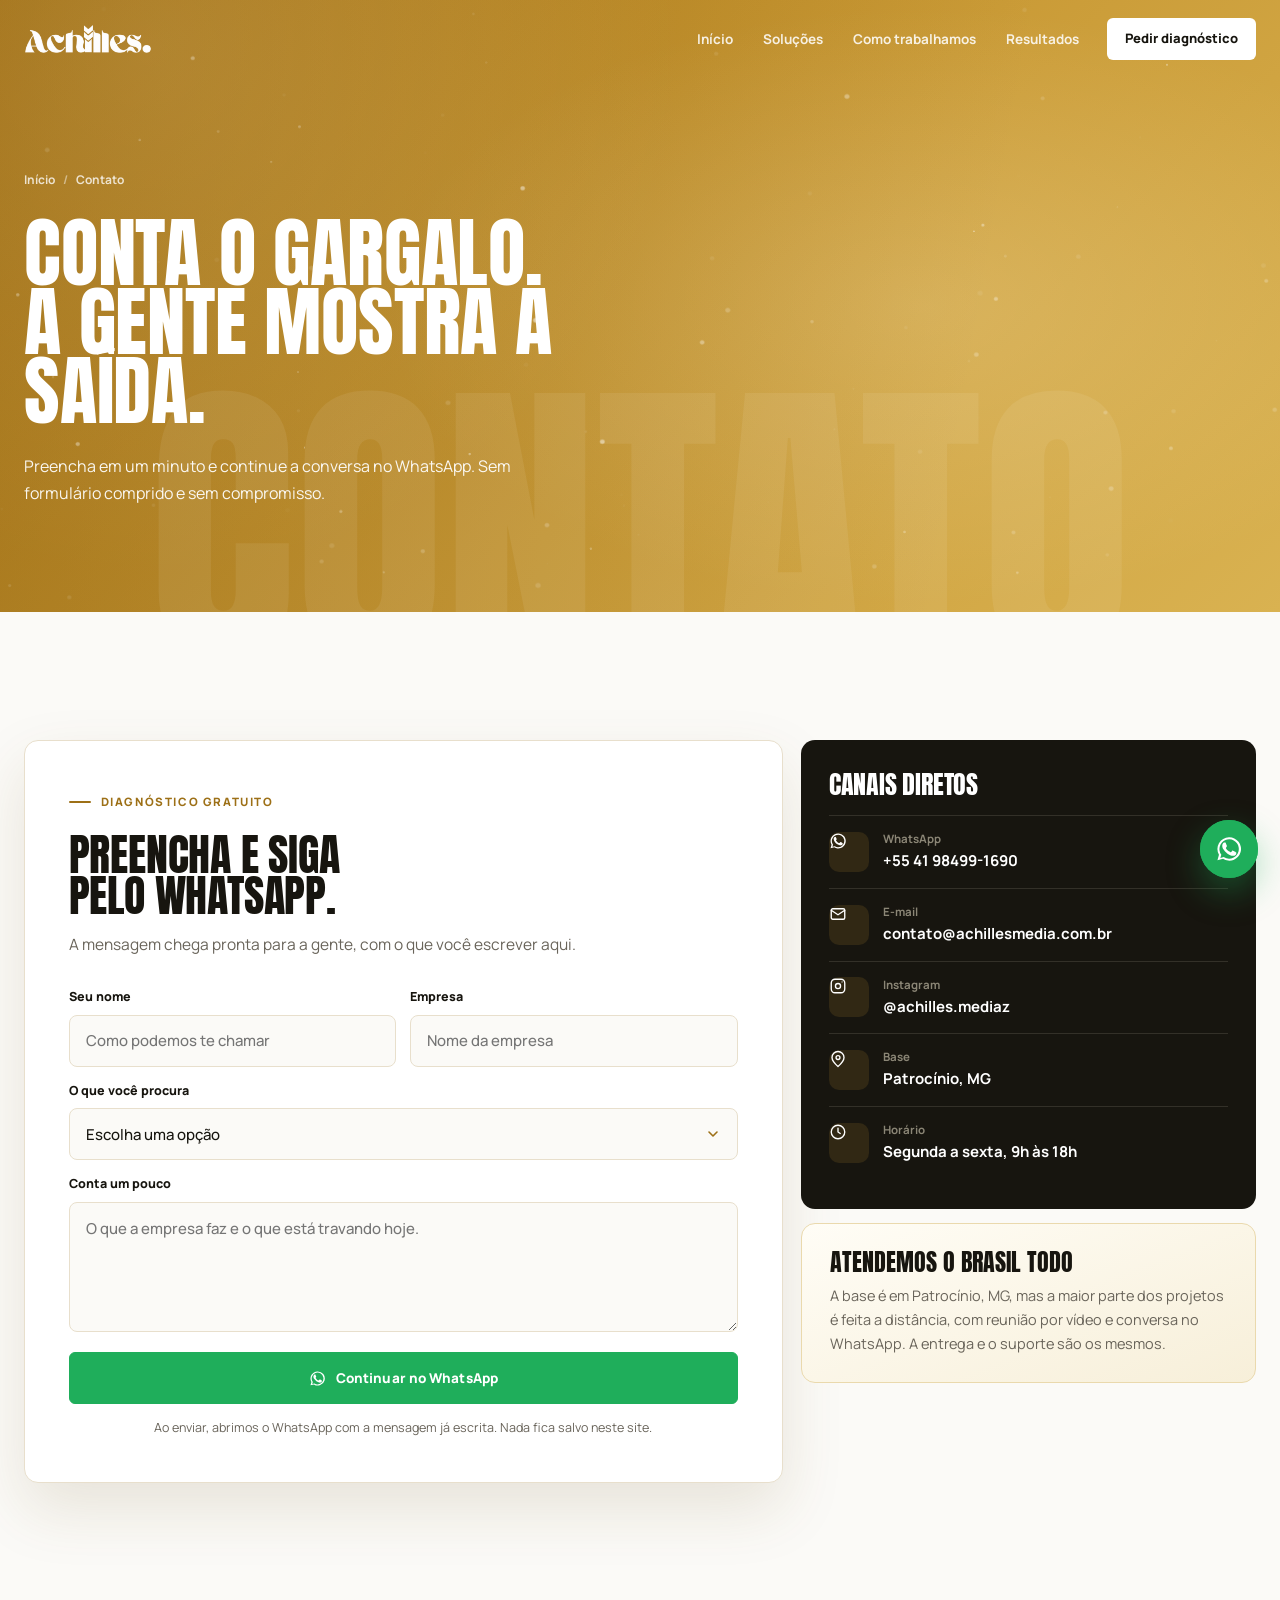
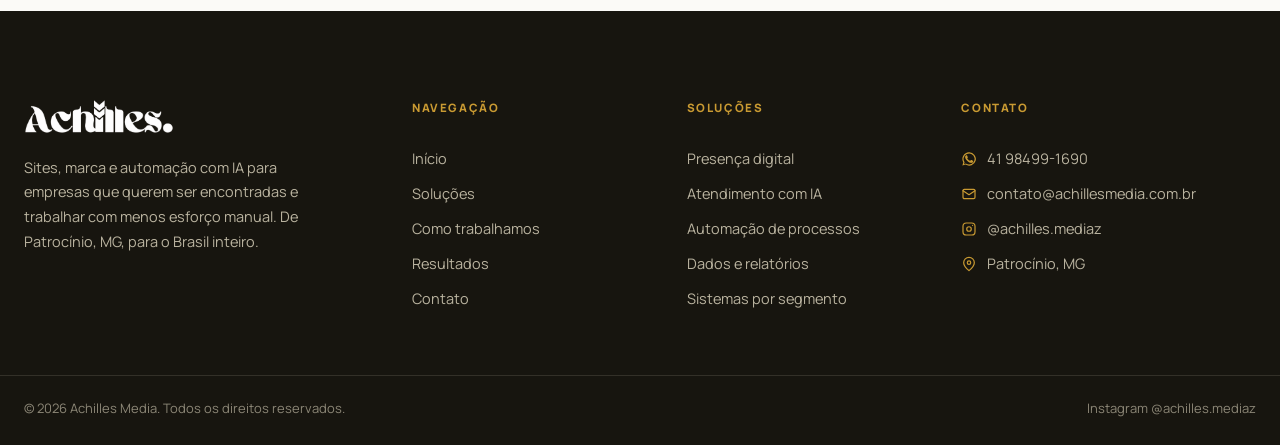
==== commit fdbe1fbc: "Sistemas por segmento e título do hero todo em branco - Nova frente em Soluções com os sistemas pron" ====
--- a/contato.html
+++ b/contato.html
@@ -33,7 +33,7 @@
   <link rel="preconnect" href="https://fonts.googleapis.com" />
   <link rel="preconnect" href="https://fonts.gstatic.com" crossorigin />
   <link href="https://fonts.googleapis.com/css2?family=Anton&family=Manrope:wght@400;500;600;700;800&display=swap" rel="stylesheet" />
-  <link rel="stylesheet" href="styles.css?v=3" />
+  <link rel="stylesheet" href="styles.css?v=4" />
 </head>
 <body>
 
@@ -106,6 +106,7 @@
               <option>Atendimento com IA</option>
               <option>Automação de processos</option>
               <option>Painéis e relatórios</option>
+              <option>Sistema para o meu segmento</option>
               <option>Ainda não sei, quero o diagnóstico</option>
             </select>
           </div>
@@ -156,6 +157,7 @@
           <a href="solucoes.html#ia">Atendimento com IA</a>
           <a href="solucoes.html#ia">Automação de processos</a>
           <a href="solucoes.html#ia">Dados e relatórios</a>
+          <a href="solucoes.html#sistemas">Sistemas por segmento</a>
         </div>
         <div class="footer-col footer-contact">
           <h4>CONTATO</h4>
@@ -178,6 +180,6 @@
     <svg viewBox="0 0 24 24" fill="currentColor"><path d="M17.5 14.4c-.3-.2-1.7-.9-2-1-.3-.1-.5-.1-.7.1-.2.3-.7 1-.9 1.1-.2.2-.3.2-.6.1-.3-.2-1.2-.5-2.3-1.4-.9-.8-1.4-1.7-1.6-2-.2-.3 0-.5.1-.6.1-.1.3-.3.4-.5.1-.2.2-.3.3-.5.1-.2 0-.4 0-.5 0-.1-.7-1.6-.9-2.2-.2-.6-.5-.5-.7-.5h-.6c-.2 0-.5.1-.8.4-.3.3-1 1-1 2.5s1.1 2.9 1.2 3.1c.2.2 2.1 3.3 5.2 4.6.7.3 1.3.5 1.7.6.7.2 1.4.2 1.9.1.6-.1 1.7-.7 1.9-1.4.2-.7.2-1.2.2-1.4-.1-.1-.3-.2-.6-.3zM12 2a10 10 0 0 0-8.6 15l-1.3 4.7 4.8-1.3A10 10 0 1 0 12 2zm0 18.3a8.3 8.3 0 0 1-4.2-1.2l-.3-.2-2.9.8.8-2.8-.2-.3A8.3 8.3 0 1 1 12 20.3z"/></svg>
   </a>
 
-  <script src="app.js?v=3" defer></script>
+  <script src="app.js?v=4" defer></script>
 </body>
 </html>
--- a/styles.css
+++ b/styles.css
@@ -316,7 +316,7 @@
   isolation: isolate;
 }
 .hero h1 { color: #fff; }
-.hero h1 .ink { color: var(--ink-2); }
+.hero h1 .ink { color: #fff; }
 .hero .lead { color: rgba(255, 255, 255, 0.93); }
 
 /* Sombra quente atrás do texto: o branco precisa de algo que o separe do
@@ -1405,6 +1405,95 @@
 .ask-form small { display: block; margin-top: 12px; color: rgba(255, 247, 221, 0.45); font-size: 12.5px; text-align: center; }
 
 /* ============================================================
+   SISTEMAS POR SEGMENTO
+   ============================================================ */
+.sys-grid { display: grid; grid-template-columns: repeat(2, 1fr); gap: 14px; }
+.sys {
+  display: flex;
+  flex-direction: column;
+  padding: 32px 30px 26px;
+  border: 1px solid var(--line);
+  border-radius: 14px;
+  background: var(--paper);
+  box-shadow: var(--shadow-card);
+  transition: transform 0.45s var(--ease), border-color 0.3s ease, box-shadow 0.45s ease;
+}
+.sys:hover { transform: translateY(-6px); border-color: #d6bd7b; box-shadow: 0 26px 60px rgba(103, 78, 26, 0.12); }
+.sys-top { display: flex; align-items: center; justify-content: space-between; margin-bottom: 26px; }
+.sys-ico {
+  display: grid;
+  place-items: center;
+  width: 58px;
+  height: 58px;
+  flex-shrink: 0;
+  border-radius: 16px;
+  background: var(--gold-hero);
+  color: #fff;
+}
+.sys-ico svg { width: 28px; height: 28px; }
+.sys-tag { color: var(--gold-deep); font-size: 11px; font-weight: 800; letter-spacing: 1.4px; text-transform: uppercase; }
+.sys h3 { font-size: clamp(30px, 2.8vw, 42px); }
+.sys-pitch { margin-top: 12px; color: var(--muted); font-size: 16px; line-height: 1.6; max-width: 44ch; }
+.sys .ticks { margin: 22px 0 6px; }
+.sys .ticks li { font-size: 14.5px; }
+.sys-foot { display: flex; flex-wrap: wrap; align-items: center; gap: 22px; margin-top: auto; }
+.sys-demo { display: inline-flex; align-items: center; gap: 8px; padding-top: 22px; color: var(--gold-deep); font-size: 13px; font-weight: 800; }
+.sys-demo svg { width: 15px; height: 15px; }
+.sys-demo:hover { color: var(--ink); }
+.sys-other {
+  justify-content: center;
+  border-color: #b98119;
+  color: #fff;
+  background: radial-gradient(circle at 90% 0%, rgba(255, 240, 199, 0.3), transparent 50%), var(--gold-hero);
+  box-shadow: 0 26px 62px rgba(176, 128, 26, 0.32);
+}
+.sys-other .sys-tag { color: var(--cream); margin-bottom: 18px; }
+.sys-other h3 { color: #fff; max-width: 12ch; }
+.sys-other .sys-pitch { color: rgba(255, 255, 255, 0.92); }
+.sys-other .btn { align-self: flex-start; margin-top: 26px; }
+
+/* Vitrine da home: blocos que se enchem de dourado, como o índice de serviços. */
+.seg-grid { display: grid; grid-template-columns: repeat(4, 1fr); gap: 12px; }
+.seg {
+  position: relative;
+  display: flex;
+  flex-direction: column;
+  gap: 10px;
+  min-height: 230px;
+  padding: 26px 24px;
+  border: 1px solid var(--line);
+  border-radius: var(--radius);
+  background: var(--paper);
+  overflow: hidden;
+  isolation: isolate;
+  transition: transform 0.45s var(--ease), border-color 0.3s ease;
+}
+.seg::before {
+  content: '';
+  position: absolute;
+  inset: 0;
+  z-index: -1;
+  background: var(--gold-hero);
+  transform: scaleY(0);
+  transform-origin: bottom;
+  transition: transform 0.55s var(--ease);
+}
+.seg .sys-ico { width: 50px; height: 50px; margin-bottom: auto; transition: background 0.35s ease, color 0.35s ease; }
+.seg .sys-ico svg { width: 24px; height: 24px; }
+.seg strong { margin-top: 26px; font: 400 26px/1 var(--display); text-transform: uppercase; color: var(--ink); transition: color 0.35s ease; }
+.seg span:not(.sys-ico) { color: var(--muted); font-size: 14px; line-height: 1.5; transition: color 0.35s ease; }
+.seg:hover { transform: translateY(-4px); border-color: #b98119; }
+.seg:hover::before { transform: scaleY(1); }
+.seg:hover strong { color: #fff; }
+.seg:hover span:not(.sys-ico) { color: rgba(255, 255, 255, 0.92); }
+.seg:hover .sys-ico { background: #fff; color: var(--gold-deep); }
+.seg-more { justify-content: flex-end; background: var(--ink); border-color: var(--ink); }
+.seg-more strong { color: #fff; }
+.seg-more span { color: rgba(255, 247, 221, 0.6) !important; }
+.seg-more > svg { position: absolute; top: 26px; right: 24px; width: 26px; height: 26px; color: var(--gold); transition: transform 0.35s var(--ease); }
+.seg-more:hover > svg { transform: translateX(4px); color: #fff; }
+
+/* ============================================================
    COMO TRABALHAMOS
    ============================================================ */
 .steps {
@@ -1624,6 +1713,7 @@
    RESPONSIVO
    ============================================================ */
 @media (max-width: 1080px) {
+  .seg-grid { grid-template-columns: repeat(2, 1fr); }
   .nav-links, .nav-cta { display: none; }
   .nav-toggle { display: grid; }
   .svc-grid { grid-template-columns: repeat(2, 1fr); }
@@ -1677,6 +1767,10 @@
 }
 
 @media (max-width: 640px) {
+  .sys-grid { grid-template-columns: 1fr; }
+  .sys { padding: 26px 22px 22px; }
+  .seg { min-height: 0; padding: 22px 20px; }
+  .seg strong { margin-top: 18px; font-size: 22px; }
   .svc-grid, .trio, .steps { grid-template-columns: 1fr; }
   .step, .step:nth-child(2n+1) { min-height: 0; border-right: 0; }
   .step + .step { border-top: 1px solid #e7ddc8; }
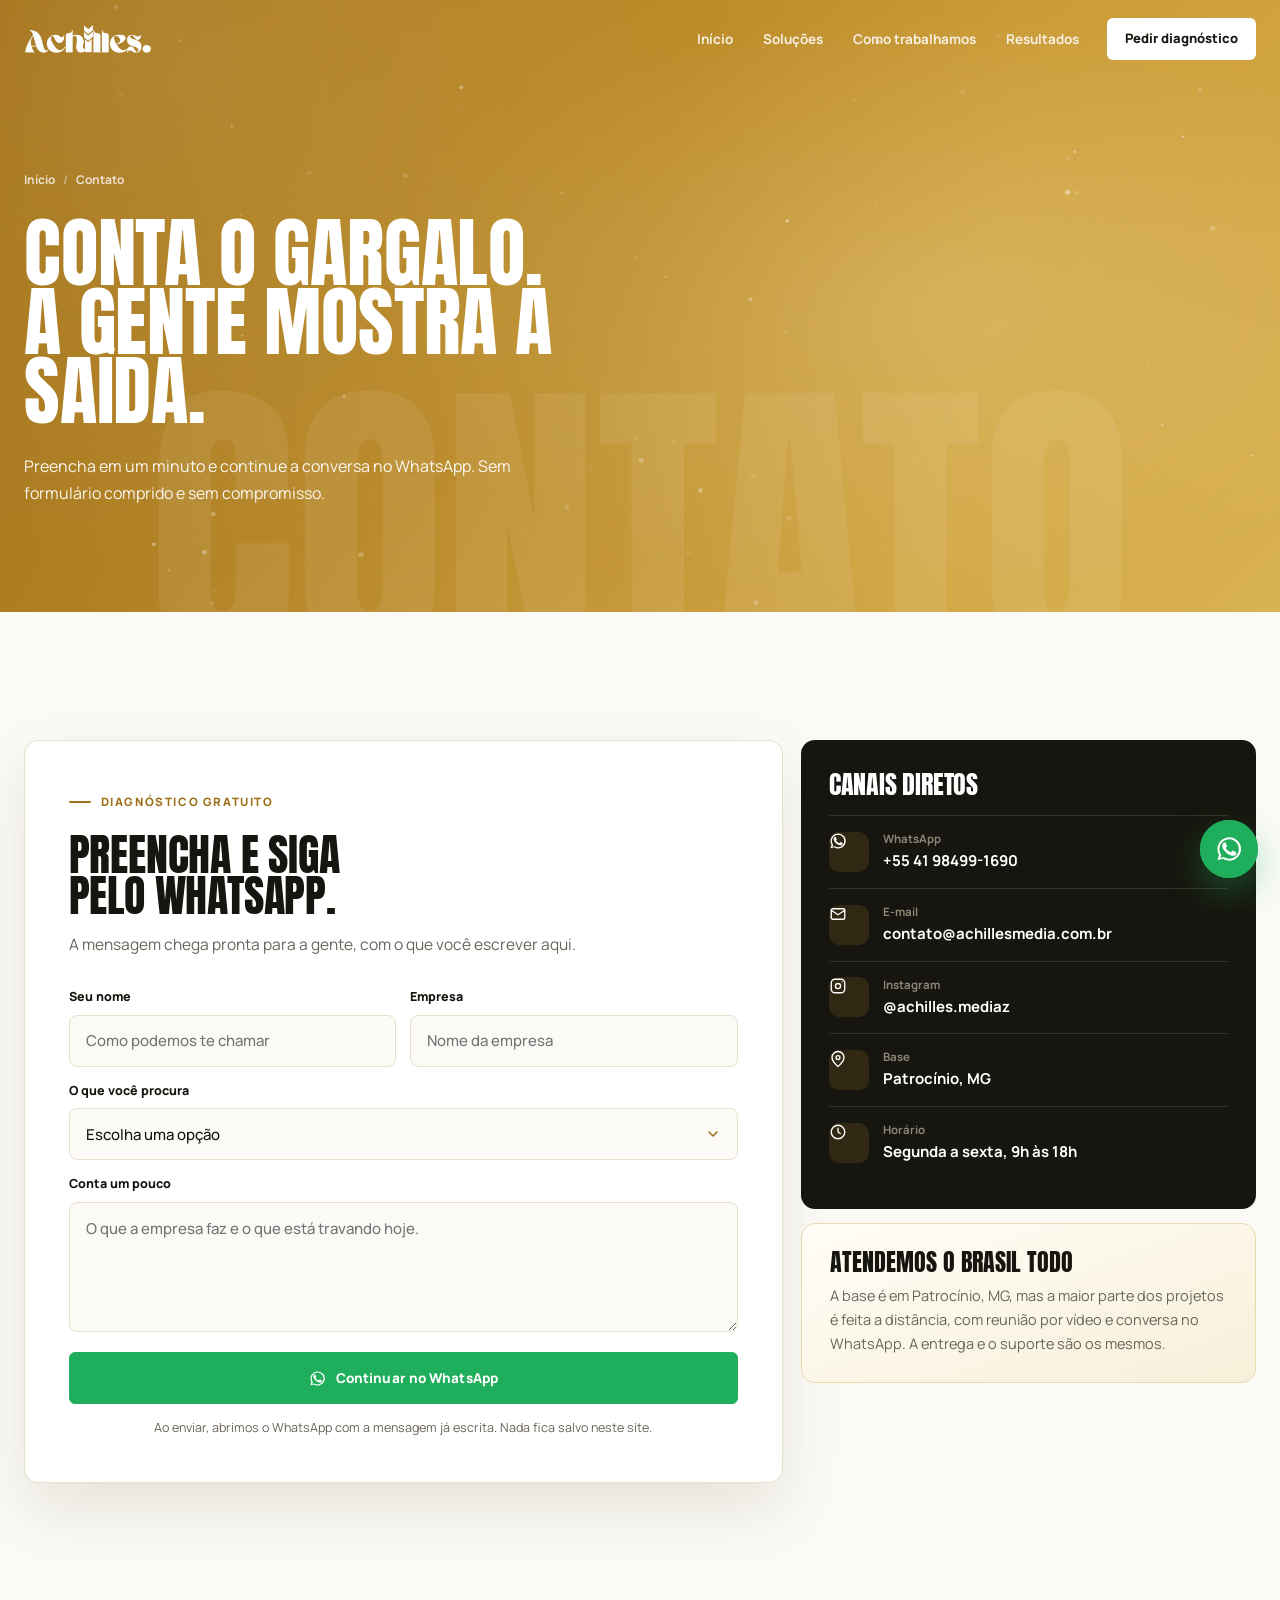
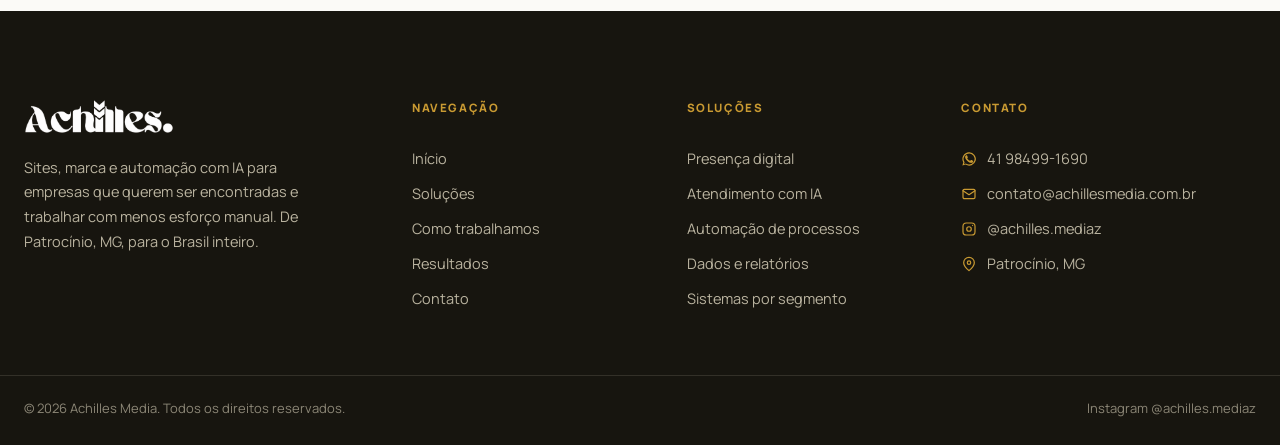
==== commit 16d9b539: "Hero: palavras à deriva no lugar dos selos e do sobretítulo (v=5) Co-Authored-By: Claude Opus 5.5 <n" ====
--- a/contato.html
+++ b/contato.html
@@ -33,7 +33,7 @@
   <link rel="preconnect" href="https://fonts.googleapis.com" />
   <link rel="preconnect" href="https://fonts.gstatic.com" crossorigin />
   <link href="https://fonts.googleapis.com/css2?family=Anton&family=Manrope:wght@400;500;600;700;800&display=swap" rel="stylesheet" />
-  <link rel="stylesheet" href="styles.css?v=4" />
+  <link rel="stylesheet" href="styles.css?v=5" />
 </head>
 <body>
 
@@ -180,6 +180,6 @@
     <svg viewBox="0 0 24 24" fill="currentColor"><path d="M17.5 14.4c-.3-.2-1.7-.9-2-1-.3-.1-.5-.1-.7.1-.2.3-.7 1-.9 1.1-.2.2-.3.2-.6.1-.3-.2-1.2-.5-2.3-1.4-.9-.8-1.4-1.7-1.6-2-.2-.3 0-.5.1-.6.1-.1.3-.3.4-.5.1-.2.2-.3.3-.5.1-.2 0-.4 0-.5 0-.1-.7-1.6-.9-2.2-.2-.6-.5-.5-.7-.5h-.6c-.2 0-.5.1-.8.4-.3.3-1 1-1 2.5s1.1 2.9 1.2 3.1c.2.2 2.1 3.3 5.2 4.6.7.3 1.3.5 1.7.6.7.2 1.4.2 1.9.1.6-.1 1.7-.7 1.9-1.4.2-.7.2-1.2.2-1.4-.1-.1-.3-.2-.6-.3zM12 2a10 10 0 0 0-8.6 15l-1.3 4.7 4.8-1.3A10 10 0 1 0 12 2zm0 18.3a8.3 8.3 0 0 1-4.2-1.2l-.3-.2-2.9.8.8-2.8-.2-.3A8.3 8.3 0 1 1 12 20.3z"/></svg>
   </a>
 
-  <script src="app.js?v=4" defer></script>
+  <script src="app.js?v=5" defer></script>
 </body>
 </html>
--- a/styles.css
+++ b/styles.css
@@ -356,6 +356,32 @@
   white-space: nowrap;
   pointer-events: none;
   user-select: none;
+}
+/* Palavras à deriva: andam devagar em linha reta e batem nas bordas da
+   hero, como o protetor de tela antigo. Ficam atrás do texto. */
+.hero-drift {
+  position: absolute;
+  inset: 0;
+  z-index: 1;
+  pointer-events: none;
+  opacity: 0;
+  transition: opacity 1.4s ease 1.1s;
+}
+.hero-drift.on { opacity: 1; }
+.hero-drift span {
+  position: absolute;
+  top: 0;
+  left: 0;
+  color: rgba(255, 255, 255, 0.62);
+  font: italic 500 clamp(16px, 1.5vw, 23px)/1 var(--body);
+  letter-spacing: 0.02em;
+  white-space: nowrap;
+  will-change: transform;
+  transition: color 0.9s ease;
+}
+.hero-drift span.hit {
+  color: #fff;
+  transition-duration: 0.06s;
 }
 .hero-inner {
   position: relative;
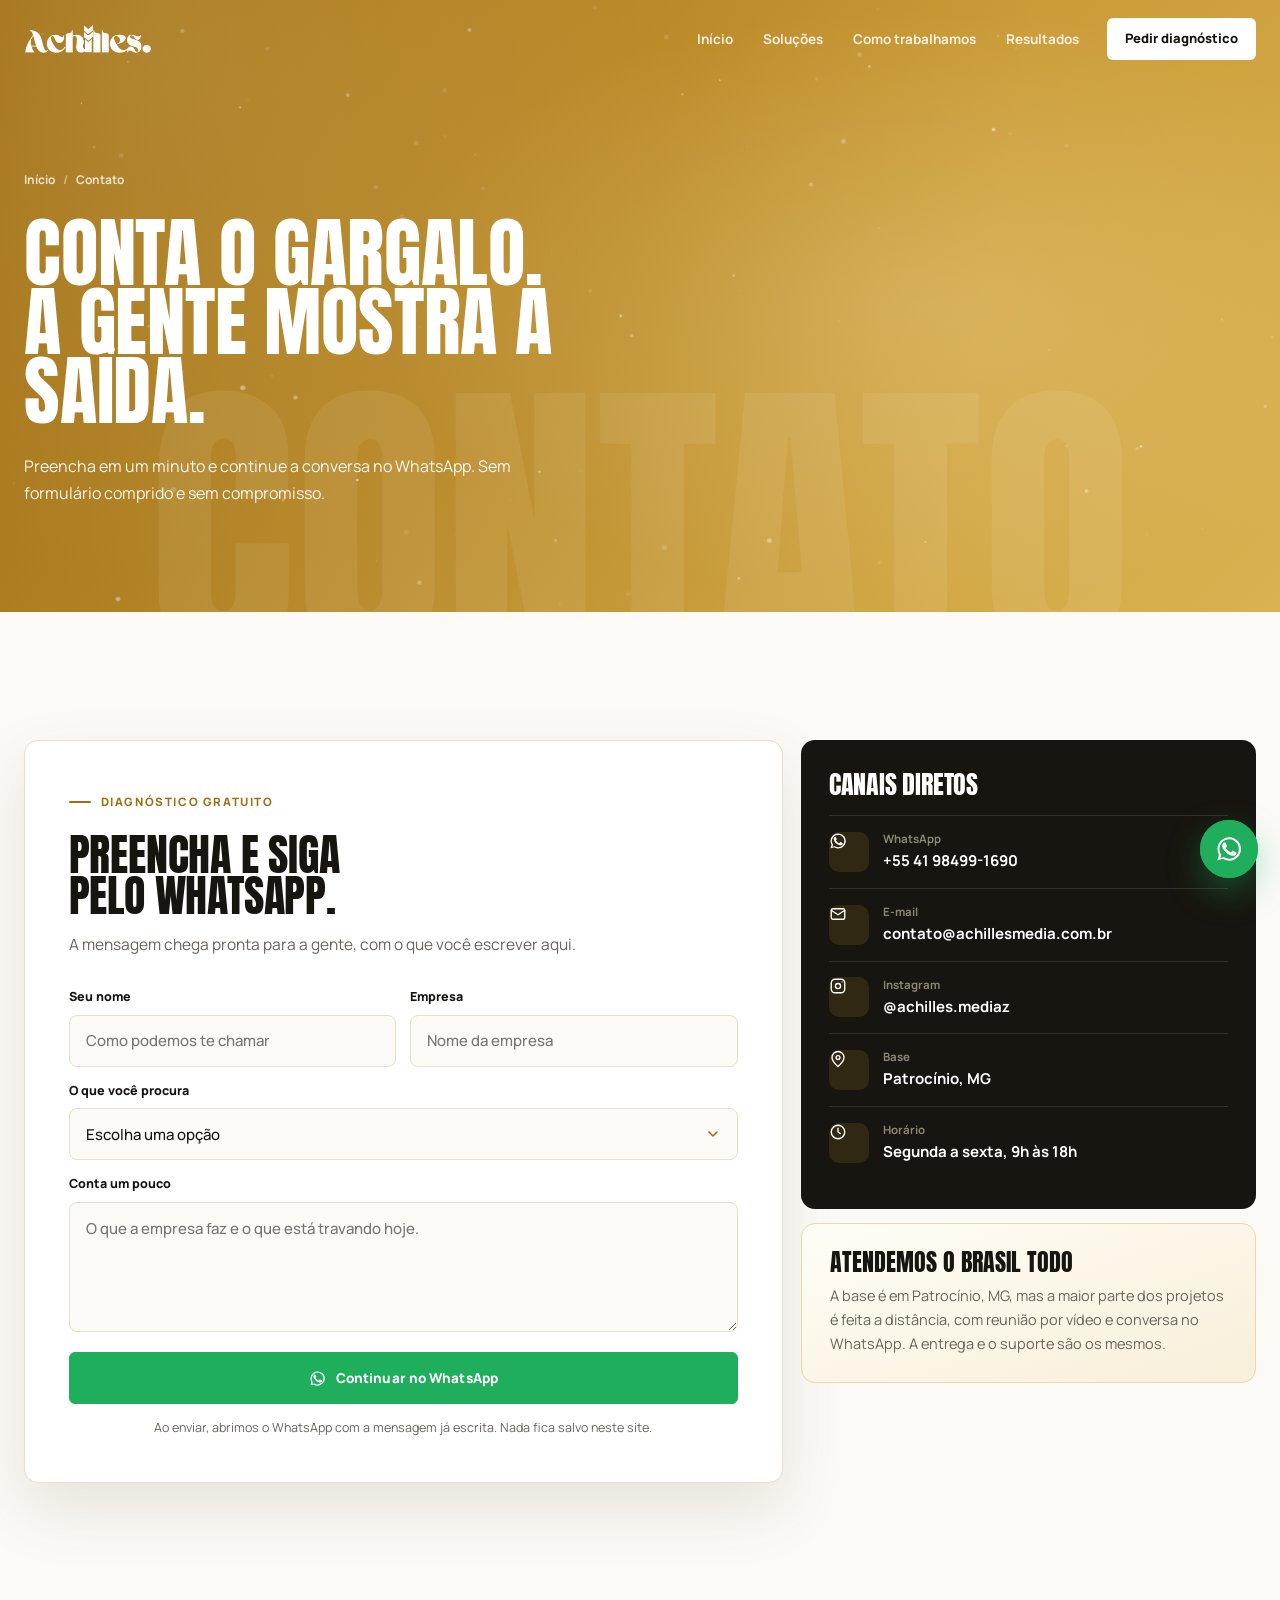
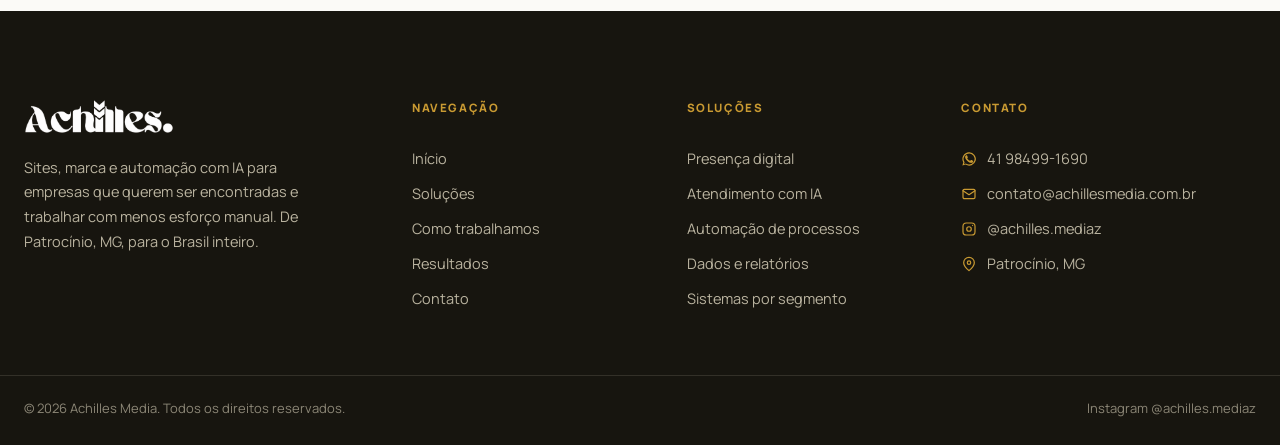
==== commit bbe4133f: "Hero: palavras à deriva menores, mais transparentes e em maior número (v=6) Co-Authored-By: Claude O" ====
--- a/contato.html
+++ b/contato.html
@@ -33,7 +33,7 @@
   <link rel="preconnect" href="https://fonts.googleapis.com" />
   <link rel="preconnect" href="https://fonts.gstatic.com" crossorigin />
   <link href="https://fonts.googleapis.com/css2?family=Anton&family=Manrope:wght@400;500;600;700;800&display=swap" rel="stylesheet" />
-  <link rel="stylesheet" href="styles.css?v=5" />
+  <link rel="stylesheet" href="styles.css?v=6" />
 </head>
 <body>
 
@@ -180,6 +180,6 @@
     <svg viewBox="0 0 24 24" fill="currentColor"><path d="M17.5 14.4c-.3-.2-1.7-.9-2-1-.3-.1-.5-.1-.7.1-.2.3-.7 1-.9 1.1-.2.2-.3.2-.6.1-.3-.2-1.2-.5-2.3-1.4-.9-.8-1.4-1.7-1.6-2-.2-.3 0-.5.1-.6.1-.1.3-.3.4-.5.1-.2.2-.3.3-.5.1-.2 0-.4 0-.5 0-.1-.7-1.6-.9-2.2-.2-.6-.5-.5-.7-.5h-.6c-.2 0-.5.1-.8.4-.3.3-1 1-1 2.5s1.1 2.9 1.2 3.1c.2.2 2.1 3.3 5.2 4.6.7.3 1.3.5 1.7.6.7.2 1.4.2 1.9.1.6-.1 1.7-.7 1.9-1.4.2-.7.2-1.2.2-1.4-.1-.1-.3-.2-.6-.3zM12 2a10 10 0 0 0-8.6 15l-1.3 4.7 4.8-1.3A10 10 0 1 0 12 2zm0 18.3a8.3 8.3 0 0 1-4.2-1.2l-.3-.2-2.9.8.8-2.8-.2-.3A8.3 8.3 0 1 1 12 20.3z"/></svg>
   </a>
 
-  <script src="app.js?v=5" defer></script>
+  <script src="app.js?v=6" defer></script>
 </body>
 </html>
--- a/styles.css
+++ b/styles.css
@@ -365,23 +365,25 @@
   z-index: 1;
   pointer-events: none;
   opacity: 0;
-  transition: opacity 1.4s ease 1.1s;
+  transition: opacity 2.4s ease 1.1s;
 }
 .hero-drift.on { opacity: 1; }
 .hero-drift span {
   position: absolute;
   top: 0;
   left: 0;
-  color: rgba(255, 255, 255, 0.62);
-  font: italic 500 clamp(16px, 1.5vw, 23px)/1 var(--body);
-  letter-spacing: 0.02em;
+  color: #fff;
+  opacity: var(--o, 0.2);
+  font: 500 10px/1 var(--body);
+  letter-spacing: 0.32em;
+  text-transform: uppercase;
   white-space: nowrap;
   will-change: transform;
-  transition: color 0.9s ease;
+  transition: opacity 1.2s ease;
 }
 .hero-drift span.hit {
-  color: #fff;
-  transition-duration: 0.06s;
+  opacity: calc(var(--o, 0.2) + 0.22);
+  transition-duration: 0.08s;
 }
 .hero-inner {
   position: relative;
@@ -1790,6 +1792,7 @@
   .hero-actions { margin-top: 28px; }
   .hero-ledger { margin-top: 22px; }
   .hero-scroll { display: none; }
+  .hero-drift span:nth-child(n+9) { display: none; }
 }
 
 @media (max-width: 640px) {
